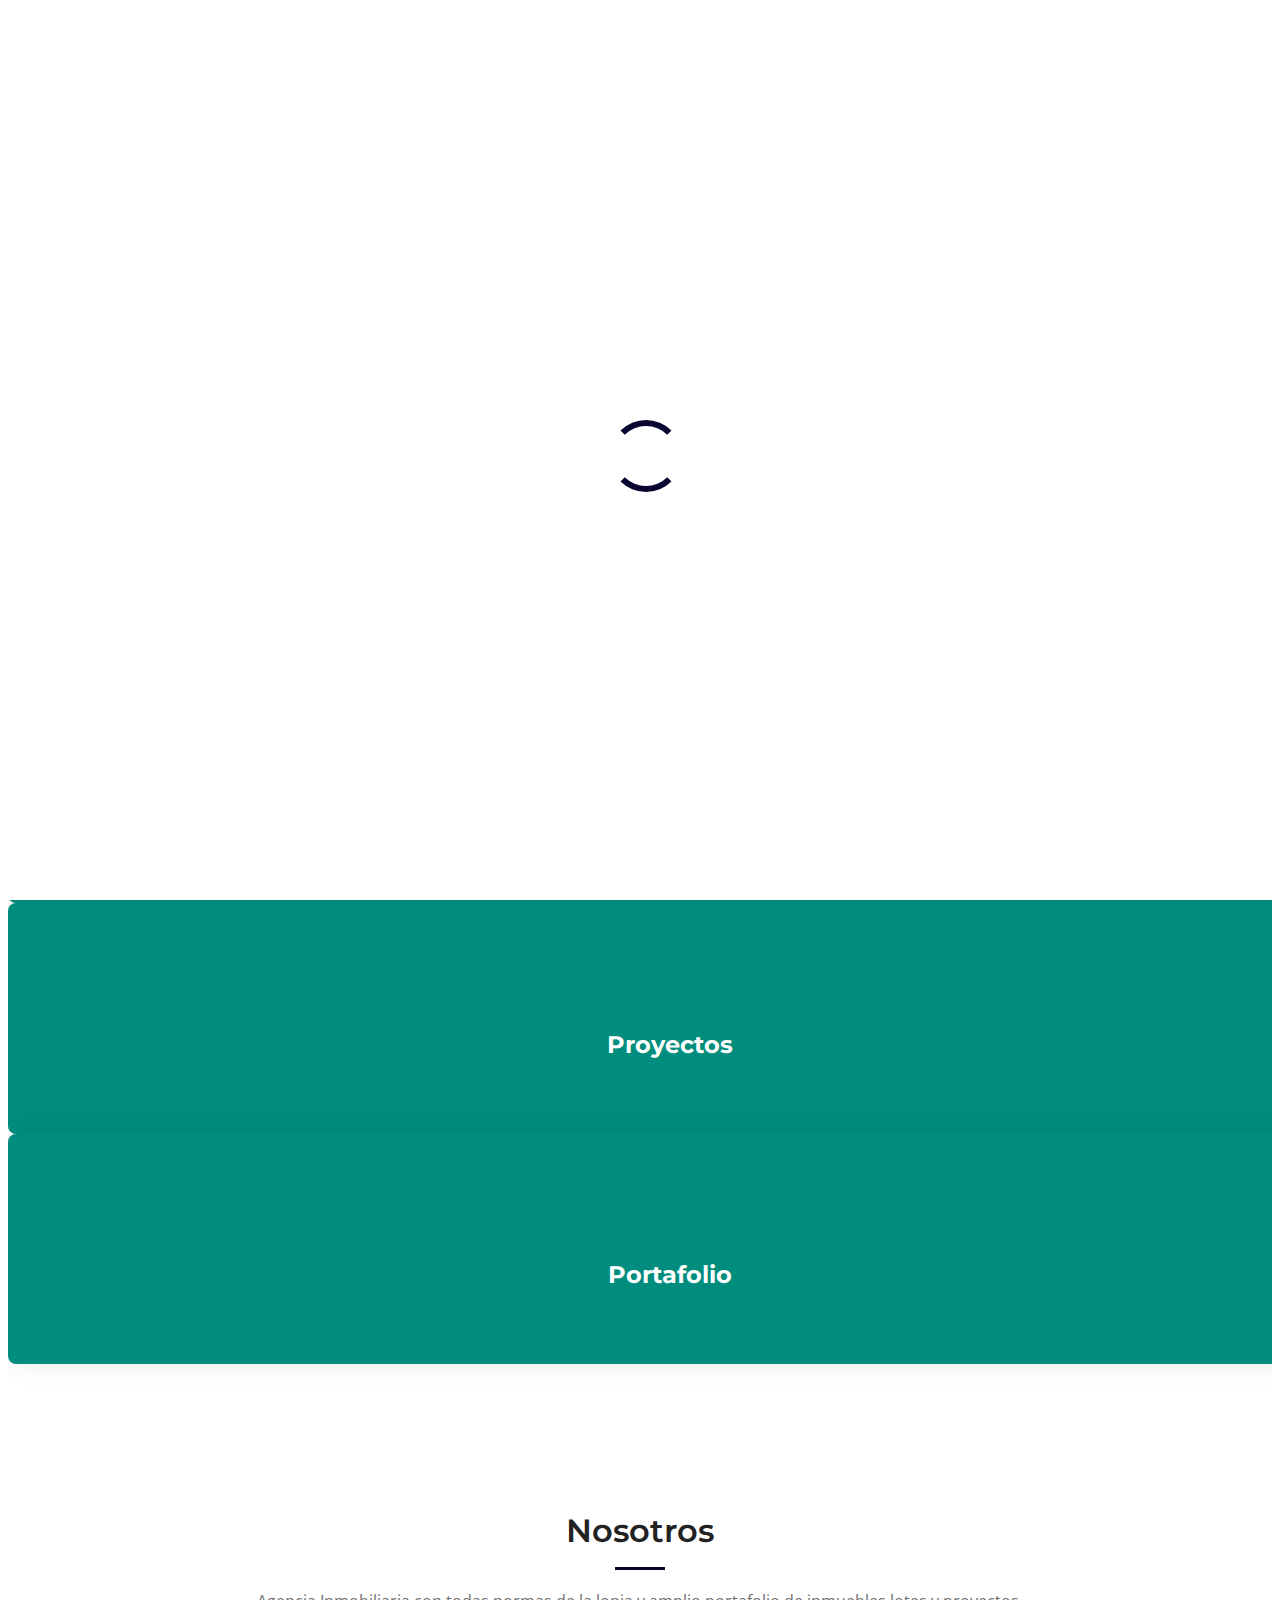
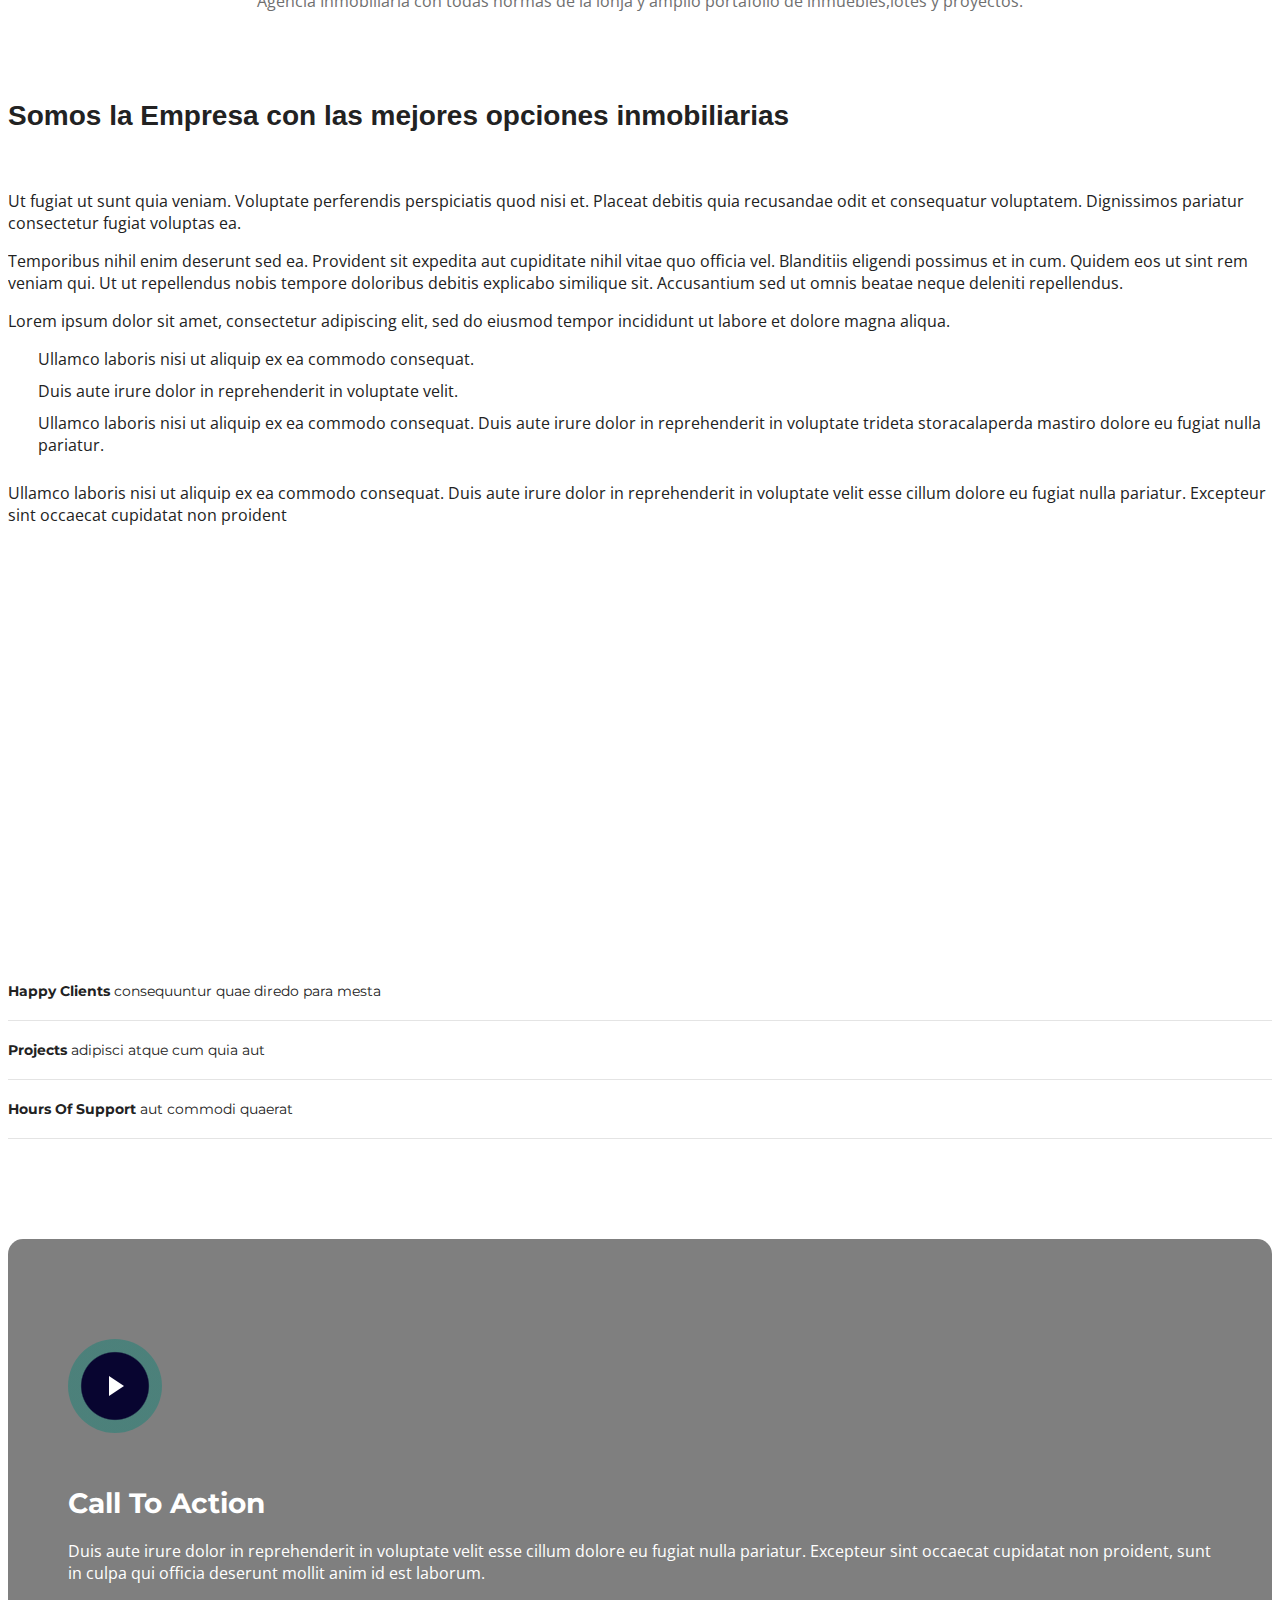
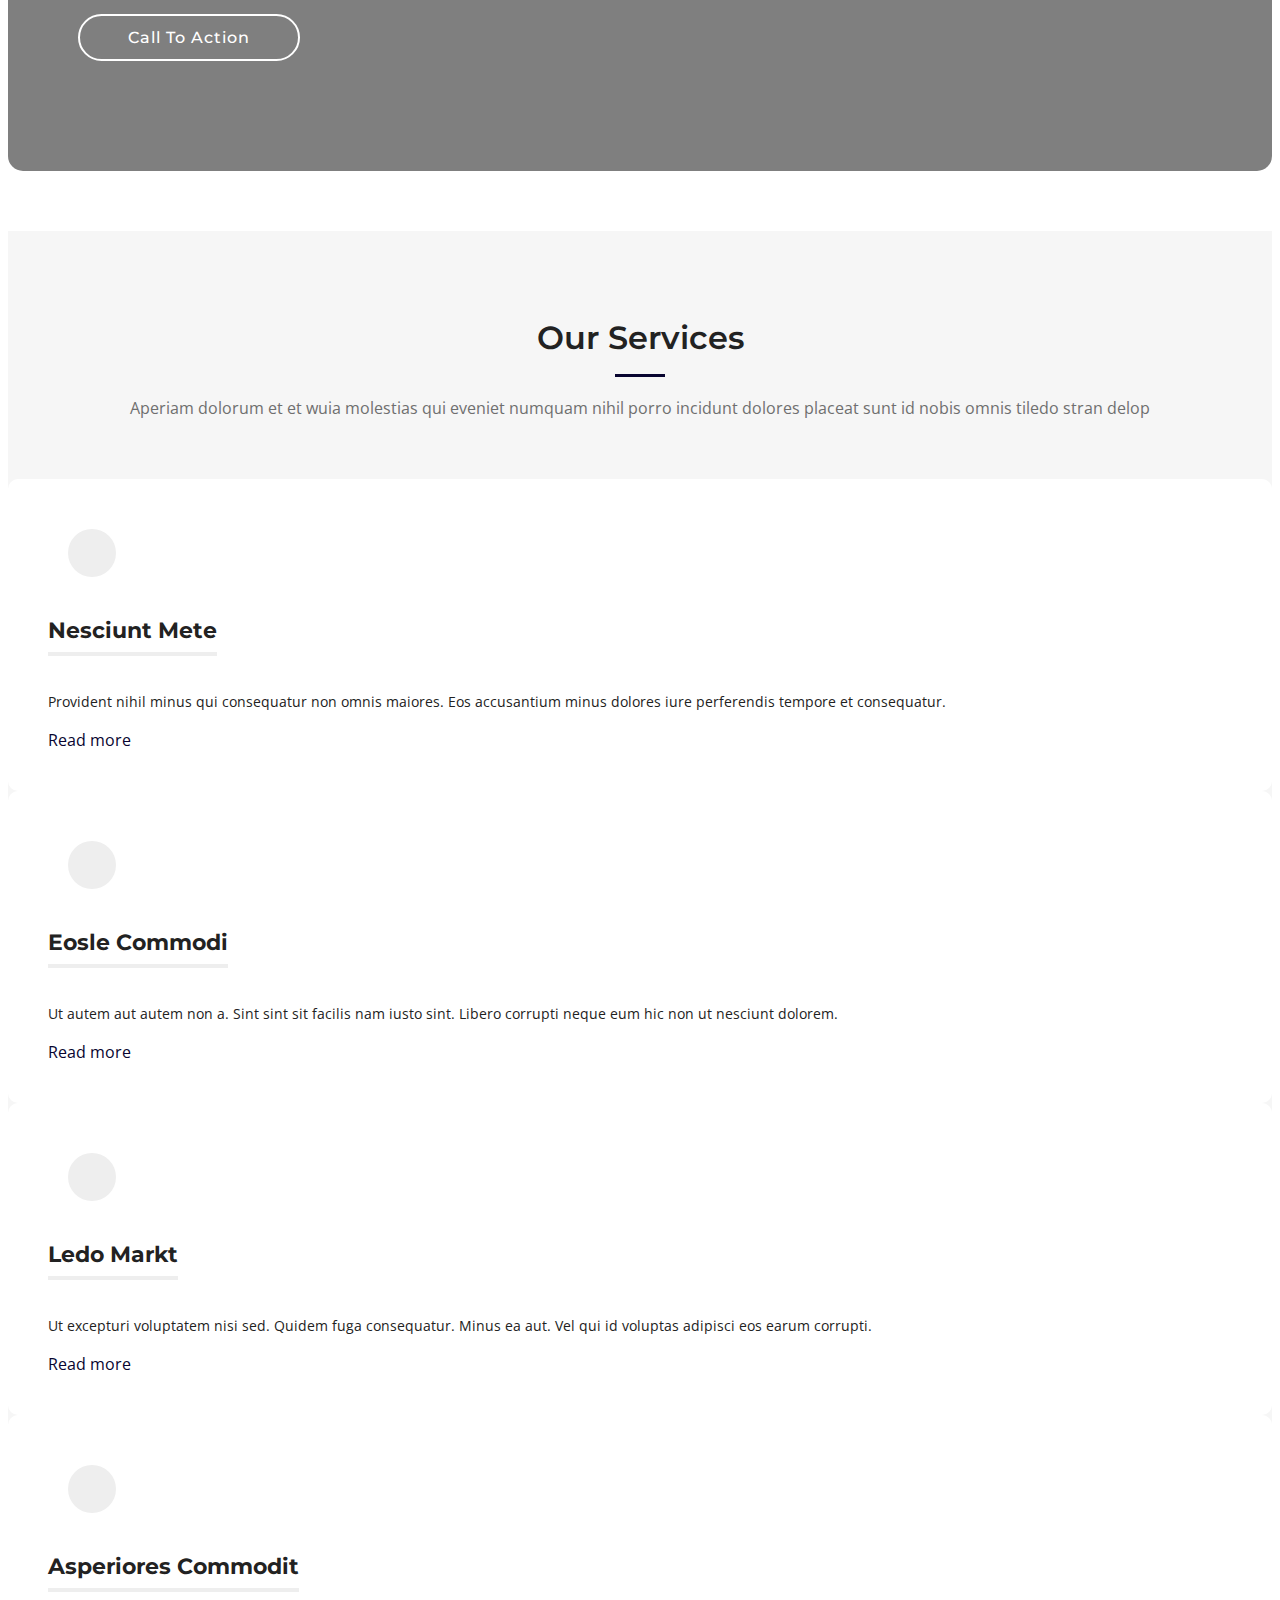
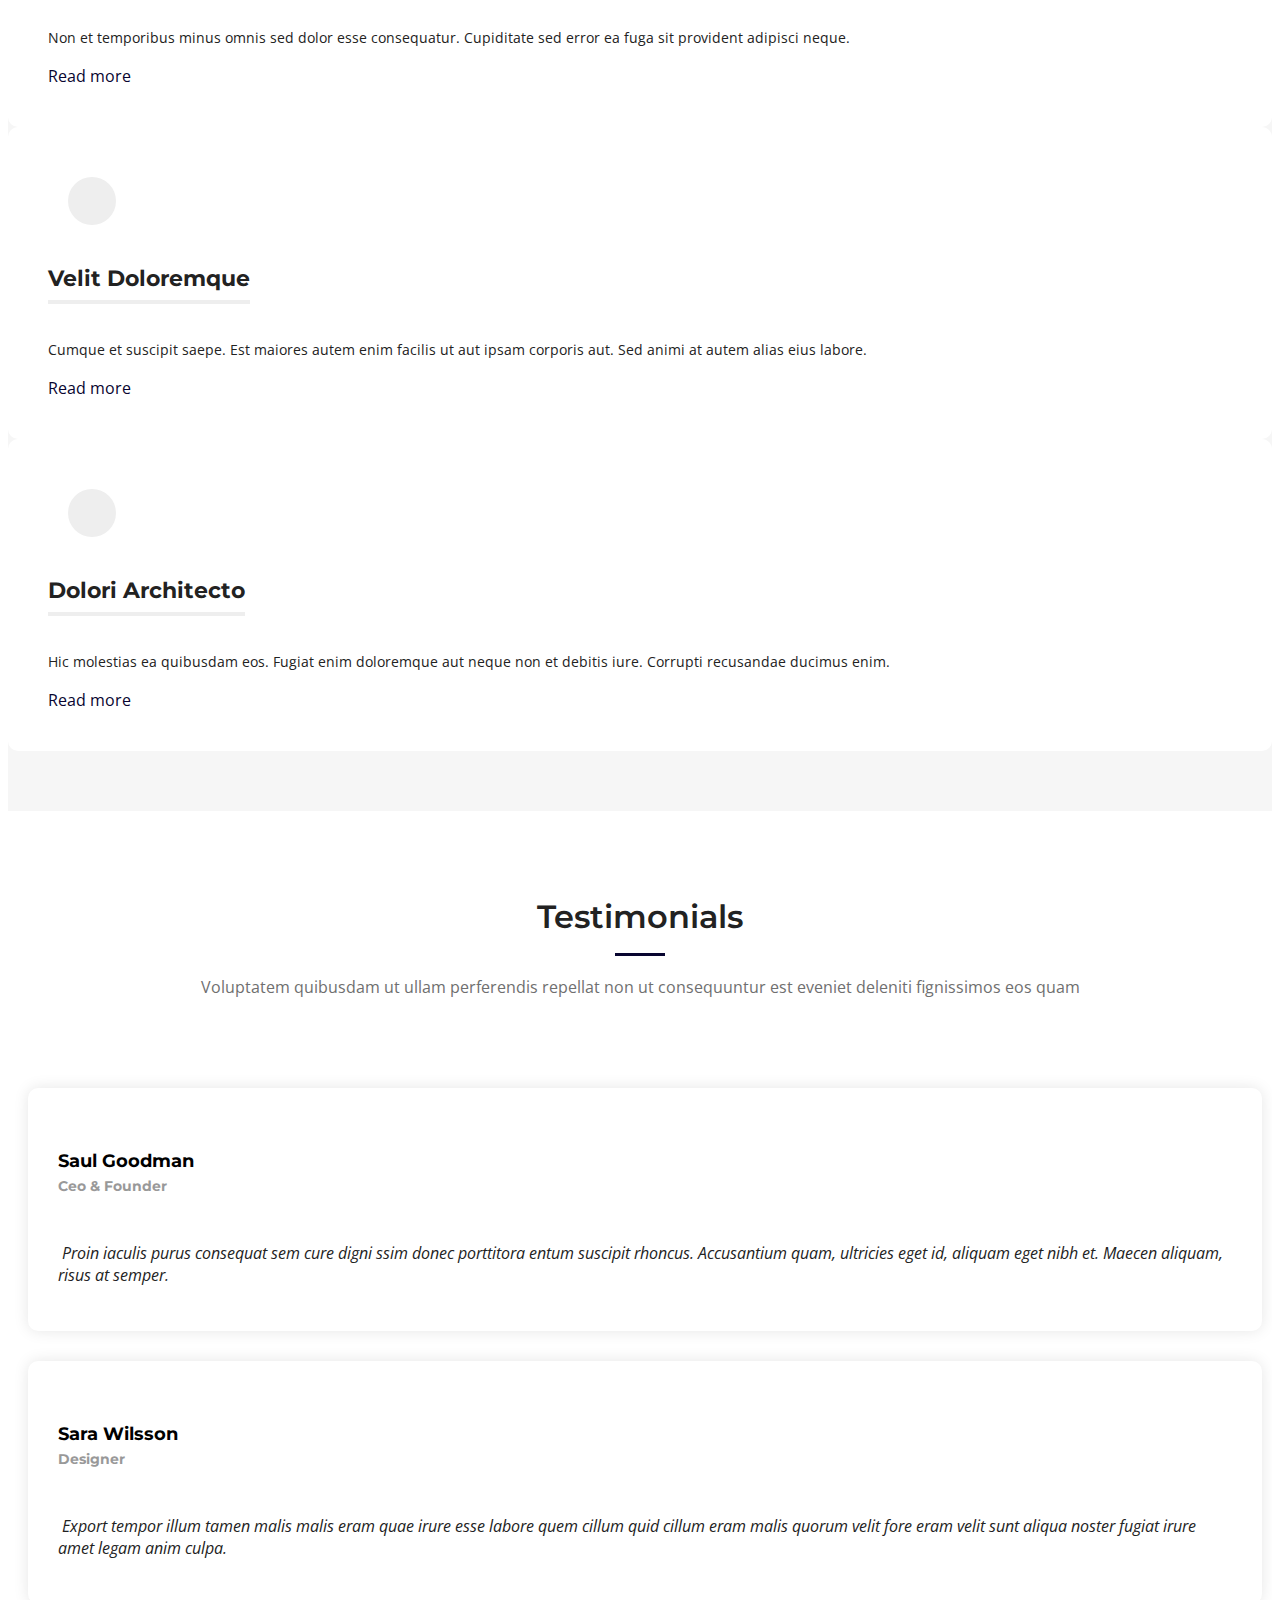
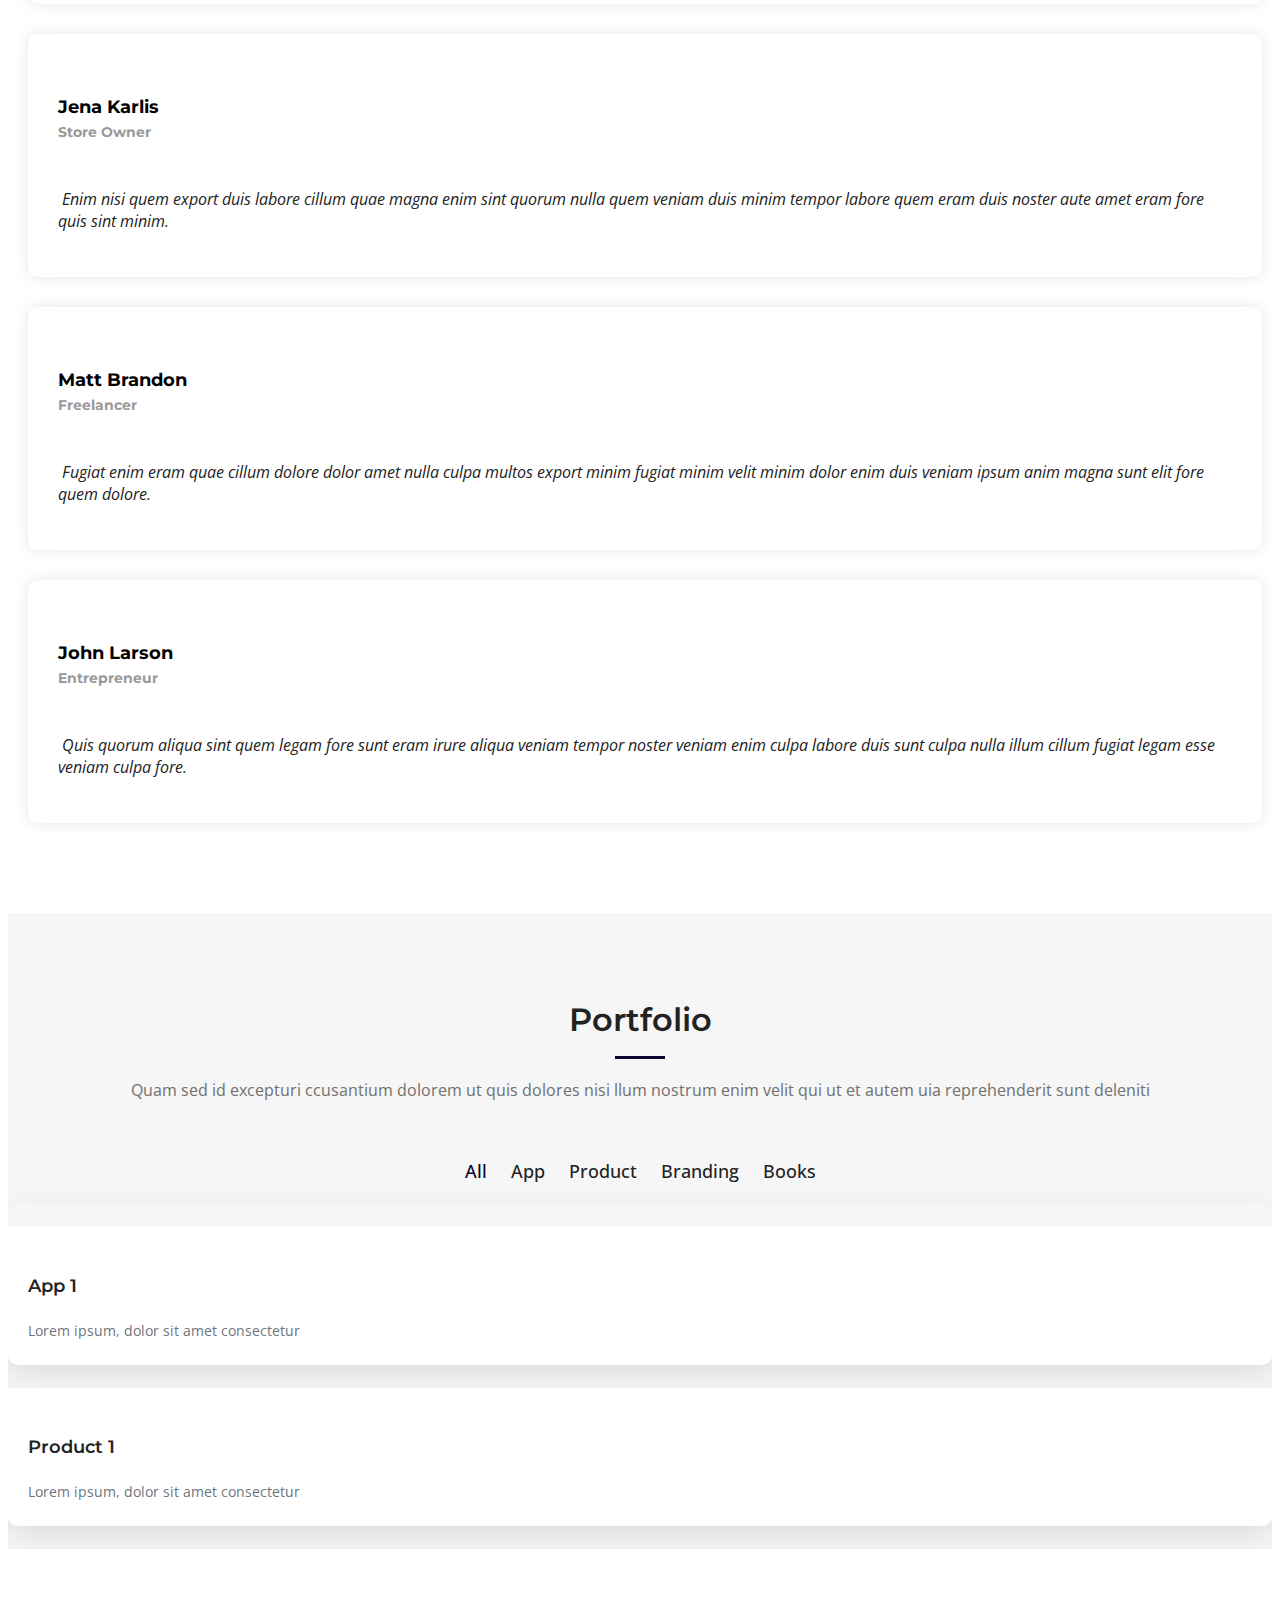
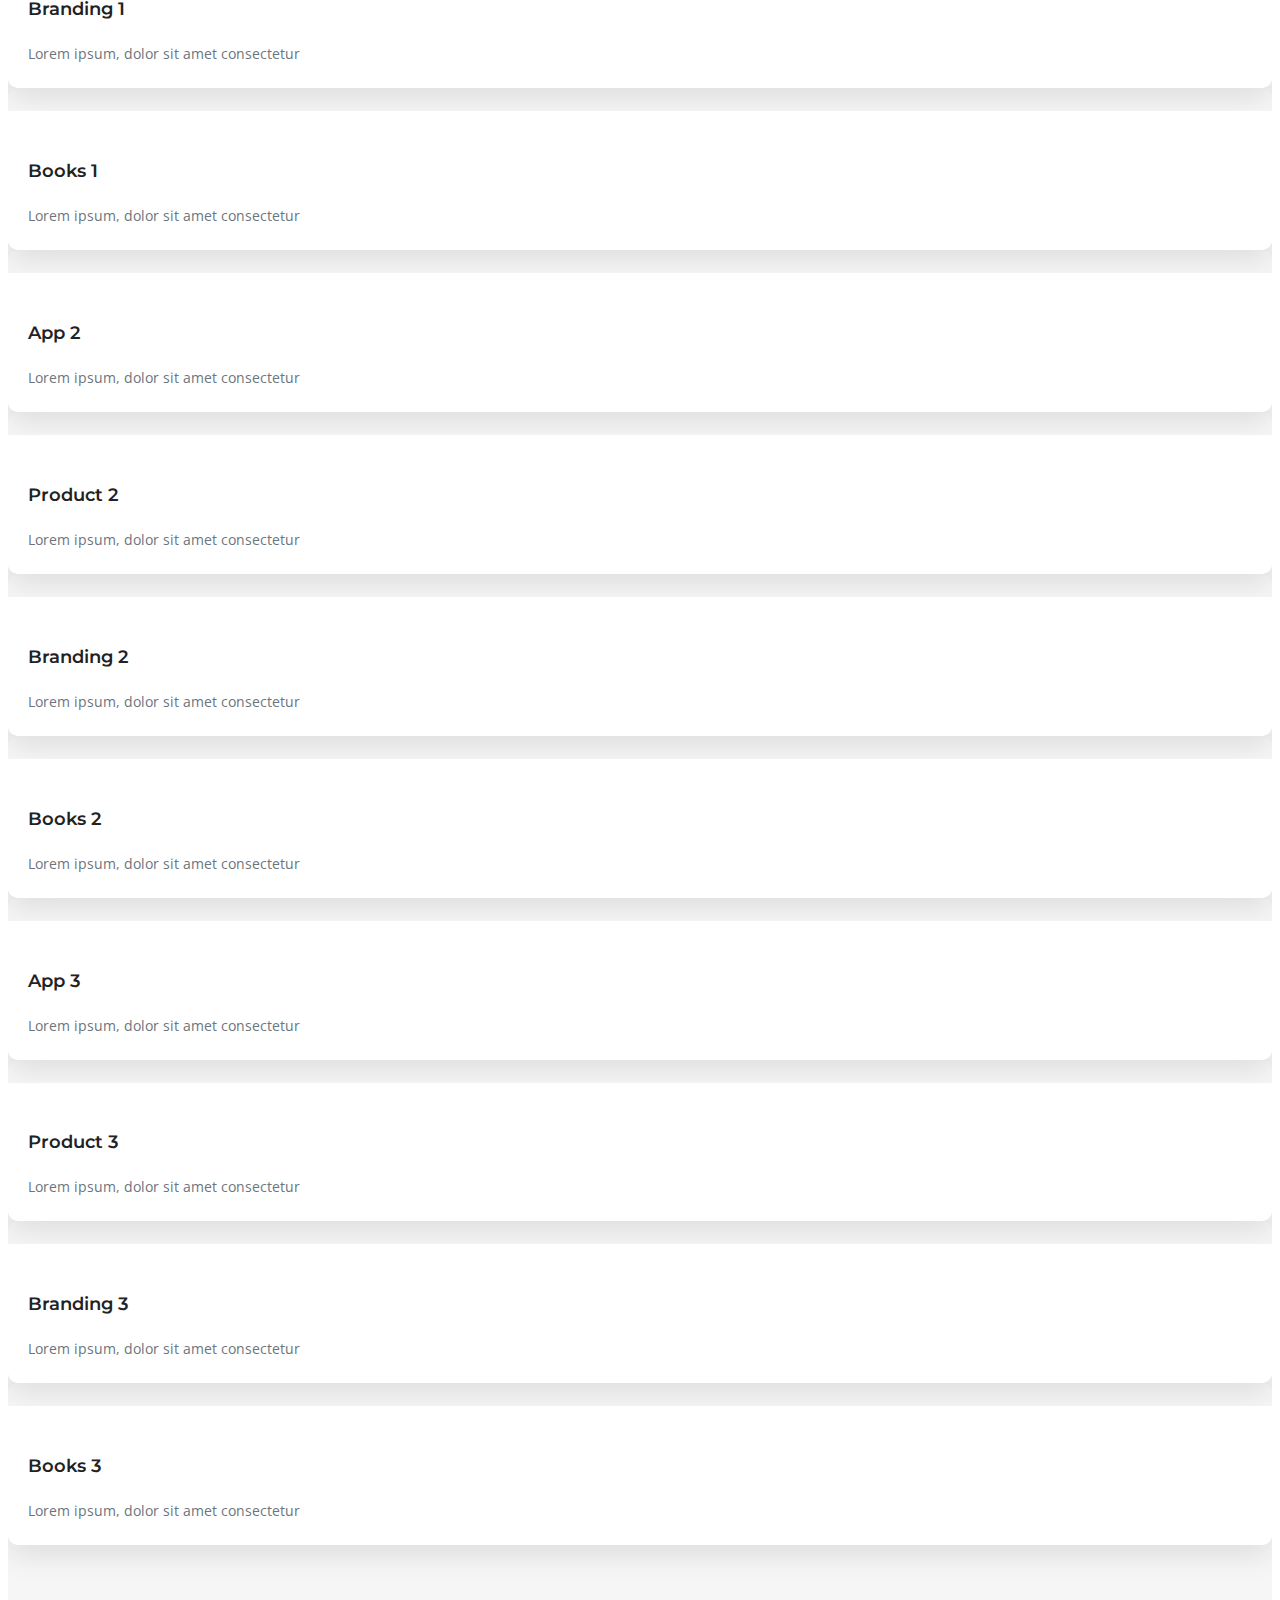
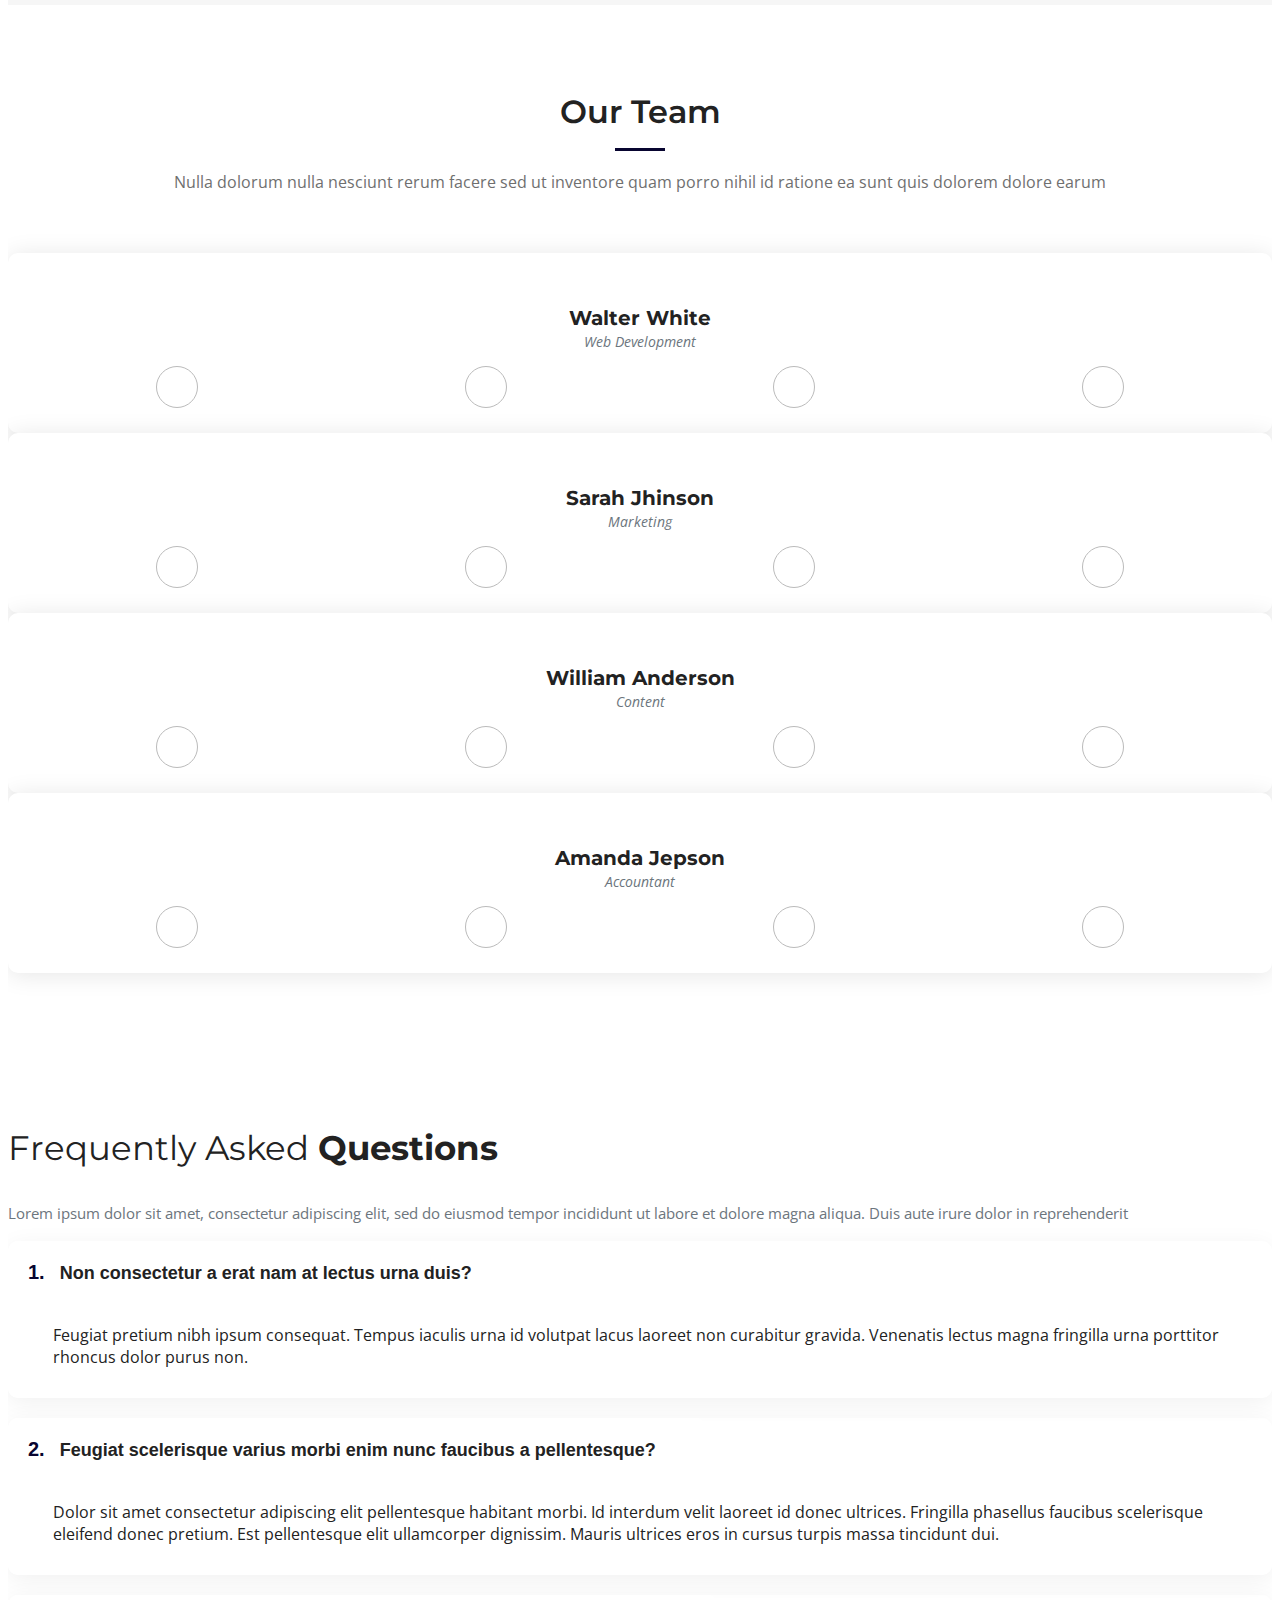
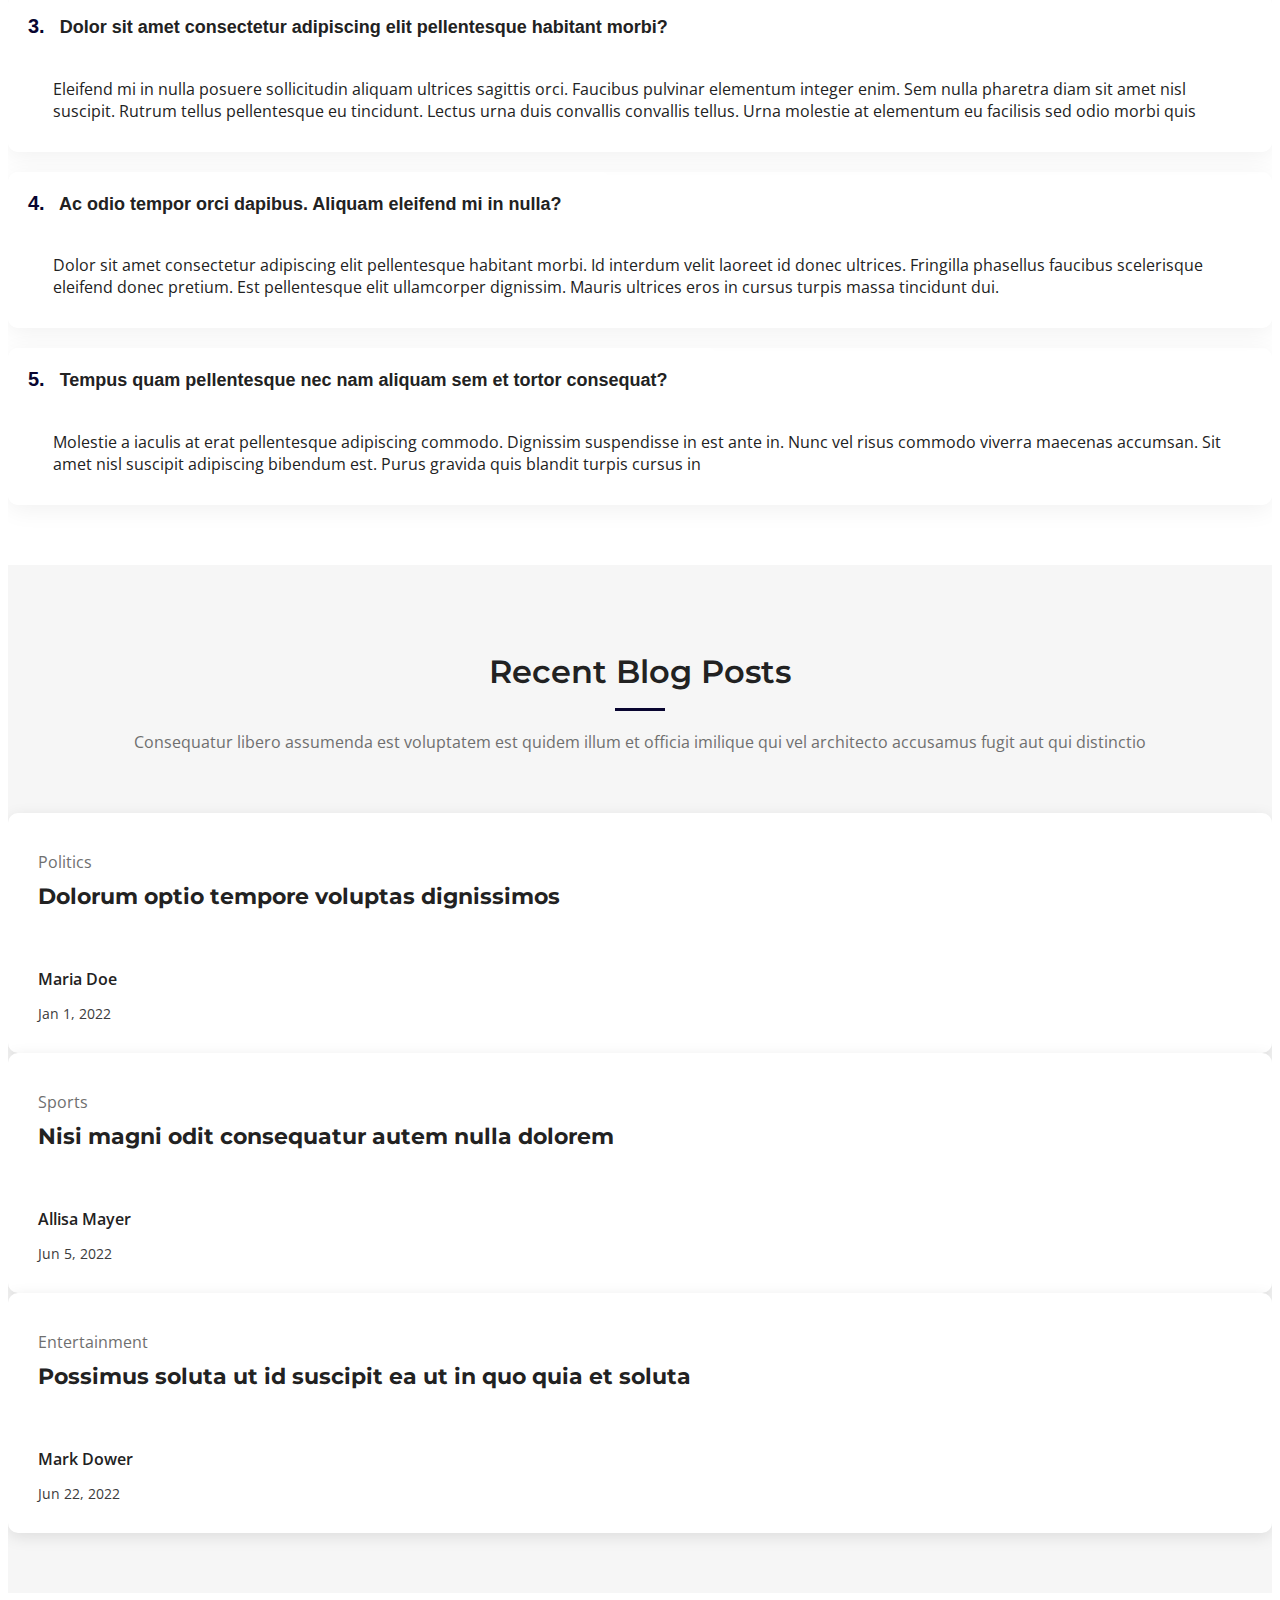
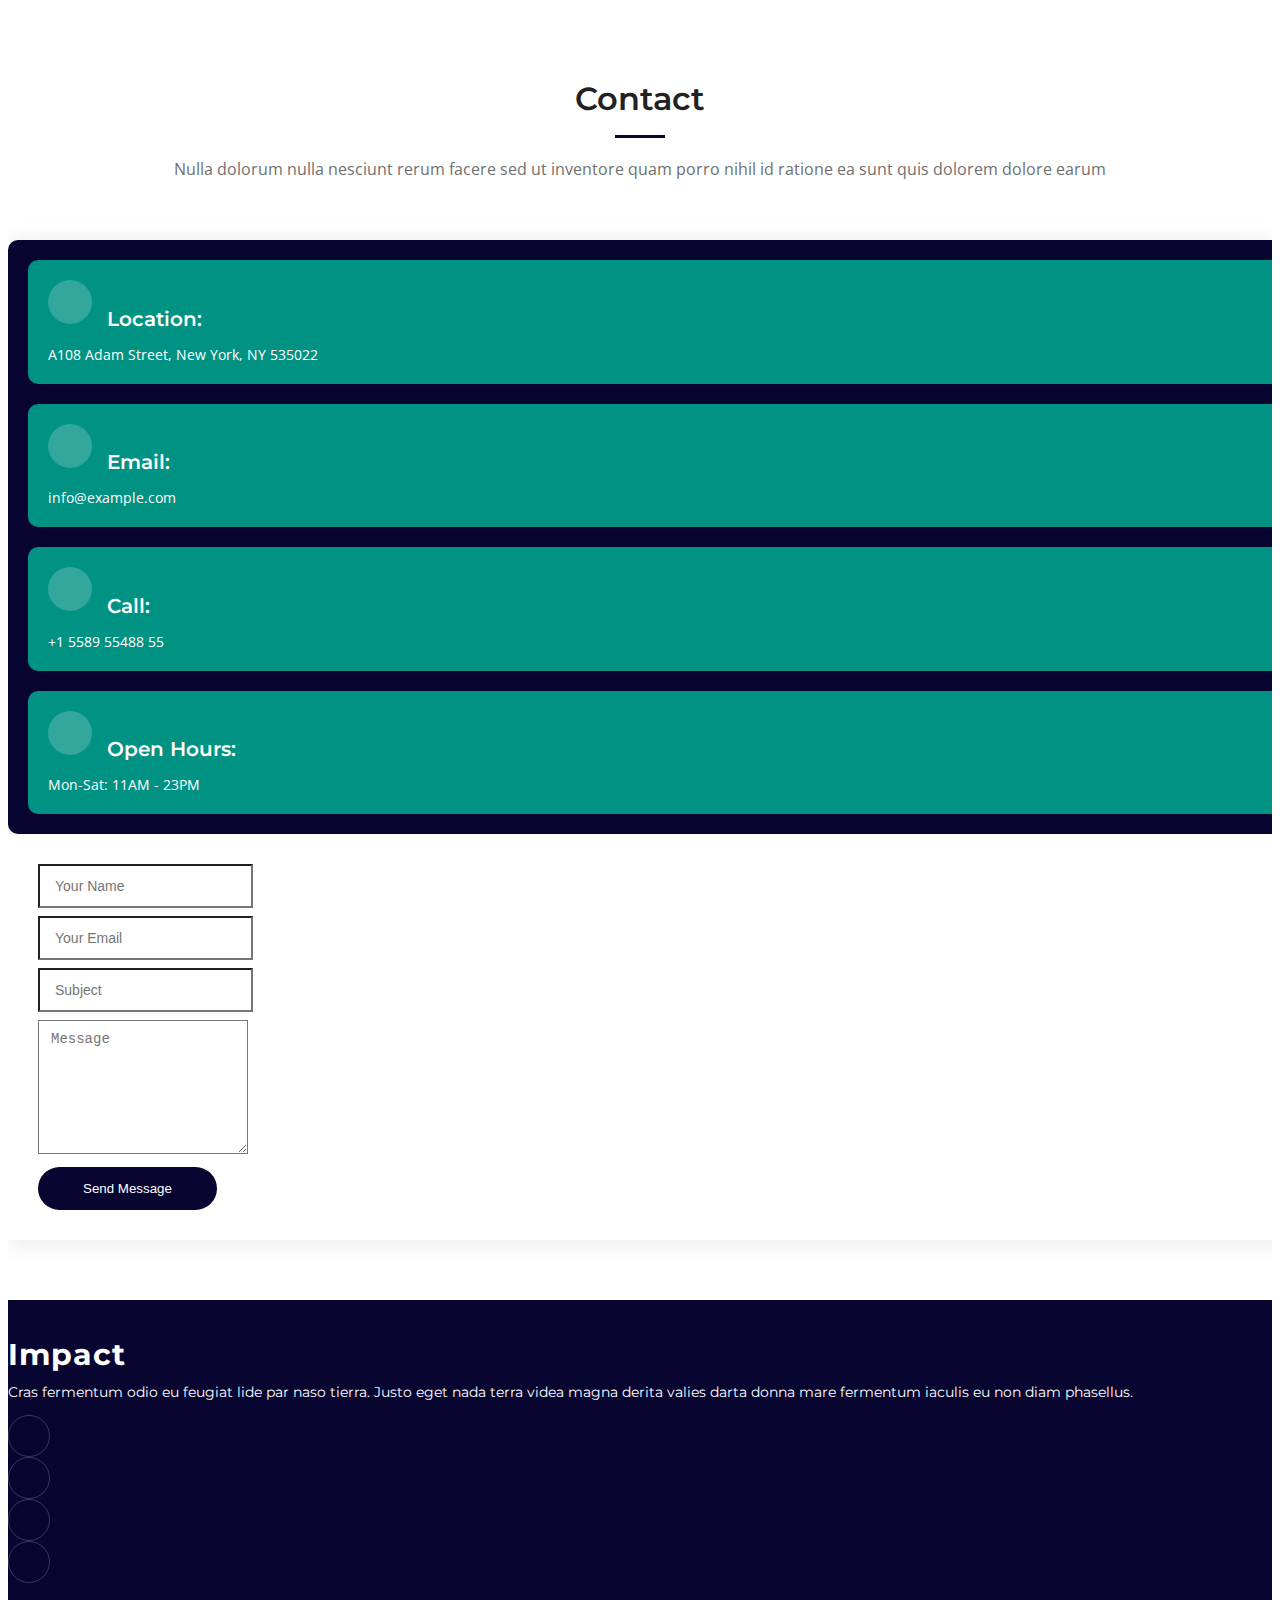
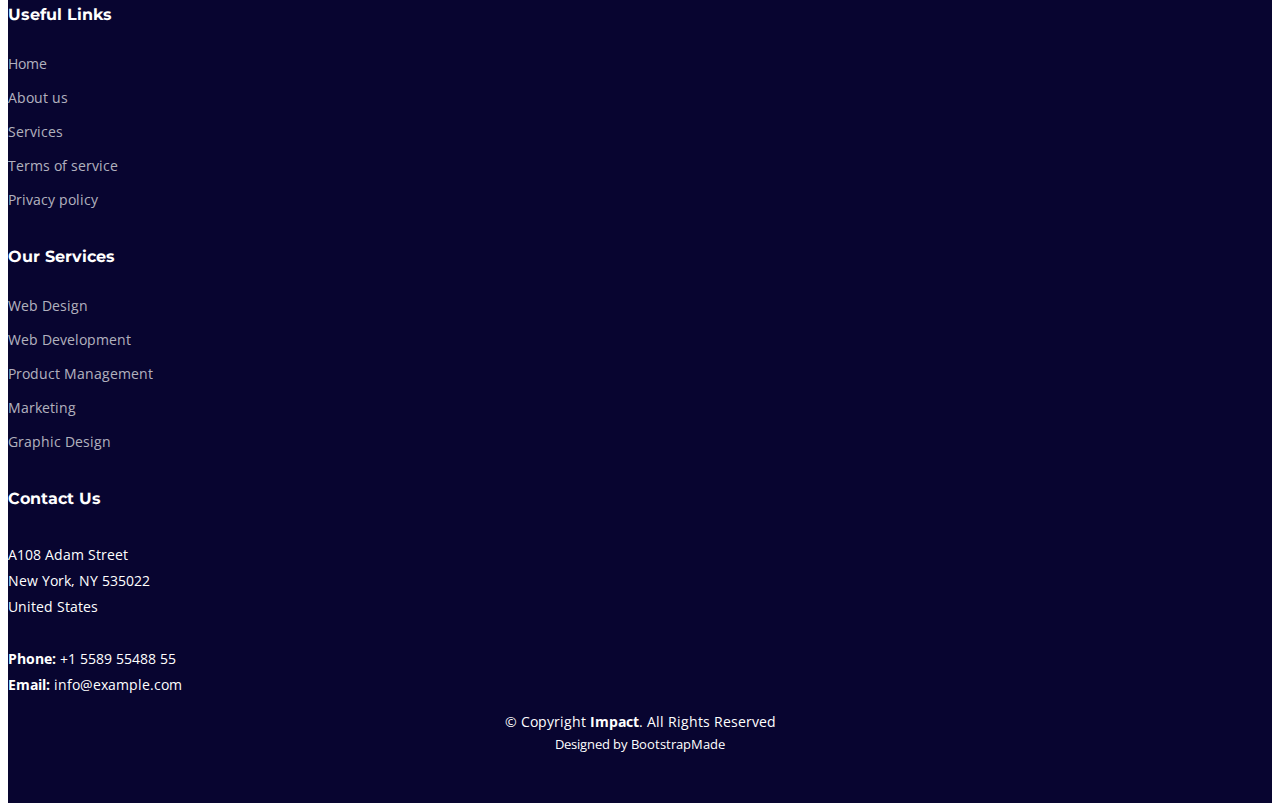
==== Impact/index.html @ 0c1ff2d1 "LastCommit" ====
<!DOCTYPE html>
<html lang="en">

<head>
  <meta charset="utf-8">
  <meta content="width=device-width, initial-scale=1.0" name="viewport">

  <title>LEMONT Propiedad Raiz</title>
  <meta content="" name="description">
  <meta content="" name="keywords">

  <!-- Favicons -->
  <link href="assets/img/favicon.png" rel="icon">
  <link href="assets/img/apple-touch-icon.png" rel="apple-touch-icon">

  <!-- Google Fonts -->
  <link rel="preconnect" href="https://fonts.googleapis.com">
  <link rel="preconnect" href="https://fonts.gstatic.com" crossorigin>
  <link href="https://fonts.googleapis.com/css2?family=Open+Sans:ital,wght@0,300;0,400;0,500;0,600;0,700;1,300;1,400;1,600;1,700&family=Montserrat:ital,wght@0,300;0,400;0,500;0,600;0,700;1,300;1,400;1,500;1,600;1,700&family=Raleway:ital,wght@0,300;0,400;0,500;0,600;0,700;1,300;1,400;1,500;1,600;1,700&display=swap" rel="stylesheet">

  <!-- Vendor CSS Files -->
  <link href="assets/vendor/bootstrap/css/bootstrap.min.css" rel="stylesheet">
  <link href="assets/vendor/bootstrap-icons/bootstrap-icons.css" rel="stylesheet">
  <link href="assets/vendor/aos/aos.css" rel="stylesheet">
  <link href="assets/vendor/glightbox/css/glightbox.min.css" rel="stylesheet">
  <link href="assets/vendor/swiper/swiper-bundle.min.css" rel="stylesheet">

  <!-- Template Main CSS File -->
  <link href="assets/css/main.css" rel="stylesheet">

  <!-- =======================================================
  * Template Name: Impact
  * Updated: Jul 27 2023 with Bootstrap v5.3.1
  * Template URL: https://bootstrapmade.com/impact-bootstrap-business-website-template/
  * Author: BootstrapMade.com
  * License: https://bootstrapmade.com/license/
  ======================================================== -->
</head>

<body>

  <!-- ======= Header ======= -->
  <section id="topbar" class="topbar d-flex align-items-center">
    <div class="container d-flex justify-content-center justify-content-md-between">
      <div class="contact-info d-flex align-items-center">
        <i class="bi bi-envelope d-flex align-items-center"><a href="mailto:contact@example.com">lemontpropiedadraiz@gmail.com</a></i>
        <i class="bi bi-phone d-flex align-items-center ms-4"><span>+64 312 2738001</span></i>
      </div>
      <div class="social-links d-none d-md-flex align-items-center">
        <a href="#" class="twitter"><i class="bi bi-twitter"></i></a>
        <a href="#" class="facebook"><i class="bi bi-facebook"></i></a>
        <a href="#" class="instagram"><i class="bi bi-instagram"></i></a>
        <a href="#" class="linkedin"><i class="bi bi-linkedin"></i></i></a>
      </div>
    </div>
  </section><!-- End Top Bar -->

  <header id="header" class="header d-flex align-items-center">

    <div class="container-fluid container-xl d-flex align-items-center justify-content-between">
      <a href="index.html" class="logo d-flex align-items-center">
        <!-- Uncomment the line below if you also wish to use an image logo -->
        <!-- <img src="assets/img/logo.png" alt=""> -->
        <h1>LEMONT<span>.</span></h1>
      </a>
      <nav id="navbar" class="navbar">
        <ul>
          <li><a href="#hero">Home</a></li>
          <li><a href="#about">Nosotros</a></li>
          <li><a href="#services">Ventas</a></li>
          <li><a href="#portfolio">Arrendamientos</a></li>
          <li><a href="#team">Equipo</a></li>
         <!-- <li><a href="blog.html">Blog</a></li>
          <li class="dropdown"><a href="#"><span>Drop Down</span> <i class="bi bi-chevron-down dropdown-indicator"></i></a>
            <ul>
              <li><a href="#">Drop Down 1</a></li>
              <li class="dropdown"><a href="#"><span>Deep Drop Down</span> <i class="bi bi-chevron-down dropdown-indicator"></i></a>
                <ul>
                  <li><a href="#">Deep Drop Down 1</a></li>
                  <li><a href="#">Deep Drop Down 2</a></li>
                  <li><a href="#">Deep Drop Down 3</a></li>
                  <li><a href="#">Deep Drop Down 4</a></li>
                  <li><a href="#">Deep Drop Down 5</a></li>
                </ul>
              </li>
              <li><a href="#">Drop Down 2</a></li>
              <li><a href="#">Drop Down 3</a></li>
              <li><a href="#">Drop Down 4</a></li>
            </ul>
          </li>
          --> 
          <li><a href="#contact">Contact</a></li>
        </ul>
      </nav><!-- .navbar -->

      <i class="mobile-nav-toggle mobile-nav-show bi bi-list"></i>
      <i class="mobile-nav-toggle mobile-nav-hide d-none bi bi-x"></i>

    </div>
  </header><!-- End Header -->
  <!-- End Header -->

  <!-- ======= Hero Section ======= -->
  <section id="hero" class="hero">
    <div class="container position-relative">
      <div class="row gy-5" data-aos="fade-in">
        <div class="col-lg-6 order-2 order-lg-1 d-flex flex-column justify-content-center text-center text-lg-start">
          <h2>Bienvenidos a <span>LEMONT</span></h2>
          <p>Sed autem laudantium dolores. Voluptatem itaque ea consequatur eveniet. Eum quas beatae cumque eum quaerat.</p>
          <div class="d-flex justify-content-center justify-content-lg-start">
            <a href="#about" class="btn-get-started">Empezar</a>
            <a href="https://www.youtube.com/watch?v=LXb3EKWsInQ" class="glightbox btn-watch-video d-flex align-items-center"><i class="bi bi-play-circle"></i><span> Video</span></a>
          </div>
        </div>
        <div class="col-lg-6 order-1 order-lg-2">
          <img src="assets/img/hero-img.svg" class="img-fluid" alt="" data-aos="zoom-out" data-aos-delay="100">
        </div>
      </div>
    </div>

    <div class="icon-boxes position-relative">
      <div class="container position-relative">
        <div class="row gy-4 mt-5">

          <div class="col-xl-3 col-md-6" data-aos="fade-up" data-aos-delay="100">
            <div class="icon-box">
              <div class="icon"><i class="bi bi-easel"></i></div>
              <h4 class="title"><a href="" class="stretched-link">Ventas</a></h4>
            </div>
          </div><!--End Icon Box -->

          <div class="col-xl-3 col-md-6" data-aos="fade-up" data-aos-delay="200">
            <div class="icon-box">
              <div class="icon"><i class="bi bi-gem"></i></div>
              <h4 class="title"><a href="" class="stretched-link">Arrendamientos</a></h4>
            </div>
          </div><!--End Icon Box -->

          <div class="col-xl-3 col-md-6" data-aos="fade-up" data-aos-delay="300">
            <div class="icon-box">
              <div class="icon"><i class="bi bi-geo-alt"></i></div>
              <h4 class="title"><a href="" class="stretched-link">Proyectos</a></h4>
            </div>
          </div><!--End Icon Box -->

          <div class="col-xl-3 col-md-6" data-aos="fade-up" data-aos-delay="500">
            <div class="icon-box">
              <div class="icon"><i class="bi bi-command"></i></div>
              <h4 class="title"><a href="" class="stretched-link">Portafolio</a></h4>
            </div>
          </div><!--End Icon Box -->

        </div>
      </div>
    </div>

    </div>
  </section>
  <!-- End Hero Section -->

  <main id="main">

    <!-- ======= About Us Section ======= -->
    <section id="about" class="about">
      <div class="container" data-aos="fade-up">

        <div class="section-header">
          <h2>Nosotros</h2>
          <p>Agencia Inmobiliaria con todas normas de la lonja y amplio portafolio de inmuebles,lotes y proyectos.</p>
        </div>

        <div class="row gy-4">
          <div class="col-lg-6">
            <h3>Somos la Empresa con las mejores opciones inmobiliarias </h3>
            <img src="assets/img/about.jpg" class="img-fluid rounded-4 mb-4" alt="">
            <p>Ut fugiat ut sunt quia veniam. Voluptate perferendis perspiciatis quod nisi et. Placeat debitis quia recusandae odit et consequatur voluptatem. Dignissimos pariatur consectetur fugiat voluptas ea.</p>
            <p>Temporibus nihil enim deserunt sed ea. Provident sit expedita aut cupiditate nihil vitae quo officia vel. Blanditiis eligendi possimus et in cum. Quidem eos ut sint rem veniam qui. Ut ut repellendus nobis tempore doloribus debitis explicabo similique sit. Accusantium sed ut omnis beatae neque deleniti repellendus.</p>
          </div>
          <div class="col-lg-6">
            <div class="content ps-0 ps-lg-5">
              <p class="fst-italic">
                Lorem ipsum dolor sit amet, consectetur adipiscing elit, sed do eiusmod tempor incididunt ut labore et dolore
                magna aliqua.
              </p>
              <ul>
                <li><i class="bi bi-check-circle-fill"></i> Ullamco laboris nisi ut aliquip ex ea commodo consequat.</li>
                <li><i class="bi bi-check-circle-fill"></i> Duis aute irure dolor in reprehenderit in voluptate velit.</li>
                <li><i class="bi bi-check-circle-fill"></i> Ullamco laboris nisi ut aliquip ex ea commodo consequat. Duis aute irure dolor in reprehenderit in voluptate trideta storacalaperda mastiro dolore eu fugiat nulla pariatur.</li>
              </ul>
              <p>
                Ullamco laboris nisi ut aliquip ex ea commodo consequat. Duis aute irure dolor in reprehenderit in voluptate
                velit esse cillum dolore eu fugiat nulla pariatur. Excepteur sint occaecat cupidatat non proident
              </p>

              <div class="position-relative mt-4">
                <img src="assets/img/about-2.jpg" class="img-fluid rounded-4" alt="">
                <a href="https://www.youtube.com/watch?v=LXb3EKWsInQ" class="glightbox play-btn"></a>
              </div>
            </div>
          </div>
        </div>

      </div>
    </section><!-- End About Us Section -->

    <!-- ======= Clients Section ======= -->
    <section id="clients" class="clients">
      <div class="container" data-aos="zoom-out">

        <div class="clients-slider swiper">
          <div class="swiper-wrapper align-items-center">
            <div class="swiper-slide"><img src="assets/img/clients/client-1.png" class="img-fluid" alt=""></div>
            <div class="swiper-slide"><img src="assets/img/clients/client-2.png" class="img-fluid" alt=""></div>
            <div class="swiper-slide"><img src="assets/img/clients/client-3.png" class="img-fluid" alt=""></div>
            <div class="swiper-slide"><img src="assets/img/clients/client-4.png" class="img-fluid" alt=""></div>
            <div class="swiper-slide"><img src="assets/img/clients/client-5.png" class="img-fluid" alt=""></div>
            <div class="swiper-slide"><img src="assets/img/clients/client-6.png" class="img-fluid" alt=""></div>
            <div class="swiper-slide"><img src="assets/img/clients/client-7.png" class="img-fluid" alt=""></div>
            <div class="swiper-slide"><img src="assets/img/clients/client-8.png" class="img-fluid" alt=""></div>
          </div>
        </div>

      </div>
    </section><!-- End Clients Section -->

    <!-- ======= Stats Counter Section ======= -->
    <section id="stats-counter" class="stats-counter">
      <div class="container" data-aos="fade-up">

        <div class="row gy-4 align-items-center">

          <div class="col-lg-6">
            <img src="assets/img/stats-img.svg" alt="" class="img-fluid">
          </div>

          <div class="col-lg-6">

            <div class="stats-item d-flex align-items-center">
              <span data-purecounter-start="0" data-purecounter-end="232" data-purecounter-duration="1" class="purecounter"></span>
              <p><strong>Happy Clients</strong> consequuntur quae diredo para mesta</p>
            </div><!-- End Stats Item -->

            <div class="stats-item d-flex align-items-center">
              <span data-purecounter-start="0" data-purecounter-end="521" data-purecounter-duration="1" class="purecounter"></span>
              <p><strong>Projects</strong> adipisci atque cum quia aut</p>
            </div><!-- End Stats Item -->

            <div class="stats-item d-flex align-items-center">
              <span data-purecounter-start="0" data-purecounter-end="453" data-purecounter-duration="1" class="purecounter"></span>
              <p><strong>Hours Of Support</strong> aut commodi quaerat</p>
            </div><!-- End Stats Item -->

          </div>

        </div>

      </div>
    </section><!-- End Stats Counter Section -->

    <!-- ======= Call To Action Section ======= -->
    <section id="call-to-action" class="call-to-action">
      <div class="container text-center" data-aos="zoom-out">
        <a href="https://www.youtube.com/watch?v=LXb3EKWsInQ" class="glightbox play-btn"></a>
        <h3>Call To Action</h3>
        <p> Duis aute irure dolor in reprehenderit in voluptate velit esse cillum dolore eu fugiat nulla pariatur. Excepteur sint occaecat cupidatat non proident, sunt in culpa qui officia deserunt mollit anim id est laborum.</p>
        <a class="cta-btn" href="#">Call To Action</a>
      </div>
    </section><!-- End Call To Action Section -->

    <!-- ======= Our Services Section ======= -->
    <section id="services" class="services sections-bg">
      <div class="container" data-aos="fade-up">

        <div class="section-header">
          <h2>Our Services</h2>
          <p>Aperiam dolorum et et wuia molestias qui eveniet numquam nihil porro incidunt dolores placeat sunt id nobis omnis tiledo stran delop</p>
        </div>

        <div class="row gy-4" data-aos="fade-up" data-aos-delay="100">

          <div class="col-lg-4 col-md-6">
            <div class="service-item  position-relative">
              <div class="icon">
                <i class="bi bi-activity"></i>
              </div>
              <h3>Nesciunt Mete</h3>
              <p>Provident nihil minus qui consequatur non omnis maiores. Eos accusantium minus dolores iure perferendis tempore et consequatur.</p>
              <a href="#" class="readmore stretched-link">Read more <i class="bi bi-arrow-right"></i></a>
            </div>
          </div><!-- End Service Item -->

          <div class="col-lg-4 col-md-6">
            <div class="service-item position-relative">
              <div class="icon">
                <i class="bi bi-broadcast"></i>
              </div>
              <h3>Eosle Commodi</h3>
              <p>Ut autem aut autem non a. Sint sint sit facilis nam iusto sint. Libero corrupti neque eum hic non ut nesciunt dolorem.</p>
              <a href="#" class="readmore stretched-link">Read more <i class="bi bi-arrow-right"></i></a>
            </div>
          </div><!-- End Service Item -->

          <div class="col-lg-4 col-md-6">
            <div class="service-item position-relative">
              <div class="icon">
                <i class="bi bi-easel"></i>
              </div>
              <h3>Ledo Markt</h3>
              <p>Ut excepturi voluptatem nisi sed. Quidem fuga consequatur. Minus ea aut. Vel qui id voluptas adipisci eos earum corrupti.</p>
              <a href="#" class="readmore stretched-link">Read more <i class="bi bi-arrow-right"></i></a>
            </div>
          </div><!-- End Service Item -->

          <div class="col-lg-4 col-md-6">
            <div class="service-item position-relative">
              <div class="icon">
                <i class="bi bi-bounding-box-circles"></i>
              </div>
              <h3>Asperiores Commodit</h3>
              <p>Non et temporibus minus omnis sed dolor esse consequatur. Cupiditate sed error ea fuga sit provident adipisci neque.</p>
              <a href="#" class="readmore stretched-link">Read more <i class="bi bi-arrow-right"></i></a>
            </div>
          </div><!-- End Service Item -->

          <div class="col-lg-4 col-md-6">
            <div class="service-item position-relative">
              <div class="icon">
                <i class="bi bi-calendar4-week"></i>
              </div>
              <h3>Velit Doloremque</h3>
              <p>Cumque et suscipit saepe. Est maiores autem enim facilis ut aut ipsam corporis aut. Sed animi at autem alias eius labore.</p>
              <a href="#" class="readmore stretched-link">Read more <i class="bi bi-arrow-right"></i></a>
            </div>
          </div><!-- End Service Item -->

          <div class="col-lg-4 col-md-6">
            <div class="service-item position-relative">
              <div class="icon">
                <i class="bi bi-chat-square-text"></i>
              </div>
              <h3>Dolori Architecto</h3>
              <p>Hic molestias ea quibusdam eos. Fugiat enim doloremque aut neque non et debitis iure. Corrupti recusandae ducimus enim.</p>
              <a href="#" class="readmore stretched-link">Read more <i class="bi bi-arrow-right"></i></a>
            </div>
          </div><!-- End Service Item -->

        </div>

      </div>
    </section><!-- End Our Services Section -->

    <!-- ======= Testimonials Section ======= -->
    <section id="testimonials" class="testimonials">
      <div class="container" data-aos="fade-up">

        <div class="section-header">
          <h2>Testimonials</h2>
          <p>Voluptatem quibusdam ut ullam perferendis repellat non ut consequuntur est eveniet deleniti fignissimos eos quam</p>
        </div>

        <div class="slides-3 swiper" data-aos="fade-up" data-aos-delay="100">
          <div class="swiper-wrapper">

            <div class="swiper-slide">
              <div class="testimonial-wrap">
                <div class="testimonial-item">
                  <div class="d-flex align-items-center">
                    <img src="assets/img/testimonials/testimonials-1.jpg" class="testimonial-img flex-shrink-0" alt="">
                    <div>
                      <h3>Saul Goodman</h3>
                      <h4>Ceo &amp; Founder</h4>
                      <div class="stars">
                        <i class="bi bi-star-fill"></i><i class="bi bi-star-fill"></i><i class="bi bi-star-fill"></i><i class="bi bi-star-fill"></i><i class="bi bi-star-fill"></i>
                      </div>
                    </div>
                  </div>
                  <p>
                    <i class="bi bi-quote quote-icon-left"></i>
                    Proin iaculis purus consequat sem cure digni ssim donec porttitora entum suscipit rhoncus. Accusantium quam, ultricies eget id, aliquam eget nibh et. Maecen aliquam, risus at semper.
                    <i class="bi bi-quote quote-icon-right"></i>
                  </p>
                </div>
              </div>
            </div><!-- End testimonial item -->

            <div class="swiper-slide">
              <div class="testimonial-wrap">
                <div class="testimonial-item">
                  <div class="d-flex align-items-center">
                    <img src="assets/img/testimonials/testimonials-2.jpg" class="testimonial-img flex-shrink-0" alt="">
                    <div>
                      <h3>Sara Wilsson</h3>
                      <h4>Designer</h4>
                      <div class="stars">
                        <i class="bi bi-star-fill"></i><i class="bi bi-star-fill"></i><i class="bi bi-star-fill"></i><i class="bi bi-star-fill"></i><i class="bi bi-star-fill"></i>
                      </div>
                    </div>
                  </div>
                  <p>
                    <i class="bi bi-quote quote-icon-left"></i>
                    Export tempor illum tamen malis malis eram quae irure esse labore quem cillum quid cillum eram malis quorum velit fore eram velit sunt aliqua noster fugiat irure amet legam anim culpa.
                    <i class="bi bi-quote quote-icon-right"></i>
                  </p>
                </div>
              </div>
            </div><!-- End testimonial item -->

            <div class="swiper-slide">
              <div class="testimonial-wrap">
                <div class="testimonial-item">
                  <div class="d-flex align-items-center">
                    <img src="assets/img/testimonials/testimonials-3.jpg" class="testimonial-img flex-shrink-0" alt="">
                    <div>
                      <h3>Jena Karlis</h3>
                      <h4>Store Owner</h4>
                      <div class="stars">
                        <i class="bi bi-star-fill"></i><i class="bi bi-star-fill"></i><i class="bi bi-star-fill"></i><i class="bi bi-star-fill"></i><i class="bi bi-star-fill"></i>
                      </div>
                    </div>
                  </div>
                  <p>
                    <i class="bi bi-quote quote-icon-left"></i>
                    Enim nisi quem export duis labore cillum quae magna enim sint quorum nulla quem veniam duis minim tempor labore quem eram duis noster aute amet eram fore quis sint minim.
                    <i class="bi bi-quote quote-icon-right"></i>
                  </p>
                </div>
              </div>
            </div><!-- End testimonial item -->

            <div class="swiper-slide">
              <div class="testimonial-wrap">
                <div class="testimonial-item">
                  <div class="d-flex align-items-center">
                    <img src="assets/img/testimonials/testimonials-4.jpg" class="testimonial-img flex-shrink-0" alt="">
                    <div>
                      <h3>Matt Brandon</h3>
                      <h4>Freelancer</h4>
                      <div class="stars">
                        <i class="bi bi-star-fill"></i><i class="bi bi-star-fill"></i><i class="bi bi-star-fill"></i><i class="bi bi-star-fill"></i><i class="bi bi-star-fill"></i>
                      </div>
                    </div>
                  </div>
                  <p>
                    <i class="bi bi-quote quote-icon-left"></i>
                    Fugiat enim eram quae cillum dolore dolor amet nulla culpa multos export minim fugiat minim velit minim dolor enim duis veniam ipsum anim magna sunt elit fore quem dolore.
                    <i class="bi bi-quote quote-icon-right"></i>
                  </p>
                </div>
              </div>
            </div><!-- End testimonial item -->

            <div class="swiper-slide">
              <div class="testimonial-wrap">
                <div class="testimonial-item">
                  <div class="d-flex align-items-center">
                    <img src="assets/img/testimonials/testimonials-5.jpg" class="testimonial-img flex-shrink-0" alt="">
                    <div>
                      <h3>John Larson</h3>
                      <h4>Entrepreneur</h4>
                      <div class="stars">
                        <i class="bi bi-star-fill"></i><i class="bi bi-star-fill"></i><i class="bi bi-star-fill"></i><i class="bi bi-star-fill"></i><i class="bi bi-star-fill"></i>
                      </div>
                    </div>
                  </div>
                  <p>
                    <i class="bi bi-quote quote-icon-left"></i>
                    Quis quorum aliqua sint quem legam fore sunt eram irure aliqua veniam tempor noster veniam enim culpa labore duis sunt culpa nulla illum cillum fugiat legam esse veniam culpa fore.
                    <i class="bi bi-quote quote-icon-right"></i>
                  </p>
                </div>
              </div>
            </div><!-- End testimonial item -->

          </div>
          <div class="swiper-pagination"></div>
        </div>

      </div>
    </section><!-- End Testimonials Section -->

    <!-- ======= Portfolio Section ======= -->
    <section id="portfolio" class="portfolio sections-bg">
      <div class="container" data-aos="fade-up">

        <div class="section-header">
          <h2>Portfolio</h2>
          <p>Quam sed id excepturi ccusantium dolorem ut quis dolores nisi llum nostrum enim velit qui ut et autem uia reprehenderit sunt deleniti</p>
        </div>

        <div class="portfolio-isotope" data-portfolio-filter="*" data-portfolio-layout="masonry" data-portfolio-sort="original-order" data-aos="fade-up" data-aos-delay="100">

          <div>
            <ul class="portfolio-flters">
              <li data-filter="*" class="filter-active">All</li>
              <li data-filter=".filter-app">App</li>
              <li data-filter=".filter-product">Product</li>
              <li data-filter=".filter-branding">Branding</li>
              <li data-filter=".filter-books">Books</li>
            </ul><!-- End Portfolio Filters -->
          </div>

          <div class="row gy-4 portfolio-container">

            <div class="col-xl-4 col-md-6 portfolio-item filter-app">
              <div class="portfolio-wrap">
                <a href="assets/img/portfolio/app-1.jpg" data-gallery="portfolio-gallery-app" class="glightbox"><img src="assets/img/portfolio/app-1.jpg" class="img-fluid" alt=""></a>
                <div class="portfolio-info">
                  <h4><a href="portfolio-details.html" title="More Details">App 1</a></h4>
                  <p>Lorem ipsum, dolor sit amet consectetur</p>
                </div>
              </div>
            </div><!-- End Portfolio Item -->

            <div class="col-xl-4 col-md-6 portfolio-item filter-product">
              <div class="portfolio-wrap">
                <a href="assets/img/portfolio/product-1.jpg" data-gallery="portfolio-gallery-app" class="glightbox"><img src="assets/img/portfolio/product-1.jpg" class="img-fluid" alt=""></a>
                <div class="portfolio-info">
                  <h4><a href="portfolio-details.html" title="More Details">Product 1</a></h4>
                  <p>Lorem ipsum, dolor sit amet consectetur</p>
                </div>
              </div>
            </div><!-- End Portfolio Item -->

            <div class="col-xl-4 col-md-6 portfolio-item filter-branding">
              <div class="portfolio-wrap">
                <a href="assets/img/portfolio/branding-1.jpg" data-gallery="portfolio-gallery-app" class="glightbox"><img src="assets/img/portfolio/branding-1.jpg" class="img-fluid" alt=""></a>
                <div class="portfolio-info">
                  <h4><a href="portfolio-details.html" title="More Details">Branding 1</a></h4>
                  <p>Lorem ipsum, dolor sit amet consectetur</p>
                </div>
              </div>
            </div><!-- End Portfolio Item -->

            <div class="col-xl-4 col-md-6 portfolio-item filter-books">
              <div class="portfolio-wrap">
                <a href="assets/img/portfolio/books-1.jpg" data-gallery="portfolio-gallery-app" class="glightbox"><img src="assets/img/portfolio/books-1.jpg" class="img-fluid" alt=""></a>
                <div class="portfolio-info">
                  <h4><a href="portfolio-details.html" title="More Details">Books 1</a></h4>
                  <p>Lorem ipsum, dolor sit amet consectetur</p>
                </div>
              </div>
            </div><!-- End Portfolio Item -->

            <div class="col-xl-4 col-md-6 portfolio-item filter-app">
              <div class="portfolio-wrap">
                <a href="assets/img/portfolio/app-2.jpg" data-gallery="portfolio-gallery-app" class="glightbox"><img src="assets/img/portfolio/app-2.jpg" class="img-fluid" alt=""></a>
                <div class="portfolio-info">
                  <h4><a href="portfolio-details.html" title="More Details">App 2</a></h4>
                  <p>Lorem ipsum, dolor sit amet consectetur</p>
                </div>
              </div>
            </div><!-- End Portfolio Item -->

            <div class="col-xl-4 col-md-6 portfolio-item filter-product">
              <div class="portfolio-wrap">
                <a href="assets/img/portfolio/product-2.jpg" data-gallery="portfolio-gallery-app" class="glightbox"><img src="assets/img/portfolio/product-2.jpg" class="img-fluid" alt=""></a>
                <div class="portfolio-info">
                  <h4><a href="portfolio-details.html" title="More Details">Product 2</a></h4>
                  <p>Lorem ipsum, dolor sit amet consectetur</p>
                </div>
              </div>
            </div><!-- End Portfolio Item -->

            <div class="col-xl-4 col-md-6 portfolio-item filter-branding">
              <div class="portfolio-wrap">
                <a href="assets/img/portfolio/branding-2.jpg" data-gallery="portfolio-gallery-app" class="glightbox"><img src="assets/img/portfolio/branding-2.jpg" class="img-fluid" alt=""></a>
                <div class="portfolio-info">
                  <h4><a href="portfolio-details.html" title="More Details">Branding 2</a></h4>
                  <p>Lorem ipsum, dolor sit amet consectetur</p>
                </div>
              </div>
            </div><!-- End Portfolio Item -->

            <div class="col-xl-4 col-md-6 portfolio-item filter-books">
              <div class="portfolio-wrap">
                <a href="assets/img/portfolio/books-2.jpg" data-gallery="portfolio-gallery-app" class="glightbox"><img src="assets/img/portfolio/books-2.jpg" class="img-fluid" alt=""></a>
                <div class="portfolio-info">
                  <h4><a href="portfolio-details.html" title="More Details">Books 2</a></h4>
                  <p>Lorem ipsum, dolor sit amet consectetur</p>
                </div>
              </div>
            </div><!-- End Portfolio Item -->

            <div class="col-xl-4 col-md-6 portfolio-item filter-app">
              <div class="portfolio-wrap">
                <a href="assets/img/portfolio/app-3.jpg" data-gallery="portfolio-gallery-app" class="glightbox"><img src="assets/img/portfolio/app-3.jpg" class="img-fluid" alt=""></a>
                <div class="portfolio-info">
                  <h4><a href="portfolio-details.html" title="More Details">App 3</a></h4>
                  <p>Lorem ipsum, dolor sit amet consectetur</p>
                </div>
              </div>
            </div><!-- End Portfolio Item -->

            <div class="col-xl-4 col-md-6 portfolio-item filter-product">
              <div class="portfolio-wrap">
                <a href="assets/img/portfolio/product-3.jpg" data-gallery="portfolio-gallery-app" class="glightbox"><img src="assets/img/portfolio/product-3.jpg" class="img-fluid" alt=""></a>
                <div class="portfolio-info">
                  <h4><a href="portfolio-details.html" title="More Details">Product 3</a></h4>
                  <p>Lorem ipsum, dolor sit amet consectetur</p>
                </div>
              </div>
            </div><!-- End Portfolio Item -->

            <div class="col-xl-4 col-md-6 portfolio-item filter-branding">
              <div class="portfolio-wrap">
                <a href="assets/img/portfolio/branding-3.jpg" data-gallery="portfolio-gallery-app" class="glightbox"><img src="assets/img/portfolio/branding-3.jpg" class="img-fluid" alt=""></a>
                <div class="portfolio-info">
                  <h4><a href="portfolio-details.html" title="More Details">Branding 3</a></h4>
                  <p>Lorem ipsum, dolor sit amet consectetur</p>
                </div>
              </div>
            </div><!-- End Portfolio Item -->

            <div class="col-xl-4 col-md-6 portfolio-item filter-books">
              <div class="portfolio-wrap">
                <a href="assets/img/portfolio/books-3.jpg" data-gallery="portfolio-gallery-app" class="glightbox"><img src="assets/img/portfolio/books-3.jpg" class="img-fluid" alt=""></a>
                <div class="portfolio-info">
                  <h4><a href="portfolio-details.html" title="More Details">Books 3</a></h4>
                  <p>Lorem ipsum, dolor sit amet consectetur</p>
                </div>
              </div>
            </div><!-- End Portfolio Item -->

          </div><!-- End Portfolio Container -->

        </div>

      </div>
    </section><!-- End Portfolio Section -->

    <!-- ======= Our Team Section ======= -->
    <section id="team" class="team">
      <div class="container" data-aos="fade-up">

        <div class="section-header">
          <h2>Our Team</h2>
          <p>Nulla dolorum nulla nesciunt rerum facere sed ut inventore quam porro nihil id ratione ea sunt quis dolorem dolore earum</p>
        </div>

        <div class="row gy-4">

          <div class="col-xl-3 col-md-6 d-flex" data-aos="fade-up" data-aos-delay="100">
            <div class="member">
              <img src="assets/img/team/team-1.jpg" class="img-fluid" alt="">
              <h4>Walter White</h4>
              <span>Web Development</span>
              <div class="social">
                <a href=""><i class="bi bi-twitter"></i></a>
                <a href=""><i class="bi bi-facebook"></i></a>
                <a href=""><i class="bi bi-instagram"></i></a>
                <a href=""><i class="bi bi-linkedin"></i></a>
              </div>
            </div>
          </div><!-- End Team Member -->

          <div class="col-xl-3 col-md-6 d-flex" data-aos="fade-up" data-aos-delay="200">
            <div class="member">
              <img src="assets/img/team/team-2.jpg" class="img-fluid" alt="">
              <h4>Sarah Jhinson</h4>
              <span>Marketing</span>
              <div class="social">
                <a href=""><i class="bi bi-twitter"></i></a>
                <a href=""><i class="bi bi-facebook"></i></a>
                <a href=""><i class="bi bi-instagram"></i></a>
                <a href=""><i class="bi bi-linkedin"></i></a>
              </div>
            </div>
          </div><!-- End Team Member -->

          <div class="col-xl-3 col-md-6 d-flex" data-aos="fade-up" data-aos-delay="300">
            <div class="member">
              <img src="assets/img/team/team-3.jpg" class="img-fluid" alt="">
              <h4>William Anderson</h4>
              <span>Content</span>
              <div class="social">
                <a href=""><i class="bi bi-twitter"></i></a>
                <a href=""><i class="bi bi-facebook"></i></a>
                <a href=""><i class="bi bi-instagram"></i></a>
                <a href=""><i class="bi bi-linkedin"></i></a>
              </div>
            </div>
          </div><!-- End Team Member -->

          <div class="col-xl-3 col-md-6 d-flex" data-aos="fade-up" data-aos-delay="400">
            <div class="member">
              <img src="assets/img/team/team-4.jpg" class="img-fluid" alt="">
              <h4>Amanda Jepson</h4>
              <span>Accountant</span>
              <div class="social">
                <a href=""><i class="bi bi-twitter"></i></a>
                <a href=""><i class="bi bi-facebook"></i></a>
                <a href=""><i class="bi bi-instagram"></i></a>
                <a href=""><i class="bi bi-linkedin"></i></a>
              </div>
            </div>
          </div><!-- End Team Member -->

        </div>

      </div>
    </section><!-- End Our Team Section -->

    
    <!-- ======= Pricing Section ======= 
    <section id="pricing" class="pricing sections-bg">
      <div class="container" data-aos="fade-up">

        <div class="section-header">
          <h2>Pricing</h2>
          <p>Aperiam dolorum et et wuia molestias qui eveniet numquam nihil porro incidunt dolores placeat sunt id nobis omnis tiledo stran delop</p>
        </div>

        <div class="row g-4 py-lg-5" data-aos="zoom-out" data-aos-delay="100">

          <div class="col-lg-4">
            <div class="pricing-item">
              <h3>Free Plan</h3>
              <div class="icon">
                <i class="bi bi-box"></i>
              </div>
              <h4><sup>$</sup>0<span> / month</span></h4>
              <ul>
                <li><i class="bi bi-check"></i> Quam adipiscing vitae proin</li>
                <li><i class="bi bi-check"></i> Nec feugiat nisl pretium</li>
                <li><i class="bi bi-check"></i> Nulla at volutpat diam uteera</li>
                <li class="na"><i class="bi bi-x"></i> <span>Pharetra massa massa ultricies</span></li>
                <li class="na"><i class="bi bi-x"></i> <span>Massa ultricies mi quis hendrerit</span></li>
              </ul>
              <div class="text-center"><a href="#" class="buy-btn">Buy Now</a></div>
            </div>
          </div> End Pricing Item 

          <div class="col-lg-4">
            <div class="pricing-item featured">
              <h3>Business Plan</h3>
              <div class="icon">
                <i class="bi bi-airplane"></i>
              </div>

              <h4><sup>$</sup>29<span> / month</span></h4>
              <ul>
                <li><i class="bi bi-check"></i> Quam adipiscing vitae proin</li>
                <li><i class="bi bi-check"></i> Nec feugiat nisl pretium</li>
                <li><i class="bi bi-check"></i> Nulla at volutpat diam uteera</li>
                <li><i class="bi bi-check"></i> Pharetra massa massa ultricies</li>
                <li><i class="bi bi-check"></i> Massa ultricies mi quis hendrerit</li>
              </ul>
              <div class="text-center"><a href="#" class="buy-btn">Buy Now</a></div>
            </div>
          </div>||| End Pricing Item ||

          <div class="col-lg-4">
            <div class="pricing-item">
              <h3>Developer Plan</h3>
              <div class="icon">
                <i class="bi bi-send"></i>
              </div>
              <h4><sup>$</sup>49<span> / month</span></h4>
              <ul>
                <li><i class="bi bi-check"></i> Quam adipiscing vitae proin</li>
                <li><i class="bi bi-check"></i> Nec feugiat nisl pretium</li>
                <li><i class="bi bi-check"></i> Nulla at volutpat diam uteera</li>
                <li><i class="bi bi-check"></i> Pharetra massa massa ultricies</li>
                <li><i class="bi bi-check"></i> Massa ultricies mi quis hendrerit</li>
              </ul>
              <div class="text-center"><a href="#" class="buy-btn">Buy Now</a></div>
            </div>
          </div>      ||| End Pricing Item -->

        </div>

      </div>
    </section><!-- End Pricing Section -->

    <!-- ======= Frequently Asked Questions Section ======= -->
    <section id="faq" class="faq">
      <div class="container" data-aos="fade-up">

        <div class="row gy-4">

          <div class="col-lg-4">
            <div class="content px-xl-5">
              <h3>Frequently Asked <strong>Questions</strong></h3>
              <p>
                Lorem ipsum dolor sit amet, consectetur adipiscing elit, sed do eiusmod tempor incididunt ut labore et dolore magna aliqua. Duis aute irure dolor in reprehenderit
              </p>
            </div>
          </div>

          <div class="col-lg-8">

            <div class="accordion accordion-flush" id="faqlist" data-aos="fade-up" data-aos-delay="100">

              <div class="accordion-item">
                <h3 class="accordion-header">
                  <button class="accordion-button collapsed" type="button" data-bs-toggle="collapse" data-bs-target="#faq-content-1">
                    <span class="num">1.</span>
                    Non consectetur a erat nam at lectus urna duis?
                  </button>
                </h3>
                <div id="faq-content-1" class="accordion-collapse collapse" data-bs-parent="#faqlist">
                  <div class="accordion-body">
                    Feugiat pretium nibh ipsum consequat. Tempus iaculis urna id volutpat lacus laoreet non curabitur gravida. Venenatis lectus magna fringilla urna porttitor rhoncus dolor purus non.
                  </div>
                </div>
              </div><!-- # Faq item-->

              <div class="accordion-item">
                <h3 class="accordion-header">
                  <button class="accordion-button collapsed" type="button" data-bs-toggle="collapse" data-bs-target="#faq-content-2">
                    <span class="num">2.</span>
                    Feugiat scelerisque varius morbi enim nunc faucibus a pellentesque?
                  </button>
                </h3>
                <div id="faq-content-2" class="accordion-collapse collapse" data-bs-parent="#faqlist">
                  <div class="accordion-body">
                    Dolor sit amet consectetur adipiscing elit pellentesque habitant morbi. Id interdum velit laoreet id donec ultrices. Fringilla phasellus faucibus scelerisque eleifend donec pretium. Est pellentesque elit ullamcorper dignissim. Mauris ultrices eros in cursus turpis massa tincidunt dui.
                  </div>
                </div>
              </div><!-- # Faq item-->

              <div class="accordion-item">
                <h3 class="accordion-header">
                  <button class="accordion-button collapsed" type="button" data-bs-toggle="collapse" data-bs-target="#faq-content-3">
                    <span class="num">3.</span>
                    Dolor sit amet consectetur adipiscing elit pellentesque habitant morbi?
                  </button>
                </h3>
                <div id="faq-content-3" class="accordion-collapse collapse" data-bs-parent="#faqlist">
                  <div class="accordion-body">
                    Eleifend mi in nulla posuere sollicitudin aliquam ultrices sagittis orci. Faucibus pulvinar elementum integer enim. Sem nulla pharetra diam sit amet nisl suscipit. Rutrum tellus pellentesque eu tincidunt. Lectus urna duis convallis convallis tellus. Urna molestie at elementum eu facilisis sed odio morbi quis
                  </div>
                </div>
              </div><!-- # Faq item-->

              <div class="accordion-item">
                <h3 class="accordion-header">
                  <button class="accordion-button collapsed" type="button" data-bs-toggle="collapse" data-bs-target="#faq-content-4">
                    <span class="num">4.</span>
                    Ac odio tempor orci dapibus. Aliquam eleifend mi in nulla?
                  </button>
                </h3>
                <div id="faq-content-4" class="accordion-collapse collapse" data-bs-parent="#faqlist">
                  <div class="accordion-body">
                    Dolor sit amet consectetur adipiscing elit pellentesque habitant morbi. Id interdum velit laoreet id donec ultrices. Fringilla phasellus faucibus scelerisque eleifend donec pretium. Est pellentesque elit ullamcorper dignissim. Mauris ultrices eros in cursus turpis massa tincidunt dui.
                  </div>
                </div>
              </div><!-- # Faq item-->

              <div class="accordion-item">
                <h3 class="accordion-header">
                  <button class="accordion-button collapsed" type="button" data-bs-toggle="collapse" data-bs-target="#faq-content-5">
                    <span class="num">5.</span>
                    Tempus quam pellentesque nec nam aliquam sem et tortor consequat?
                  </button>
                </h3>
                <div id="faq-content-5" class="accordion-collapse collapse" data-bs-parent="#faqlist">
                  <div class="accordion-body">
                    Molestie a iaculis at erat pellentesque adipiscing commodo. Dignissim suspendisse in est ante in. Nunc vel risus commodo viverra maecenas accumsan. Sit amet nisl suscipit adipiscing bibendum est. Purus gravida quis blandit turpis cursus in
                  </div>
                </div>
              </div><!-- # Faq item-->

            </div>

          </div>
        </div>

      </div>
    </section><!-- End Frequently Asked Questions Section -->

    <!-- ======= Recent Blog Posts Section ======= -->
    <section id="recent-posts" class="recent-posts sections-bg">
      <div class="container" data-aos="fade-up">

        <div class="section-header">
          <h2>Recent Blog Posts</h2>
          <p>Consequatur libero assumenda est voluptatem est quidem illum et officia imilique qui vel architecto accusamus fugit aut qui distinctio</p>
        </div>

        <div class="row gy-4">

          <div class="col-xl-4 col-md-6">
            <article>

              <div class="post-img">
                <img src="assets/img/blog/blog-1.jpg" alt="" class="img-fluid">
              </div>

              <p class="post-category">Politics</p>

              <h2 class="title">
                <a href="blog-details.html">Dolorum optio tempore voluptas dignissimos</a>
              </h2>

              <div class="d-flex align-items-center">
                <img src="assets/img/blog/blog-author.jpg" alt="" class="img-fluid post-author-img flex-shrink-0">
                <div class="post-meta">
                  <p class="post-author">Maria Doe</p>
                  <p class="post-date">
                    <time datetime="2022-01-01">Jan 1, 2022</time>
                  </p>
                </div>
              </div>

            </article>
          </div><!-- End post list item -->

          <div class="col-xl-4 col-md-6">
            <article>

              <div class="post-img">
                <img src="assets/img/blog/blog-2.jpg" alt="" class="img-fluid">
              </div>

              <p class="post-category">Sports</p>

              <h2 class="title">
                <a href="blog-details.html">Nisi magni odit consequatur autem nulla dolorem</a>
              </h2>

              <div class="d-flex align-items-center">
                <img src="assets/img/blog/blog-author-2.jpg" alt="" class="img-fluid post-author-img flex-shrink-0">
                <div class="post-meta">
                  <p class="post-author">Allisa Mayer</p>
                  <p class="post-date">
                    <time datetime="2022-01-01">Jun 5, 2022</time>
                  </p>
                </div>
              </div>

            </article>
          </div><!-- End post list item -->

          <div class="col-xl-4 col-md-6">
            <article>

              <div class="post-img">
                <img src="assets/img/blog/blog-3.jpg" alt="" class="img-fluid">
              </div>

              <p class="post-category">Entertainment</p>

              <h2 class="title">
                <a href="blog-details.html">Possimus soluta ut id suscipit ea ut in quo quia et soluta</a>
              </h2>

              <div class="d-flex align-items-center">
                <img src="assets/img/blog/blog-author-3.jpg" alt="" class="img-fluid post-author-img flex-shrink-0">
                <div class="post-meta">
                  <p class="post-author">Mark Dower</p>
                  <p class="post-date">
                    <time datetime="2022-01-01">Jun 22, 2022</time>
                  </p>
                </div>
              </div>

            </article>
          </div><!-- End post list item -->

        </div><!-- End recent posts list -->

      </div>
    </section><!-- End Recent Blog Posts Section -->

    <!-- ======= Contact Section ======= -->
    <section id="contact" class="contact">
      <div class="container" data-aos="fade-up">

        <div class="section-header">
          <h2>Contact</h2>
          <p>Nulla dolorum nulla nesciunt rerum facere sed ut inventore quam porro nihil id ratione ea sunt quis dolorem dolore earum</p>
        </div>

        <div class="row gx-lg-0 gy-4">

          <div class="col-lg-4">

            <div class="info-container d-flex flex-column align-items-center justify-content-center">
              <div class="info-item d-flex">
                <i class="bi bi-geo-alt flex-shrink-0"></i>
                <div>
                  <h4>Location:</h4>
                  <p>A108 Adam Street, New York, NY 535022</p>
                </div>
              </div><!-- End Info Item -->

              <div class="info-item d-flex">
                <i class="bi bi-envelope flex-shrink-0"></i>
                <div>
                  <h4>Email:</h4>
                  <p>info@example.com</p>
                </div>
              </div><!-- End Info Item -->

              <div class="info-item d-flex">
                <i class="bi bi-phone flex-shrink-0"></i>
                <div>
                  <h4>Call:</h4>
                  <p>+1 5589 55488 55</p>
                </div>
              </div><!-- End Info Item -->

              <div class="info-item d-flex">
                <i class="bi bi-clock flex-shrink-0"></i>
                <div>
                  <h4>Open Hours:</h4>
                  <p>Mon-Sat: 11AM - 23PM</p>
                </div>
              </div><!-- End Info Item -->
            </div>

          </div>

          <div class="col-lg-8">
            <form action="forms/contact.php" method="post" role="form" class="php-email-form">
              <div class="row">
                <div class="col-md-6 form-group">
                  <input type="text" name="name" class="form-control" id="name" placeholder="Your Name" required>
                </div>
                <div class="col-md-6 form-group mt-3 mt-md-0">
                  <input type="email" class="form-control" name="email" id="email" placeholder="Your Email" required>
                </div>
              </div>
              <div class="form-group mt-3">
                <input type="text" class="form-control" name="subject" id="subject" placeholder="Subject" required>
              </div>
              <div class="form-group mt-3">
                <textarea class="form-control" name="message" rows="7" placeholder="Message" required></textarea>
              </div>
              <div class="my-3">
                <div class="loading">Loading</div>
                <div class="error-message"></div>
                <div class="sent-message">Your message has been sent. Thank you!</div>
              </div>
              <div class="text-center"><button type="submit">Send Message</button></div>
            </form>
          </div><!-- End Contact Form -->

        </div>

      </div>
    </section><!-- End Contact Section -->

  </main><!-- End #main -->

  <!-- ======= Footer ======= -->
  <footer id="footer" class="footer">

    <div class="container">
      <div class="row gy-4">
        <div class="col-lg-5 col-md-12 footer-info">
          <a href="index.html" class="logo d-flex align-items-center">
            <span>Impact</span>
          </a>
          <p>Cras fermentum odio eu feugiat lide par naso tierra. Justo eget nada terra videa magna derita valies darta donna mare fermentum iaculis eu non diam phasellus.</p>
          <div class="social-links d-flex mt-4">
            <a href="#" class="twitter"><i class="bi bi-twitter"></i></a>
            <a href="#" class="facebook"><i class="bi bi-facebook"></i></a>
            <a href="#" class="instagram"><i class="bi bi-instagram"></i></a>
            <a href="#" class="linkedin"><i class="bi bi-linkedin"></i></a>
          </div>
        </div>

        <div class="col-lg-2 col-6 footer-links">
          <h4>Useful Links</h4>
          <ul>
            <li><a href="#">Home</a></li>
            <li><a href="#">About us</a></li>
            <li><a href="#">Services</a></li>
            <li><a href="#">Terms of service</a></li>
            <li><a href="#">Privacy policy</a></li>
          </ul>
        </div>

        <div class="col-lg-2 col-6 footer-links">
          <h4>Our Services</h4>
          <ul>
            <li><a href="#">Web Design</a></li>
            <li><a href="#">Web Development</a></li>
            <li><a href="#">Product Management</a></li>
            <li><a href="#">Marketing</a></li>
            <li><a href="#">Graphic Design</a></li>
          </ul>
        </div>

        <div class="col-lg-3 col-md-12 footer-contact text-center text-md-start">
          <h4>Contact Us</h4>
          <p>
            A108 Adam Street <br>
            New York, NY 535022<br>
            United States <br><br>
            <strong>Phone:</strong> +1 5589 55488 55<br>
            <strong>Email:</strong> info@example.com<br>
          </p>

        </div>

      </div>
    </div>

    <div class="container mt-4">
      <div class="copyright">
        &copy; Copyright <strong><span>Impact</span></strong>. All Rights Reserved
      </div>
      <div class="credits">
        <!-- All the links in the footer should remain intact. -->
        <!-- You can delete the links only if you purchased the pro version. -->
        <!-- Licensing information: https://bootstrapmade.com/license/ -->
        <!-- Purchase the pro version with working PHP/AJAX contact form: https://bootstrapmade.com/impact-bootstrap-business-website-template/ -->
        Designed by <a href="https://bootstrapmade.com/">BootstrapMade</a>
      </div>
    </div>

  </footer><!-- End Footer -->
  <!-- End Footer -->

  <a href="#" class="scroll-top d-flex align-items-center justify-content-center"><i class="bi bi-arrow-up-short"></i></a>

  <div id="preloader"></div>

  <!-- Vendor JS Files -->
  <script src="assets/vendor/bootstrap/js/bootstrap.bundle.min.js"></script>
  <script src="assets/vendor/aos/aos.js"></script>
  <script src="assets/vendor/glightbox/js/glightbox.min.js"></script>
  <script src="assets/vendor/purecounter/purecounter_vanilla.js"></script>
  <script src="assets/vendor/swiper/swiper-bundle.min.js"></script>
  <script src="assets/vendor/isotope-layout/isotope.pkgd.min.js"></script>
  <script src="assets/vendor/php-email-form/validate.js"></script>

  <!-- Template Main JS File -->
  <script src="assets/js/main.js"></script>

</body>

</html>
---- Impact/assets/css/main.css ----
/**
* Template Name: Impact
* Updated: Jul 27 2023 with Bootstrap v5.3.1
* Template URL: https://bootstrapmade.com/impact-bootstrap-business-website-template/
* Author: BootstrapMade.com
* License: https://bootstrapmade.com/license/
*/

/*--------------------------------------------------------------
# Set main reusable colors and fonts using CSS variables
# Learn more about CSS variables at https://developer.mozilla.org/en-US/docs/Web/CSS/Using_CSS_custom_properties
--------------------------------------------------------------*/
/* Fonts */
:root {
  --font-default: "Open Sans", system-ui, -apple-system, "Segoe UI", Roboto, "Helvetica Neue", Arial, "Noto Sans", "Liberation Sans", sans-serif, "Apple Color Emoji", "Segoe UI Emoji", "Segoe UI Symbol", "Noto Color Emoji";
  --font-primary: "Montserrat", sans-serif;
  --font-secondary: "Poppins", sans-serif;
}

/* Colors */
:root {
  --color-default: #222222;
  --color-primary: #080530;
  --color-secondary: #E09722;
}

/* Smooth scroll behavior */
:root {
  scroll-behavior: smooth;
}

/*--------------------------------------------------------------
# General
--------------------------------------------------------------*/
body {
  font-family: var(--font-default);
  color: var(--color-default);
}

a {
  color: var(--color-primary);
  text-decoration: none;
}

a:hover {
  color: #080530;
  text-decoration: none;
}

h1,
h2,
h3,
h4,
h5,
h6 {
  font-family: var(--font-primary);
}

/*--------------------------------------------------------------
# Sections & Section Header
--------------------------------------------------------------*/
section {
  padding: 60px 0;
  overflow: hidden;
}

.sections-bg {
  background-color: #f6f6f6;
}

.section-header {
  text-align: center;
  padding-bottom: 60px;
}

.section-header h2 {
  font-size: 32px;
  font-weight: 600;
  margin-bottom: 20px;
  padding-bottom: 20px;
  position: relative;
}

.section-header h2:after {
  content: "";
  position: absolute;
  display: block;
  width: 50px;
  height: 3px;
  background: var(--color-primary);
  left: 0;
  right: 0;
  bottom: 0;
  margin: auto;
}

.section-header p {
  margin-bottom: 0;
  color: #6f6f6f;
}

/*--------------------------------------------------------------
# Breadcrumbs
--------------------------------------------------------------*/
.breadcrumbs .page-header {
  padding: 60px 0 60px 0;
  min-height: 20vh;
  position: relative;
  background-color: var(--color-primary);
}

.breadcrumbs .page-header h2 {
  font-size: 56px;
  font-weight: 500;
  color: #fff;
  font-family: var(--font-secondary);
}

.breadcrumbs .page-header p {
  color: rgba(255, 255, 255, 0.8);
}

.breadcrumbs nav {
  background-color: #f6f6f6;
  padding: 20px 0;
}

.breadcrumbs nav ol {
  display: flex;
  flex-wrap: wrap;
  list-style: none;
  margin: 0;
  padding: 0;
  font-size: 16px;
  font-weight: 600;
  color: var(--color-default);
}

.breadcrumbs nav ol a {
  color: var(--color-primary);
  transition: 0.3s;
}

.breadcrumbs nav ol a:hover {
  text-decoration: underline;
}

.breadcrumbs nav ol li+li {
  padding-left: 10px;
}

.breadcrumbs nav ol li+li::before {
  display: inline-block;
  padding-right: 10px;
  color: var(--color-secondary);
  content: "/";
}

/*--------------------------------------------------------------
# Scroll top button
--------------------------------------------------------------*/
.scroll-top {
  position: fixed;
  visibility: hidden;
  opacity: 0;
  right: 15px;
  bottom: -15px;
  z-index: 99999;
  background: var(--color-secondary);
  width: 44px;
  height: 44px;
  border-radius: 50px;
  transition: all 0.4s;
}

.scroll-top i {
  font-size: 24px;
  color: #fff;
  line-height: 0;
}

.scroll-top:hover {
  background: rgba(248, 90, 64, 0.8);
  color: #fff;
}

.scroll-top.active {
  visibility: visible;
  opacity: 1;
  bottom: 15px;
}

/*--------------------------------------------------------------
# Preloader
--------------------------------------------------------------*/
#preloader {
  position: fixed;
  inset: 0;
  z-index: 999999;
  overflow: hidden;
  background: #fff;
  transition: all 0.6s ease-out;
}

#preloader:before {
  content: "";
  position: fixed;
  top: calc(50% - 30px);
  left: calc(50% - 30px);
  border: 6px solid #fff;
  border-color: var(--color-primary) transparent var(--color-primary) transparent;
  border-radius: 50%;
  width: 60px;
  height: 60px;
  animation: animate-preloader 1.5s linear infinite;
}

@keyframes animate-preloader {
  0% {
    transform: rotate(0deg);
  }

  100% {
    transform: rotate(360deg);
  }
}

/*--------------------------------------------------------------
# Disable aos animation delay on mobile devices
--------------------------------------------------------------*/
@media screen and (max-width: 768px) {
  [data-aos-delay] {
    transition-delay: 0 !important;
  }
}

/*--------------------------------------------------------------
# Header
--------------------------------------------------------------*/
.topbar {
  background: #080530;
  height: 40px;
  font-size: 14px;
  transition: all 0.5s;
  color: #fff;
  padding: 0;
}

.topbar .contact-info i {
  font-style: normal;
  color: #fff;
  line-height: 0;
}

.topbar .contact-info i a,
.topbar .contact-info i span {
  padding-left: 5px;
  color: #fff;
}

@media (max-width: 575px) {

  .topbar .contact-info i a,
  .topbar .contact-info i span {
    font-size: 13px;
  }
}

.topbar .contact-info i a {
  line-height: 0;
  transition: 0.3s;
}

.topbar .contact-info i a:hover {
  color: #fff;
  text-decoration: underline;
}

.topbar .social-links a {
  color: rgba(255, 255, 255, 0.7);
  line-height: 0;
  transition: 0.3s;
  margin-left: 20px;
}

.topbar .social-links a:hover {
  color: #fff;
}

.header {
  transition: all 0.5s;
  z-index: 997;
  height: 90px;
  background-color: var(--color-primary);
}

.header.sticked {
  position: fixed;
  top: 0;
  right: 0;
  left: 0;
  height: 70px;
  box-shadow: 0px 2px 20px rgba(0, 0, 0, 0.1);
}

.header .logo img {
  max-height: 40px;
  margin-right: 6px;
}

.header .logo h1 {
  font-size: 30px;
  margin: 0;
  font-weight: 600;
  letter-spacing: 0.8px;
  color: #fff;
  font-family: var(--font-primary);
}

.header .logo h1 span {
  color: #f96f59;
}

.sticked-header-offset {
  margin-top: 70px;
}

section {
  scroll-margin-top: 70px;
}

/*--------------------------------------------------------------
# Desktop Navigation
--------------------------------------------------------------*/
@media (min-width: 1280px) {
  .navbar {
    padding: 0;
  }

  .navbar ul {
    margin: 0;
    padding: 0;
    display: flex;
    list-style: none;
    align-items: center;
  }

  .navbar li {
    position: relative;
  }

  .navbar>ul>li {
    white-space: nowrap;
    padding: 10px 0 10px 28px;
  }

  .navbar a,
  .navbar a:focus {
    display: flex;
    align-items: center;
    justify-content: space-between;
    padding: 0 3px;
    font-family: var(--font-secondary);
    font-size: 16px;
    font-weight: 600;
    color: rgba(255, 255, 255, 0.6);
    white-space: nowrap;
    transition: 0.3s;
    position: relative;
  }

  .navbar a i,
  .navbar a:focus i {
    font-size: 12px;
    line-height: 0;
    margin-left: 5px;
  }

  .navbar>ul>li>a:before {
    content: "";
    position: absolute;
    width: 100%;
    height: 2px;
    bottom: -6px;
    left: 0;
    background-color: var(--color-secondary);
    visibility: hidden;
    width: 0px;
    transition: all 0.3s ease-in-out 0s;
  }

  .navbar a:hover:before,
  .navbar li:hover>a:before,
  .navbar .active:before {
    visibility: visible;
    width: 100%;
  }

  .navbar a:hover,
  .navbar .active,
  .navbar .active:focus,
  .navbar li:hover>a {
    color: #fff;
  }

  .navbar .dropdown ul {
    display: block;
    position: absolute;
    left: 28px;
    top: calc(100% + 30px);
    margin: 0;
    padding: 10px 0;
    z-index: 99;
    opacity: 0;
    visibility: hidden;
    background: #fff;
    box-shadow: 0px 0px 30px rgba(127, 137, 161, 0.25);
    transition: 0.3s;
    border-radius: 4px;
  }

  .navbar .dropdown ul li {
    min-width: 200px;
  }

  .navbar .dropdown ul a {
    padding: 10px 20px;
    font-size: 15px;
    text-transform: none;
    font-weight: 600;
    color: #006a5d;
  }

  .navbar .dropdown ul a i {
    font-size: 12px;
  }

  .navbar .dropdown ul a:hover,
  .navbar .dropdown ul .active:hover,
  .navbar .dropdown ul li:hover>a {
    color: var(--color-secondary);
  }

  .navbar .dropdown:hover>ul {
    opacity: 1;
    top: 100%;
    visibility: visible;
  }

  .navbar .dropdown .dropdown ul {
    top: 0;
    left: calc(100% - 30px);
    visibility: hidden;
  }

  .navbar .dropdown .dropdown:hover>ul {
    opacity: 1;
    top: 0;
    left: 100%;
    visibility: visible;
  }
}

@media (min-width: 1280px) and (max-width: 1366px) {
  .navbar .dropdown .dropdown ul {
    left: -90%;
  }

  .navbar .dropdown .dropdown:hover>ul {
    left: -100%;
  }
}

@media (min-width: 1280px) {

  .mobile-nav-show,
  .mobile-nav-hide {
    display: none;
  }
}

/*--------------------------------------------------------------
# Mobile Navigation
--------------------------------------------------------------*/
@media (max-width: 1279px) {
  .navbar {
    position: fixed;
    top: 0;
    right: -100%;
    width: 100%;
    max-width: 400px;
    bottom: 0;
    transition: 0.3s;
    z-index: 9997;
  }

  .navbar ul {
    position: absolute;
    inset: 0;
    padding: 50px 0 10px 0;
    margin: 0;
    background: rgba(0, 131, 116, 0.9);
    overflow-y: auto;
    transition: 0.3s;
    z-index: 9998;
  }

  .navbar a,
  .navbar a:focus {
    display: flex;
    align-items: center;
    justify-content: space-between;
    padding: 10px 20px;
    font-family: var(--font-primary);
    font-size: 15px;
    font-weight: 600;
    color: rgba(255, 255, 255, 0.7);
    white-space: nowrap;
    transition: 0.3s;
  }

  .navbar a i,
  .navbar a:focus i {
    font-size: 12px;
    line-height: 0;
    margin-left: 5px;
  }

  .navbar a:hover,
  .navbar .active,
  .navbar .active:focus,
  .navbar li:hover>a {
    color: #fff;
  }

  .navbar .getstarted,
  .navbar .getstarted:focus {
    background: var(--color-primary);
    padding: 8px 20px;
    border-radius: 4px;
    margin: 15px;
    color: #fff;
  }

  .navbar .getstarted:hover,
  .navbar .getstarted:focus:hover {
    color: #fff;
    background: rgba(0, 131, 116, 0.8);
  }

  .navbar .dropdown ul,
  .navbar .dropdown .dropdown ul {
    position: static;
    display: none;
    padding: 10px 0;
    margin: 10px 20px;
    transition: all 0.5s ease-in-out;
    background-color: #007466;
    border: 1px solid #006459;
  }

  .navbar .dropdown>.dropdown-active,
  .navbar .dropdown .dropdown>.dropdown-active {
    display: block;
  }

  .mobile-nav-show {
    color: rgba(255, 255, 255, 0.6);
    font-size: 28px;
    cursor: pointer;
    line-height: 0;
    transition: 0.5s;
    z-index: 9999;
    margin-right: 10px;
  }

  .mobile-nav-hide {
    color: #fff;
    font-size: 32px;
    cursor: pointer;
    line-height: 0;
    transition: 0.5s;
    position: fixed;
    right: 20px;
    top: 20px;
    z-index: 9999;
  }

  .mobile-nav-active {
    overflow: hidden;
  }

  .mobile-nav-active .navbar {
    right: 0;
  }

  .mobile-nav-active .navbar:before {
    content: "";
    position: fixed;
    inset: 0;
    background: rgba(0, 106, 93, 0.8);
    z-index: 9996;
  }
}

/*--------------------------------------------------------------
# About Us Section
--------------------------------------------------------------*/
.about h3 {
  font-weight: 700;
  font-size: 28px;
  margin-bottom: 20px;
  font-family: var(--font-secondary);
}

.about .call-us {
  left: 10%;
  right: 10%;
  bottom: 0;
  background-color: #fff;
  box-shadow: 0px 2px 25px rgba(0, 0, 0, 0.08);
  padding: 20px;
  text-align: center;
}

.about .call-us h4 {
  font-size: 24px;
  font-weight: 700;
  margin-bottom: 5px;
}

.about .call-us p {
  font-size: 28px;
  font-weight: 700;
  color: var(--color-primary);
}

.about .content ul {
  list-style: none;
  padding: 0;
}

.about .content ul li {
  padding: 0 0 10px 30px;
  position: relative;
}

.about .content ul i {
  position: absolute;
  font-size: 20px;
  left: 0;
  top: -3px;
  color: var(--color-primary);
}

.about .content p:last-child {
  margin-bottom: 0;
}

.about .play-btn {
  width: 94px;
  height: 94px;
  background: radial-gradient(var(--color-primary) 50%, rgba(0, 131, 116, 0.4) 52%);
  border-radius: 50%;
  display: block;
  position: absolute;
  left: calc(50% - 47px);
  top: calc(50% - 47px);
  overflow: hidden;
}

.about .play-btn:before {
  content: "";
  position: absolute;
  width: 120px;
  height: 120px;
  animation-delay: 0s;
  animation: pulsate-btn 2s;
  animation-direction: forwards;
  animation-iteration-count: infinite;
  animation-timing-function: steps;
  opacity: 1;
  border-radius: 50%;
  border: 5px solid rgba(0, 131, 116, 0.7);
  top: -15%;
  left: -15%;
  background: rgba(198, 16, 0, 0);
}

.about .play-btn:after {
  content: "";
  position: absolute;
  left: 50%;
  top: 50%;
  transform: translateX(-40%) translateY(-50%);
  width: 0;
  height: 0;
  border-top: 10px solid transparent;
  border-bottom: 10px solid transparent;
  border-left: 15px solid #fff;
  z-index: 100;
  transition: all 400ms cubic-bezier(0.55, 0.055, 0.675, 0.19);
}

.about .play-btn:hover:before {
  content: "";
  position: absolute;
  left: 50%;
  top: 50%;
  transform: translateX(-40%) translateY(-50%);
  width: 0;
  height: 0;
  border: none;
  border-top: 10px solid transparent;
  border-bottom: 10px solid transparent;
  border-left: 15px solid #fff;
  z-index: 200;
  animation: none;
  border-radius: 0;
}

.about .play-btn:hover:after {
  border-left: 15px solid var(--color-primary);
  transform: scale(20);
}

@keyframes pulsate-btn {
  0% {
    transform: scale(0.6, 0.6);
    opacity: 1;
  }

  100% {
    transform: scale(1, 1);
    opacity: 0;
  }
}

/*--------------------------------------------------------------
# Clients Section
--------------------------------------------------------------*/
.clients {
  padding: 40px 0;
}

.clients .swiper {
  padding: 10px 0;
}

.clients .swiper-slide img {
  transition: 0.3s;
}

.clients .swiper-slide img:hover {
  transform: scale(1.1);
}

.clients .swiper-pagination {
  margin-top: 20px;
  position: relative;
}

.clients .swiper-pagination .swiper-pagination-bullet {
  width: 12px;
  height: 12px;
  background-color: #fff;
  opacity: 1;
  background-color: #ddd;
}

.clients .swiper-pagination .swiper-pagination-bullet-active {
  background-color: var(--color-primary);
}

/*--------------------------------------------------------------
# Stats Counter Section
--------------------------------------------------------------*/
.stats-counter {
  padding: 40px 0;
}

.stats-counter .stats-item {
  padding: 20px 0;
  border-bottom: 1px solid #e4e4e4;
}

.stats-counter .stats-item .purecounter {
  min-width: 90px;
  padding-right: 15px;
}

.stats-counter .stats-item i {
  font-size: 44px;
  line-height: 0;
  margin-right: 15px;
}

.stats-counter .stats-item span {
  font-size: 40px;
  display: block;
  font-weight: 700;
  color: var(--color-primary);
  line-height: 40px;
}

.stats-counter .stats-item p {
  margin: 0;
  font-family: var(--font-primary);
  font-size: 14px;
}

/*--------------------------------------------------------------
# Call To Action Section
--------------------------------------------------------------*/
.call-to-action .container {
  background: linear-gradient(rgba(0, 0, 0, 0.5), rgba(0, 0, 0, 0.5)), url("../img/cta-bg.jpg") center center;
  background-size: cover;
  padding: 100px 60px;
  border-radius: 15px;
  overflow: hidden;
}

.call-to-action h3 {
  color: #fff;
  font-size: 28px;
  font-weight: 700;
  margin-bottom: 20px;
}

.call-to-action p {
  color: #fff;
  margin-bottom: 20px;
}

.call-to-action .play-btn {
  width: 94px;
  height: 94px;
  margin-bottom: 20px;
  background: radial-gradient(var(--color-primary) 50%, rgba(0, 131, 116, 0.4) 52%);
  border-radius: 50%;
  display: inline-block;
  position: relative;
  overflow: hidden;
}

.call-to-action .play-btn:before {
  content: "";
  position: absolute;
  width: 120px;
  height: 120px;
  animation-delay: 0s;
  animation: pulsate-btn 2s;
  animation-direction: forwards;
  animation-iteration-count: infinite;
  animation-timing-function: steps;
  opacity: 1;
  border-radius: 50%;
  border: 5px solid rgba(0, 131, 116, 0.7);
  top: -15%;
  left: -15%;
  background: rgba(198, 16, 0, 0);
}

.call-to-action .play-btn:after {
  content: "";
  position: absolute;
  left: 50%;
  top: 50%;
  transform: translateX(-40%) translateY(-50%);
  width: 0;
  height: 0;
  border-top: 10px solid transparent;
  border-bottom: 10px solid transparent;
  border-left: 15px solid #fff;
  z-index: 100;
  transition: all 400ms cubic-bezier(0.55, 0.055, 0.675, 0.19);
}

.call-to-action .play-btn:hover:before {
  content: "";
  position: absolute;
  left: 50%;
  top: 50%;
  transform: translateX(-40%) translateY(-50%);
  width: 0;
  height: 0;
  border: none;
  border-top: 10px solid transparent;
  border-bottom: 10px solid transparent;
  border-left: 15px solid #fff;
  z-index: 200;
  animation: none;
  border-radius: 0;
}

.call-to-action .play-btn:hover:after {
  border-left: 15px solid var(--color-primary);
  transform: scale(20);
}

.call-to-action .cta-btn {
  font-family: var(--font-primary);
  font-weight: 500;
  font-size: 16px;
  letter-spacing: 1px;
  display: inline-block;
  padding: 12px 48px;
  border-radius: 50px;
  transition: 0.5s;
  margin: 10px;
  border: 2px solid #fff;
  color: #fff;
}

.call-to-action .cta-btn:hover {
  background: var(--color-primary);
  border: 2px solid var(--color-primary);
}

@keyframes pulsate-btn {
  0% {
    transform: scale(0.6, 0.6);
    opacity: 1;
  }

  100% {
    transform: scale(1, 1);
    opacity: 0;
  }
}

/*--------------------------------------------------------------
# Our Services Section
--------------------------------------------------------------*/
.services {
  padding: 60px 0;
}

.services .service-item {
  padding: 40px;
  background: #fff;
  height: 100%;
  border-radius: 10px;
}

.services .service-item .icon {
  width: 48px;
  height: 48px;
  position: relative;
  margin-bottom: 50px;
}

.services .service-item .icon i {
  color: var(--color-default);
  font-size: 56px;
  transition: ease-in-out 0.3s;
  z-index: 2;
  position: relative;
}

.services .service-item .icon:before {
  position: absolute;
  content: "";
  height: 100%;
  width: 100%;
  background: #eeeeee;
  border-radius: 50px;
  z-index: 1;
  top: 10px;
  right: -20px;
  transition: 0.3s;
}

.services .service-item h3 {
  color: var(--color-default);
  font-weight: 700;
  margin: 0 0 20px 0;
  padding-bottom: 8px;
  font-size: 22px;
  position: relative;
  display: inline-block;
  border-bottom: 4px solid #eeeeee;
  transition: 0.3s;
}

.services .service-item p {
  line-height: 24px;
  font-size: 14px;
  margin-bottom: 0;
}

.services .service-item .readmore {
  margin-top: 15px;
  display: inline-block;
  color: var(--color-primary);
}

.services .service-item:hover .icon:before {
  background: #00b6a1;
}

.services .service-item:hover h3 {
  border-color: var(--color-primary);
}

/*--------------------------------------------------------------
# Testimonials Section
--------------------------------------------------------------*/
.testimonials .testimonial-wrap {
  padding-left: 10px;
}

.testimonials .testimonial-item {
  box-sizing: content-box;
  padding: 30px;
  margin: 30px 10px;
  box-shadow: 0px 0 15px rgba(0, 0, 0, 0.1);
  position: relative;
  background: #fff;
  border-radius: 10px;
}

.testimonials .testimonial-item .testimonial-img {
  width: 90px;
  border-radius: 50px;
  margin-right: 15px;
}

.testimonials .testimonial-item h3 {
  font-size: 18px;
  font-weight: bold;
  margin: 10px 0 5px 0;
  color: #000;
}

.testimonials .testimonial-item h4 {
  font-size: 14px;
  color: #999;
  margin: 0;
}

.testimonials .testimonial-item .stars {
  margin: 10px 0;
}

.testimonials .testimonial-item .stars i {
  color: #ffc107;
  margin: 0 1px;
}

.testimonials .testimonial-item .quote-icon-left,
.testimonials .testimonial-item .quote-icon-right {
  color: #009d8b;
  font-size: 26px;
  line-height: 0;
}

.testimonials .testimonial-item .quote-icon-left {
  display: inline-block;
  left: -5px;
  position: relative;
}

.testimonials .testimonial-item .quote-icon-right {
  display: inline-block;
  right: -5px;
  position: relative;
  top: 10px;
  transform: scale(-1, -1);
}

.testimonials .testimonial-item p {
  font-style: italic;
  margin: 15px auto 15px auto;
}

.testimonials .swiper-pagination {
  margin-top: 20px;
  position: relative;
}

.testimonials .swiper-pagination .swiper-pagination-bullet {
  width: 12px;
  height: 12px;
  background-color: rgba(0, 0, 0, 0.2);
  opacity: 1;
}

.testimonials .swiper-pagination .swiper-pagination-bullet-active {
  background-color: var(--color-primary);
}

@media (max-width: 767px) {
  .testimonials .testimonial-wrap {
    padding-left: 0;
  }

  .testimonials .testimonial-item {
    padding: 30px;
    margin: 15px;
  }

  .testimonials .testimonial-item .testimonial-img {
    position: static;
    left: auto;
  }
}

/*--------------------------------------------------------------
# Portfolio Section
--------------------------------------------------------------*/
.portfolio .portfolio-flters {
  padding: 0 0 20px 0;
  margin: 0 auto;
  list-style: none;
  text-align: center;
}

.portfolio .portfolio-flters li {
  cursor: pointer;
  display: inline-block;
  padding: 0;
  font-size: 18px;
  font-weight: 500;
  margin: 0 10px;
  line-height: 1;
  transition: all 0.3s ease-in-out;
}

.portfolio .portfolio-flters li:hover,
.portfolio .portfolio-flters li.filter-active {
  color: var(--color-primary);
}

.portfolio .portfolio-flters li:first-child {
  margin-left: 0;
}

.portfolio .portfolio-flters li:last-child {
  margin-right: 0;
}

@media (max-width: 575px) {
  .portfolio .portfolio-flters li {
    font-size: 14px;
    margin: 0 5px;
  }
}

.portfolio .portfolio-wrap {
  box-shadow: 0px 10px 30px rgba(0, 0, 0, 0.1);
  border-radius: 10px;
  height: 100%;
  overflow: hidden;
}

.portfolio .portfolio-wrap img {
  transition: 0.3s;
  position: relative;
  z-index: 1;
}

.portfolio .portfolio-wrap .portfolio-info {
  padding: 25px 20px;
  background-color: #fff;
  position: relative;
  border-top: 1px solid #f3f3f3;
  z-index: 2;
}

.portfolio .portfolio-wrap .portfolio-info h4 {
  font-size: 18px;
  font-weight: 600;
  padding-right: 50px;
}

.portfolio .portfolio-wrap .portfolio-info h4 a {
  color: var(--color-default);
  transition: 0.3s;
}

.portfolio .portfolio-wrap .portfolio-info h4 a:hover {
  color: var(--color-primary);
}

.portfolio .portfolio-wrap .portfolio-info p {
  color: #6c757d;
  font-size: 14px;
  margin-bottom: 0;
  padding-right: 50px;
}

.portfolio .portfolio-wrap:hover img {
  transform: scale(1.1);
}

/*--------------------------------------------------------------
# Portfolio Details Section
--------------------------------------------------------------*/
.portfolio-details .portfolio-details-slider img {
  width: 100%;
}

.portfolio-details .portfolio-details-slider .swiper-pagination .swiper-pagination-bullet {
  width: 12px;
  height: 12px;
  background-color: rgba(255, 255, 255, 0.7);
  opacity: 1;
}

.portfolio-details .portfolio-details-slider .swiper-pagination .swiper-pagination-bullet-active {
  background-color: var(--color-primary);
}

.portfolio-details .swiper-button-prev,
.portfolio-details .swiper-button-next {
  width: 48px;
  height: 48px;
}

.portfolio-details .swiper-button-prev:after,
.portfolio-details .swiper-button-next:after {
  color: rgba(255, 255, 255, 0.8);
  background-color: rgba(0, 0, 0, 0.2);
  font-size: 24px;
  border-radius: 50%;
  width: 48px;
  height: 48px;
  display: flex;
  align-items: center;
  justify-content: center;
  transition: 0.3s;
}

.portfolio-details .swiper-button-prev:hover:after,
.portfolio-details .swiper-button-next:hover:after {
  background-color: rgba(0, 0, 0, 0.6);
}

@media (max-width: 575px) {

  .portfolio-details .swiper-button-prev,
  .portfolio-details .swiper-button-next {
    display: none;
  }
}

.portfolio-details .portfolio-info h3 {
  font-size: 22px;
  font-weight: 700;
  margin-bottom: 20px;
  padding-bottom: 20px;
  position: relative;
}

.portfolio-details .portfolio-info h3:after {
  content: "";
  position: absolute;
  display: block;
  width: 50px;
  height: 3px;
  background: var(--color-primary);
  left: 0;
  bottom: 0;
}

.portfolio-details .portfolio-info ul {
  list-style: none;
  padding: 0;
  font-size: 15px;
}

.portfolio-details .portfolio-info ul li {
  display: flex;
  flex-direction: column;
  padding-bottom: 15px;
  font-size: 16px;
}

.portfolio-details .portfolio-info ul strong {
  text-transform: uppercase;
  font-weight: 400;
  color: #9c9c9c;
  font-size: 12px;
}

.portfolio-details .portfolio-info .btn-visit {
  padding: 8px 40px;
  background: var(--color-primary);
  color: #fff;
  border-radius: 50px;
  transition: 0.3s;
}

.portfolio-details .portfolio-info .btn-visit:hover {
  background: #009d8b;
}

.portfolio-details .portfolio-description h2 {
  font-size: 26px;
  font-weight: 700;
  margin-bottom: 20px;
}

.portfolio-details .portfolio-description p {
  padding: 0;
}

.portfolio-details .portfolio-description .testimonial-item {
  padding: 30px 30px 0 30px;
  position: relative;
  background: white;
  height: 100%;
  margin-bottom: 50px;
}

.portfolio-details .portfolio-description .testimonial-item .testimonial-img {
  width: 90px;
  border-radius: 50px;
  border: 6px solid #fff;
  float: left;
  margin: 0 10px 0 0;
}

.portfolio-details .portfolio-description .testimonial-item h3 {
  font-size: 18px;
  font-weight: bold;
  margin: 15px 0 5px 0;
  padding-top: 20px;
}

.portfolio-details .portfolio-description .testimonial-item h4 {
  font-size: 14px;
  color: #6c757d;
  margin: 0;
}

.portfolio-details .portfolio-description .testimonial-item .quote-icon-left,
.portfolio-details .portfolio-description .testimonial-item .quote-icon-right {
  color: #009d8b;
  font-size: 26px;
  line-height: 0;
}

.portfolio-details .portfolio-description .testimonial-item .quote-icon-left {
  display: inline-block;
  left: -5px;
  position: relative;
}

.portfolio-details .portfolio-description .testimonial-item .quote-icon-right {
  display: inline-block;
  right: -5px;
  position: relative;
  top: 10px;
  transform: scale(-1, -1);
}

.portfolio-details .portfolio-description .testimonial-item p {
  font-style: italic;
  margin: 0 0 15px 0 0 0;
  padding: 0;
}

/*--------------------------------------------------------------
# Our Team Section
--------------------------------------------------------------*/
.team .member {
  text-align: center;
  background: #fff;
  border-radius: 10px;
  padding: 15px;
  overflow: hidden;
  box-shadow: 0px 2px 25px rgba(0, 0, 0, 0.1);
}

.team .member img {
  border-radius: 10px;
  overflow: hidden;
}

.team .member .member-content {
  padding: 0 20px 30px 20px;
}

.team .member h4 {
  font-weight: 700;
  margin-top: 16px;
  margin-bottom: 2px;
  font-size: 20px;
}

.team .member span {
  font-style: italic;
  display: block;
  font-size: 14px;
  color: #6c757d;
}

.team .member p {
  padding-top: 10px;
  font-size: 14px;
  font-style: italic;
  color: #6c757d;
}

.team .member .social {
  margin-top: 15px;
  margin-bottom: 10px;
  display: flex;
  align-items: center;
  justify-content: space-around;
}

.team .member .social a {
  color: #a2a2a2;
  transition: 0.3s;
  border-radius: 50%;
  width: 40px;
  height: 40px;
  display: flex;
  align-items: center;
  justify-content: center;
  border: 1px solid #bbbbbb;
}

.team .member .social a:hover {
  color: var(--color-primary);
  border-color: var(--color-primary);
}

.team .member .social i {
  font-size: 18px;
  margin: 0 2px;
}

/*--------------------------------------------------------------
# Pricing Section
--------------------------------------------------------------*/
.pricing .pricing-item {
  padding: 60px 40px;
  box-shadow: 0 3px 20px -2px rgba(108, 117, 125, 0.15);
  background: #fff;
  height: 100%;
  position: relative;
  border-radius: 15px;
}

.pricing h3 {
  font-weight: 600;
  margin-bottom: 15px;
  font-size: 20px;
  color: #555555;
  text-align: center;
}

.pricing .icon {
  margin: 30px auto 30px auto;
  width: 70px;
  height: 70px;
  background: var(--color-primary);
  border-radius: 50%;
  display: flex;
  align-items: center;
  justify-content: center;
  transition: 0.3s;
  transform-style: preserve-3d;
}

.pricing .icon i {
  color: #fff;
  font-size: 28px;
  transition: ease-in-out 0.3s;
  line-height: 0;
}

.pricing .icon::before {
  position: absolute;
  content: "";
  height: 86px;
  width: 86px;
  border-radius: 50%;
  background: #87c1bb;
  transition: all 0.3s ease-out 0s;
  transform: translateZ(-1px);
}

.pricing .icon::after {
  position: absolute;
  content: "";
  height: 102px;
  width: 102px;
  border-radius: 50%;
  background: #d2eeeb;
  transition: all 0.3s ease-out 0s;
  transform: translateZ(-2px);
}

.pricing h4 {
  font-size: 48px;
  color: var(--color-secondary);
  font-weight: 700;
  font-family: var(--font-secondary);
  margin-bottom: 0;
  text-align: center;
}

.pricing h4 sup {
  font-size: 28px;
}

.pricing h4 span {
  color: rgba(108, 117, 125, 0.8);
  font-size: 18px;
  font-weight: 400;
}

.pricing ul {
  padding: 20px 0;
  list-style: none;
  color: #6c757d;
  text-align: left;
  line-height: 20px;
}

.pricing ul li {
  padding: 10px 0;
  display: flex;
  align-items: center;
}

.pricing ul i {
  color: #059652;
  font-size: 24px;
  padding-right: 3px;
}

.pricing ul .na {
  color: rgba(108, 117, 125, 0.5);
}

.pricing ul .na i {
  color: rgba(108, 117, 125, 0.5);
}

.pricing ul .na span {
  text-decoration: line-through;
}

.pricing .buy-btn {
  display: inline-block;
  padding: 10px 40px;
  border-radius: 50px;
  color: var(--color-primary);
  border: 1px solid rgba(0, 131, 116, 0.2);
  transition: none;
  font-size: 16px;
  font-weight: 600;
  font-family: var(--font-primary);
  transition: 0.3s;
}

.pricing .buy-btn:hover {
  background: var(--color-primary);
  color: #fff;
}

.pricing .featured {
  z-index: 10;
  border: 3px solid var(--color-primary);
}

@media (min-width: 992px) {
  .pricing .featured {
    transform: scale(1.15);
  }
}

/*--------------------------------------------------------------
# Frequently Asked Questions Section
--------------------------------------------------------------*/
.faq .content h3 {
  font-weight: 400;
  font-size: 34px;
}

.faq .content h4 {
  font-size: 20px;
  font-weight: 700;
  margin-top: 5px;
}

.faq .content p {
  font-size: 15px;
  color: #6c757d;
}

.faq .accordion-item {
  border: 0;
  margin-bottom: 20px;
  box-shadow: 0px 5px 25px 0px rgba(0, 0, 0, 0.06);
  border-radius: 10px;
}

.faq .accordion-item:last-child {
  margin-bottom: 0;
}

.faq .accordion-collapse {
  border: 0;
}

.faq .accordion-button {
  padding: 20px 50px 20px 20px;
  font-weight: 600;
  border: 0;
  font-size: 18px;
  line-height: 24px;
  color: var(--color-default);
  text-align: left;
  background: #fff;
  box-shadow: none;
  border-radius: 10px;
}

.faq .accordion-button .num {
  padding-right: 10px;
  font-size: 20px;
  line-height: 0;
  color: var(--color-primary);
}

.faq .accordion-button:not(.collapsed) {
  color: var(--color-primary);
  border-bottom: 0;
  box-shadow: none;
}

.faq .accordion-button:after {
  position: absolute;
  right: 20px;
  top: 20px;
}

.faq .accordion-body {
  padding: 0 40px 30px 45px;
  border: 0;
  border-radius: 10px;
  background: #fff;
  box-shadow: none;
}

/*--------------------------------------------------------------
# Recent Blog Posts Section
--------------------------------------------------------------*/
.recent-posts article {
  box-shadow: 0 4px 16px rgba(0, 0, 0, 0.1);
  background-color: #fff;
  padding: 30px;
  height: 100%;
  border-radius: 10px;
  overflow: hidden;
}

.recent-posts .post-img {
  max-height: 240px;
  margin: -30px -30px 15px -30px;
  overflow: hidden;
}

.recent-posts .post-category {
  font-size: 16px;
  color: #6f6f6f;
  margin-bottom: 10px;
}

.recent-posts .title {
  font-size: 22px;
  font-weight: 700;
  padding: 0;
  margin: 0 0 20px 0;
}

.recent-posts .title a {
  color: var(--color-default);
  transition: 0.3s;
}

.recent-posts .title a:hover {
  color: var(--color-primary);
}

.recent-posts .post-author-img {
  width: 50px;
  border-radius: 50%;
  margin-right: 15px;
}

.recent-posts .post-author {
  font-weight: 600;
  margin-bottom: 5px;
}

.recent-posts .post-date {
  font-size: 14px;
  color: #3c3c3c;
  margin-bottom: 0;
}

/*--------------------------------------------------------------
# Contact Section
--------------------------------------------------------------*/
.contact .info-container {
  background-color: var(--color-primary);
  height: 100%;
  padding: 20px;
  border-radius: 10px 0 0 10px;
  box-shadow: 0px 2px 25px rgba(0, 0, 0, 0.1);
}

.contact .info-item {
  width: 100%;
  background-color: #009282;
  margin-bottom: 20px;
  padding: 20px;
  border-radius: 10px;
  color: #fff;
}

.contact .info-item:last-child {
  margin-bottom: 0;
}

.contact .info-item i {
  font-size: 20px;
  color: #fff;
  float: left;
  width: 44px;
  height: 44px;
  background-color: rgba(255, 255, 255, 0.2);
  display: flex;
  justify-content: center;
  align-items: center;
  border-radius: 50px;
  transition: all 0.3s ease-in-out;
  margin-right: 15px;
}

.contact .info-item h4 {
  padding: 0;
  font-size: 20px;
  font-weight: 600;
  margin-bottom: 5px;
}

.contact .info-item p {
  padding: 0;
  margin-bottom: 0;
  font-size: 14px;
}

.contact .info-item:hover i {
  background: #fff;
  color: var(--color-primary);
}

.contact .php-email-form {
  width: 100%;
  height: 100%;
  background: #fff;
  box-shadow: 0px 2px 25px rgba(0, 0, 0, 0.1);
  padding: 30px;
  border-radius: 0 10px 10px 0;
}

.contact .php-email-form .form-group {
  padding-bottom: 8px;
}

.contact .php-email-form .error-message {
  display: none;
  color: #fff;
  background: #df1529;
  text-align: left;
  padding: 15px;
  font-weight: 600;
}

.contact .php-email-form .error-message br+br {
  margin-top: 25px;
}

.contact .php-email-form .sent-message {
  display: none;
  color: #fff;
  background: #059652;
  text-align: center;
  padding: 15px;
  font-weight: 600;
}

.contact .php-email-form .loading {
  display: none;
  background: #fff;
  text-align: center;
  padding: 15px;
}

.contact .php-email-form .loading:before {
  content: "";
  display: inline-block;
  border-radius: 50%;
  width: 24px;
  height: 24px;
  margin: 0 10px -6px 0;
  border: 3px solid #059652;
  border-top-color: #fff;
  animation: animate-loading 1s linear infinite;
}

.contact .php-email-form input,
.contact .php-email-form textarea {
  border-radius: 0;
  box-shadow: none;
  font-size: 14px;
}

.contact .php-email-form input[type=text],
.contact .php-email-form input[type=email],
.contact .php-email-form textarea {
  padding: 12px 15px;
}

.contact .php-email-form input[type=text]:focus,
.contact .php-email-form input[type=email]:focus,
.contact .php-email-form textarea:focus {
  border-color: var(--color-primary);
}

.contact .php-email-form textarea {
  padding: 10px 12px;
}

.contact .php-email-form button[type=submit] {
  background: var(--color-primary);
  border: 0;
  padding: 14px 45px;
  color: #fff;
  transition: 0.4s;
  border-radius: 50px;
}

.contact .php-email-form button[type=submit]:hover {
  background: rgba(0, 131, 116, 0.8);
}

@keyframes animate-loading {
  0% {
    transform: rotate(0deg);
  }

  100% {
    transform: rotate(360deg);
  }
}

/*--------------------------------------------------------------
# Hero Section
--------------------------------------------------------------*/
.hero {
  width: 100%;
  position: relative;
  background: var(--color-primary);
  padding: 60px 0 0 0;
}

@media (min-width: 1365px) {
  .hero {
    background-attachment: fixed;
  }
}

.hero h2 {
  font-size: 48px;
  font-weight: 700;
  margin-bottom: 20px;
  color: #fff;
}

.hero p {
  color: rgba(255, 255, 255, 0.6);
  font-weight: 400;
  margin-bottom: 30px;
}

.hero .btn-get-started {
  font-family: var(--font-primary);
  font-weight: 500;
  font-size: 15px;
  letter-spacing: 1px;
  display: inline-block;
  padding: 14px 40px;
  border-radius: 50px;
  transition: 0.3s;
  color: #fff;
  background: rgba(255, 255, 255, 0.1);
  box-shadow: 0 0 15px rgba(0, 0, 0, 0.08);
  border: 2px solid rgba(255, 255, 255, 0.1);
}

.hero .btn-get-started:hover {
  border-color: rgba(255, 255, 255, 0.5);
}

.hero .btn-watch-video {
  font-size: 16px;
  transition: 0.5s;
  margin-left: 25px;
  color: #fff;
  font-weight: 600;
}

.hero .btn-watch-video i {
  color: rgba(255, 255, 255, 0.5);
  font-size: 32px;
  transition: 0.3s;
  line-height: 0;
  margin-right: 8px;
}

.hero .btn-watch-video:hover i {
  color: #fff;
}

@media (max-width: 640px) {
  .hero h2 {
    font-size: 36px;
  }

  .hero .btn-get-started,
  .hero .btn-watch-video {
    font-size: 14px;
  }
}

.hero .icon-boxes {
  padding-bottom: 60px;
}

@media (min-width: 1200px) {
  .hero .icon-boxes:before {
    content: "";
    position: absolute;
    bottom: 0;
    left: 0;
    right: 0;
    height: calc(50% + 20px);
    background-color: #fff;
  }
}

.hero .icon-box {
  padding: 60px 30px;
  position: relative;
  overflow: hidden;
  background: #008d7d;
  box-shadow: 0 0 29px 0 rgba(0, 0, 0, 0.08);
  transition: all 0.3s ease-in-out;
  border-radius: 8px;
  z-index: 1;
  height: 100%;
  width: 100%;
  text-align: center;
}

.hero .icon-box .title {
  font-weight: 700;
  margin-bottom: 15px;
  font-size: 24px;
}

.hero .icon-box .title a {
  color: #fff;
  transition: 0.3s;
}

.hero .icon-box .icon {
  margin-bottom: 20px;
  padding-top: 10px;
  display: inline-block;
  transition: all 0.3s ease-in-out;
  font-size: 48px;
  line-height: 1;
  color: rgba(255, 255, 255, 0.6);
}

.hero .icon-box:hover {
  background: #009786;
}

.hero .icon-box:hover .title a,
.hero .icon-box:hover .icon {
  color: #fff;
}

/*--------------------------------------------------------------
# Blog
--------------------------------------------------------------*/
.blog .blog-pagination {
  margin-top: 30px;
  color: #555555;
}

.blog .blog-pagination ul {
  display: flex;
  padding: 0;
  margin: 0;
  list-style: none;
}

.blog .blog-pagination li {
  margin: 0 5px;
  transition: 0.3s;
  border-radius: 10px;
}

.blog .blog-pagination li a {
  color: var(--color-default);
  padding: 7px 16px;
  display: flex;
  align-items: center;
  justify-content: center;
}

.blog .blog-pagination li.active,
.blog .blog-pagination li:hover {
  background: var(--color-primary);
  color: #fff;
}

.blog .blog-pagination li.active a,
.blog .blog-pagination li:hover a {
  color: var(--color-white);
}

/*--------------------------------------------------------------
# Blog Posts List
--------------------------------------------------------------*/
.blog .posts-list article {
  box-shadow: 0 4px 16px rgba(0, 0, 0, 0.1);
  padding: 30px;
  height: 100%;
  border-radius: 10px;
  overflow: hidden;
}

.blog .posts-list .post-img {
  max-height: 240px;
  margin: -30px -30px 15px -30px;
  overflow: hidden;
}

.blog .posts-list .post-category {
  font-size: 16px;
  color: #555555;
  margin-bottom: 10px;
}

.blog .posts-list .title {
  font-size: 22px;
  font-weight: 700;
  padding: 0;
  margin: 0 0 20px 0;
}

.blog .posts-list .title a {
  color: var(--color-default);
  transition: 0.3s;
}

.blog .posts-list .title a:hover {
  color: var(--color-primary);
}

.blog .posts-list .post-author-img {
  width: 50px;
  border-radius: 50%;
  margin-right: 15px;
}

.blog .posts-list .post-author-list {
  font-weight: 600;
  margin-bottom: 5px;
}

.blog .posts-list .post-date {
  font-size: 14px;
  color: #3c3c3c;
  margin-bottom: 0;
}

/*--------------------------------------------------------------
# Blog Details
--------------------------------------------------------------*/
.blog .blog-details {
  box-shadow: 0 4px 16px rgba(0, 0, 0, 0.1);
  padding: 30px;
  border-radius: 10px;
}

.blog .blog-details .post-img {
  margin: -30px -30px 20px -30px;
  overflow: hidden;
  border-radius: 10px 10px 0 0;
}

.blog .blog-details .title {
  font-size: 28px;
  font-weight: 700;
  padding: 0;
  margin: 20px 0 0 0;
  color: var(--color-default);
}

.blog .blog-details .content {
  margin-top: 20px;
}

.blog .blog-details .content h3 {
  font-size: 22px;
  margin-top: 30px;
  font-weight: bold;
}

.blog .blog-details .content blockquote {
  overflow: hidden;
  background-color: rgba(34, 34, 34, 0.06);
  padding: 60px;
  position: relative;
  text-align: center;
  margin: 20px 0;
}

.blog .blog-details .content blockquote p {
  color: var(--color-default);
  line-height: 1.6;
  margin-bottom: 0;
  font-style: italic;
  font-weight: 500;
  font-size: 22px;
}

.blog .blog-details .content blockquote:after {
  content: "";
  position: absolute;
  left: 0;
  top: 0;
  bottom: 0;
  width: 3px;
  background-color: var(--color-secondary);
  margin-top: 20px;
  margin-bottom: 20px;
}

.blog .blog-details .meta-top {
  margin-top: 20px;
  color: #6c757d;
}

.blog .blog-details .meta-top ul {
  display: flex;
  flex-wrap: wrap;
  list-style: none;
  align-items: center;
  padding: 0;
  margin: 0;
}

.blog .blog-details .meta-top ul li+li {
  padding-left: 20px;
}

.blog .blog-details .meta-top i {
  font-size: 16px;
  margin-right: 8px;
  line-height: 0;
  color: var(--color-primary);
}

.blog .blog-details .meta-top a {
  color: #6c757d;
  font-size: 14px;
  display: inline-block;
  line-height: 1;
}

.blog .blog-details .meta-bottom {
  padding-top: 10px;
  border-top: 1px solid rgba(34, 34, 34, 0.15);
}

.blog .blog-details .meta-bottom i {
  color: #555555;
  display: inline;
}

.blog .blog-details .meta-bottom a {
  color: rgba(34, 34, 34, 0.8);
  transition: 0.3s;
}

.blog .blog-details .meta-bottom a:hover {
  color: var(--color-primary);
}

.blog .blog-details .meta-bottom .cats {
  list-style: none;
  display: inline;
  padding: 0 20px 0 0;
  font-size: 14px;
}

.blog .blog-details .meta-bottom .cats li {
  display: inline-block;
}

.blog .blog-details .meta-bottom .tags {
  list-style: none;
  display: inline;
  padding: 0;
  font-size: 14px;
}

.blog .blog-details .meta-bottom .tags li {
  display: inline-block;
}

.blog .blog-details .meta-bottom .tags li+li::before {
  padding-right: 6px;
  color: var(--color-default);
  content: ",";
}

.blog .blog-details .meta-bottom .share {
  font-size: 16px;
}

.blog .blog-details .meta-bottom .share i {
  padding-left: 5px;
}

.blog .post-author {
  padding: 20px;
  margin-top: 30px;
  box-shadow: 0 4px 16px rgba(0, 0, 0, 0.1);
  border-radius: 10px;
}

.blog .post-author img {
  max-width: 120px;
  margin-right: 20px;
}

.blog .post-author h4 {
  font-weight: 600;
  font-size: 22px;
  margin-bottom: 0px;
  padding: 0;
  color: var(--color-default);
}

.blog .post-author .social-links {
  margin: 0 10px 10px 0;
}

.blog .post-author .social-links a {
  color: rgba(34, 34, 34, 0.5);
  margin-right: 5px;
}

.blog .post-author p {
  font-style: italic;
  color: rgba(108, 117, 125, 0.8);
  margin-bottom: 0;
}

/*--------------------------------------------------------------
# Blog Sidebar
--------------------------------------------------------------*/
.blog .sidebar {
  padding: 30px;
  box-shadow: 0 4px 16px rgba(0, 0, 0, 0.1);
  border-radius: 10px;
}

.blog .sidebar .sidebar-title {
  font-size: 20px;
  font-weight: 700;
  padding: 0;
  margin: 0;
  color: var(--color-default);
}

.blog .sidebar .sidebar-item+.sidebar-item {
  margin-top: 40px;
}

.blog .sidebar .search-form form {
  background: #fff;
  border: 1px solid rgba(34, 34, 34, 0.3);
  padding: 5px 10px;
  position: relative;
  border-radius: 50px;
}

.blog .sidebar .search-form form input[type=text] {
  border: 0;
  padding: 4px;
  border-radius: 50px;
  width: calc(100% - 60px);
}

.blog .sidebar .search-form form input[type=text]:focus {
  outline: none;
}

.blog .sidebar .search-form form button {
  position: absolute;
  top: 0;
  right: 0;
  bottom: 0;
  border: 0;
  background: none;
  font-size: 16px;
  padding: 0 25px;
  margin: -1px;
  background: var(--color-primary);
  color: #fff;
  transition: 0.3s;
  border-radius: 50px;
  line-height: 0;
}

.blog .sidebar .search-form form button i {
  line-height: 0;
}

.blog .sidebar .search-form form button:hover {
  background: rgba(0, 131, 116, 0.8);
}

.blog .sidebar .categories ul {
  list-style: none;
  padding: 0;
}

.blog .sidebar .categories ul li+li {
  padding-top: 10px;
}

.blog .sidebar .categories ul a {
  color: var(--color-default);
  transition: 0.3s;
}

.blog .sidebar .categories ul a:hover {
  color: var(--color-primary);
}

.blog .sidebar .categories ul a span {
  padding-left: 5px;
  color: rgba(34, 34, 34, 0.4);
  font-size: 14px;
}

.blog .sidebar .recent-posts .post-item+.post-item {
  margin-top: 15px;
}

.blog .sidebar .recent-posts img {
  width: 80px;
  float: left;
}

.blog .sidebar .recent-posts h4 {
  font-size: 15px;
  margin-left: 95px;
  font-weight: bold;
}

.blog .sidebar .recent-posts h4 a {
  color: var(--color-default);
  transition: 0.3s;
}

.blog .sidebar .recent-posts h4 a:hover {
  color: var(--color-primary);
}

.blog .sidebar .recent-posts time {
  display: block;
  margin-left: 95px;
  font-style: italic;
  font-size: 14px;
  color: rgba(34, 34, 34, 0.4);
}

.blog .sidebar .tags {
  margin-bottom: -10px;
}

.blog .sidebar .tags ul {
  list-style: none;
  padding: 0;
}

.blog .sidebar .tags ul li {
  display: inline-block;
}

.blog .sidebar .tags ul a {
  color: #555555;
  font-size: 14px;
  padding: 6px 20px;
  margin: 0 6px 8px 0;
  border: 1px solid #d5d5d5;
  display: inline-block;
  transition: 0.3s;
  border-radius: 50px;
}

.blog .sidebar .tags ul a:hover {
  color: #fff;
  border: 1px solid var(--color-primary);
  background: var(--color-primary);
}

.blog .sidebar .tags ul a span {
  padding-left: 5px;
  color: rgba(85, 85, 85, 0.8);
  font-size: 14px;
}

/*--------------------------------------------------------------
# Blog Comments
--------------------------------------------------------------*/
.blog .comments {
  margin-top: 30px;
}

.blog .comments .comments-count {
  font-weight: bold;
}

.blog .comments .comment {
  margin-top: 30px;
  position: relative;
}

.blog .comments .comment .comment-img {
  margin-right: 14px;
}

.blog .comments .comment .comment-img img {
  width: 60px;
}

.blog .comments .comment h5 {
  font-size: 16px;
  margin-bottom: 2px;
}

.blog .comments .comment h5 a {
  font-weight: bold;
  color: var(--color-default);
  transition: 0.3s;
}

.blog .comments .comment h5 a:hover {
  color: var(--color-primary);
}

.blog .comments .comment h5 .reply {
  padding-left: 10px;
  color: var(--color-primary);
}

.blog .comments .comment h5 .reply i {
  font-size: 20px;
}

.blog .comments .comment time {
  display: block;
  font-size: 14px;
  color: rgba(34, 34, 34, 0.8);
  margin-bottom: 5px;
}

.blog .comments .comment.comment-reply {
  padding-left: 40px;
}

.blog .comments .reply-form {
  margin-top: 30px;
  padding: 30px;
  box-shadow: 0 0 16px rgba(0, 0, 0, 0.1);
  border-radius: 10px;
}

.blog .comments .reply-form h4 {
  font-weight: bold;
  font-size: 22px;
}

.blog .comments .reply-form p {
  font-size: 14px;
}

.blog .comments .reply-form input {
  border-radius: 4px;
  padding: 10px 10px;
  font-size: 14px;
}

.blog .comments .reply-form input:focus {
  box-shadow: none;
  border-color: rgba(0, 131, 116, 0.8);
}

.blog .comments .reply-form textarea {
  border-radius: 4px;
  padding: 10px 10px;
  font-size: 14px;
}

.blog .comments .reply-form textarea:focus {
  box-shadow: none;
  border-color: rgba(0, 131, 116, 0.8);
}

.blog .comments .reply-form .form-group {
  margin-bottom: 25px;
}

.blog .comments .reply-form .btn-primary {
  border-radius: 50px;
  padding: 14px 40px;
  border: 0;
  background-color: var(--color-secondary);
}

.blog .comments .reply-form .btn-primary:hover {
  background-color: rgba(248, 90, 64, 0.8);
}

/*--------------------------------------------------------------
# Footer
--------------------------------------------------------------*/
.footer {
  font-size: 14px;
  background-color: var(--color-primary);
  padding: 50px 0;
  color: white;
}

.footer .footer-info .logo {
  line-height: 0;
  margin-bottom: 25px;
}

.footer .footer-info .logo img {
  max-height: 40px;
  margin-right: 6px;
}

.footer .footer-info .logo span {
  font-size: 30px;
  font-weight: 700;
  letter-spacing: 1px;
  color: #fff;
  font-family: var(--font-primary);
}

.footer .footer-info p {
  font-size: 14px;
  font-family: var(--font-primary);
}

.footer .social-links a {
  display: flex;
  align-items: center;
  justify-content: center;
  width: 40px;
  height: 40px;
  border-radius: 50%;
  border: 1px solid rgba(255, 255, 255, 0.2);
  font-size: 16px;
  color: rgba(255, 255, 255, 0.7);
  margin-right: 10px;
  transition: 0.3s;
}

.footer .social-links a:hover {
  color: #fff;
  border-color: #fff;
}

.footer h4 {
  font-size: 16px;
  font-weight: bold;
  position: relative;
  padding-bottom: 12px;
}

.footer .footer-links {
  margin-bottom: 30px;
}

.footer .footer-links ul {
  list-style: none;
  padding: 0;
  margin: 0;
}

.footer .footer-links ul i {
  padding-right: 2px;
  color: rgba(0, 131, 116, 0.8);
  font-size: 12px;
  line-height: 0;
}

.footer .footer-links ul li {
  padding: 10px 0;
  display: flex;
  align-items: center;
}

.footer .footer-links ul li:first-child {
  padding-top: 0;
}

.footer .footer-links ul a {
  color: rgba(255, 255, 255, 0.7);
  transition: 0.3s;
  display: inline-block;
  line-height: 1;
}

.footer .footer-links ul a:hover {
  color: #fff;
}

.footer .footer-contact p {
  line-height: 26px;
}

.footer .copyright {
  text-align: center;
}

.footer .credits {
  padding-top: 4px;
  text-align: center;
  font-size: 13px;
}

.footer .credits a {
  color: #fff;
}
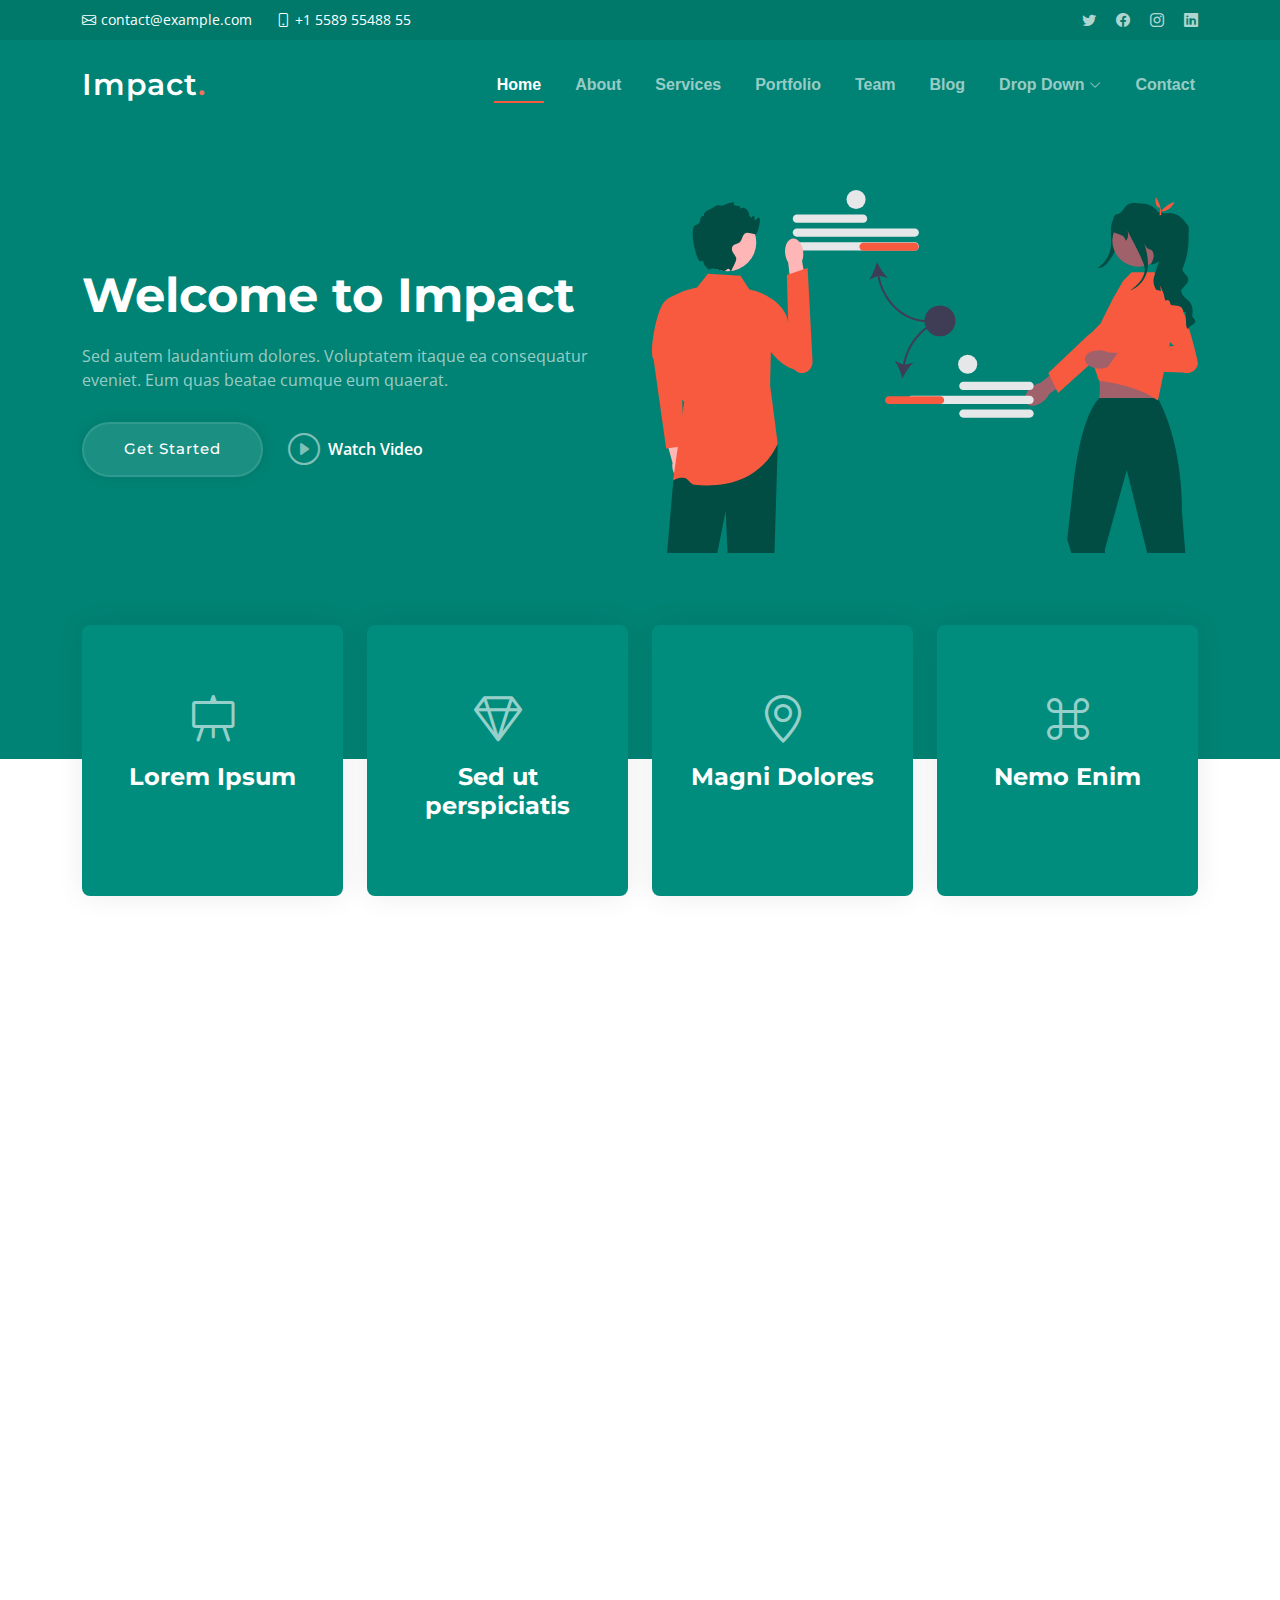
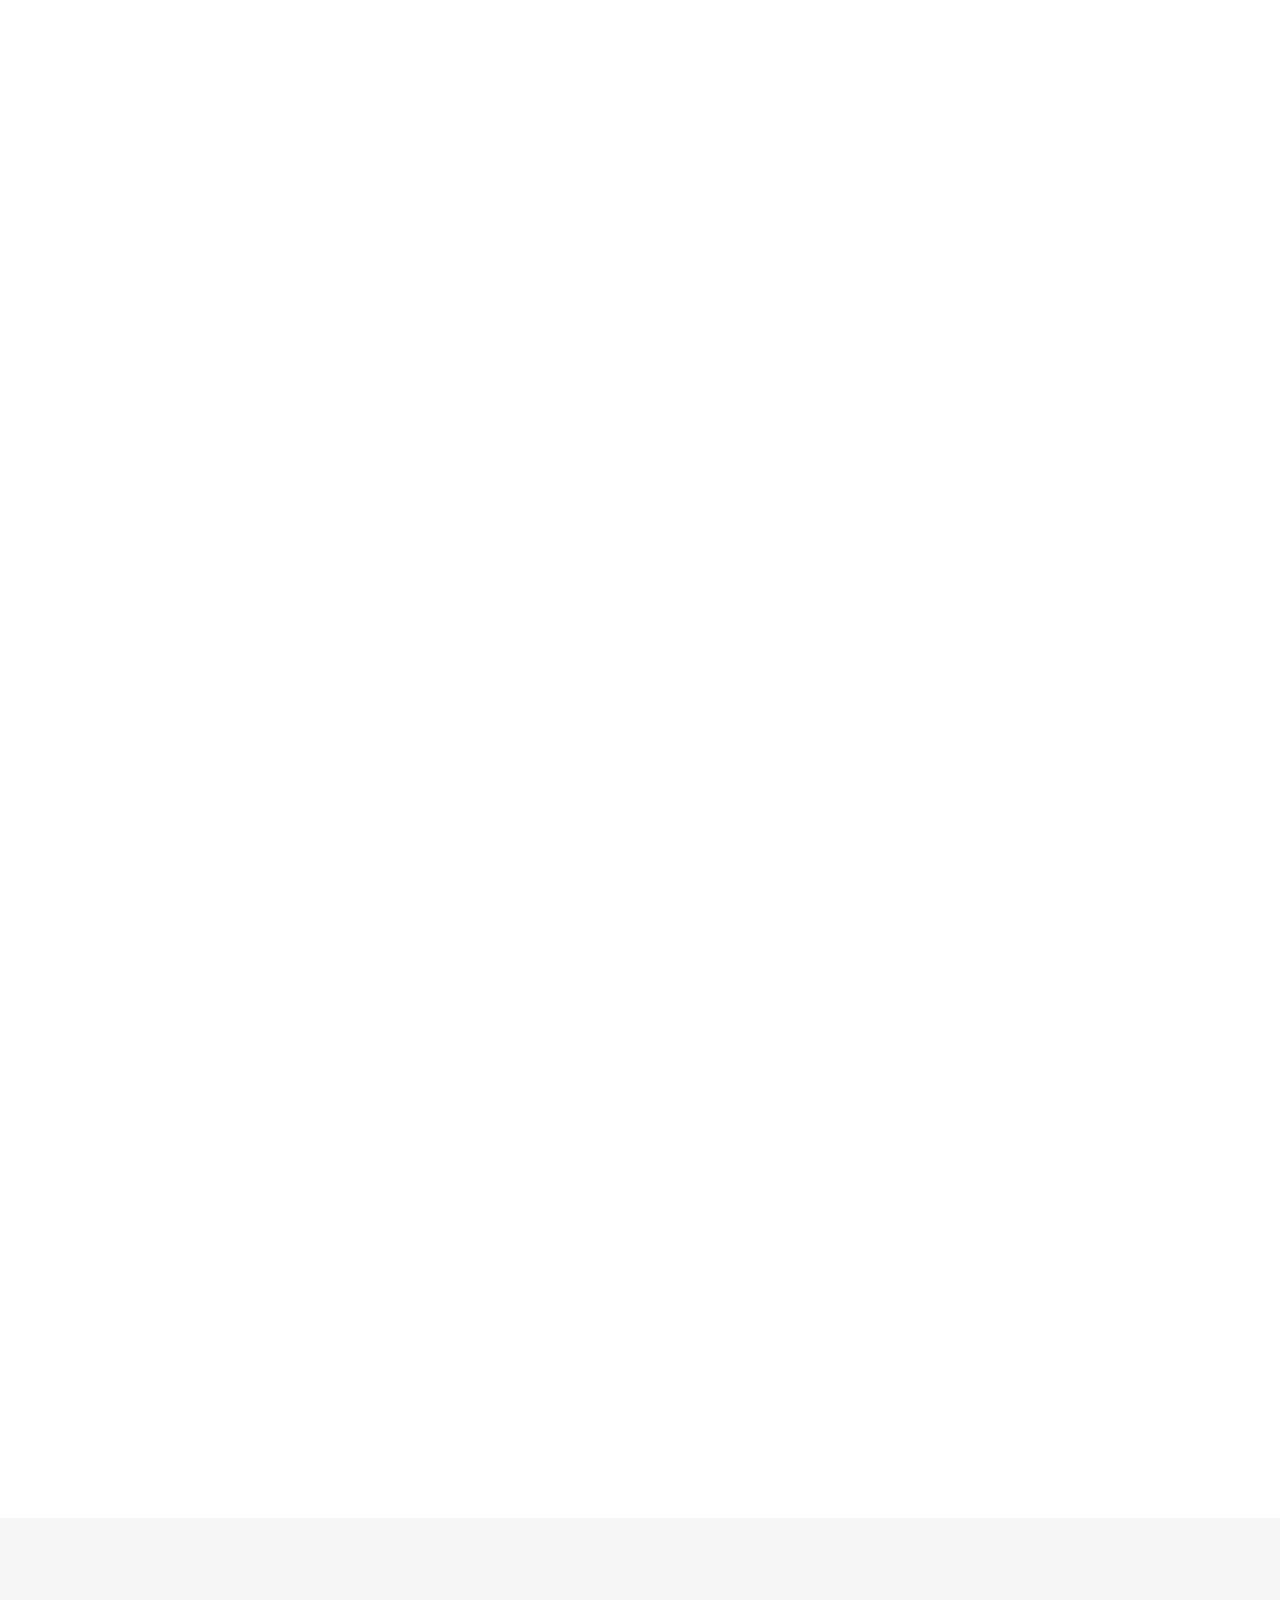
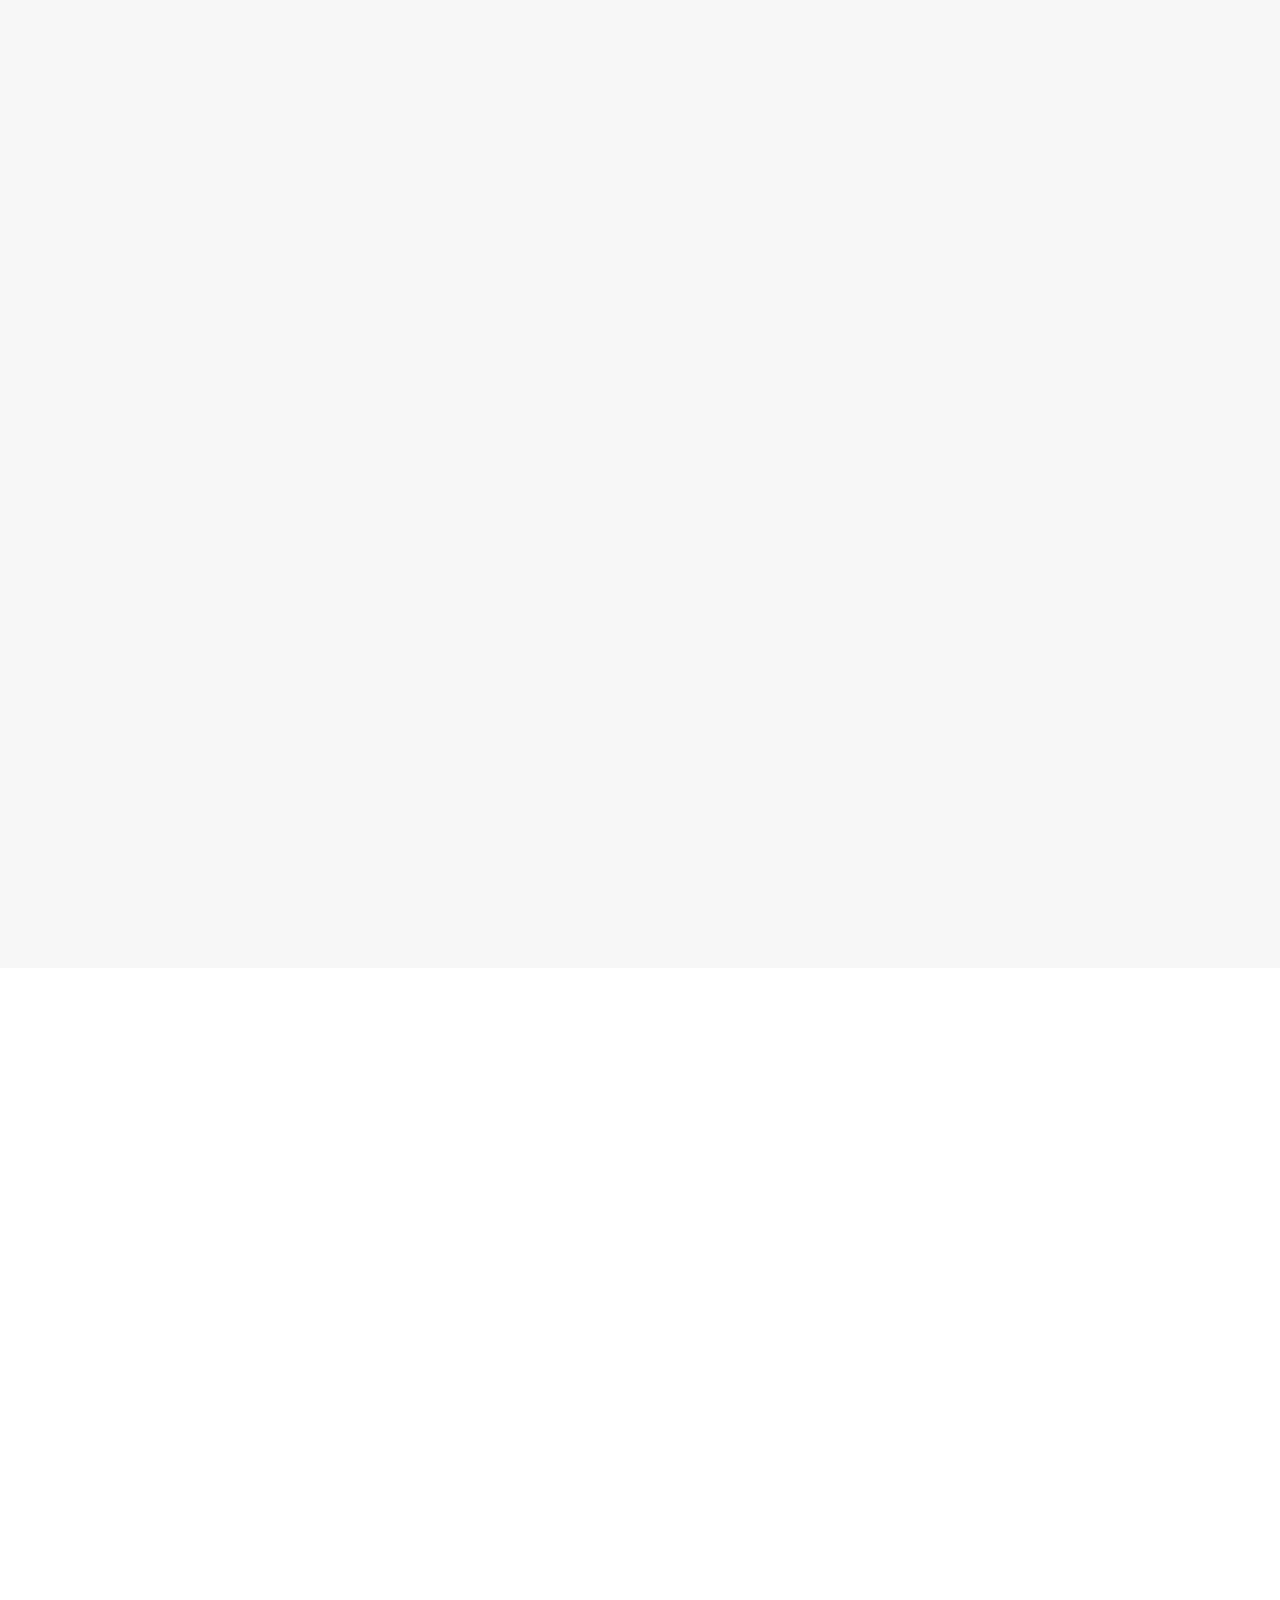
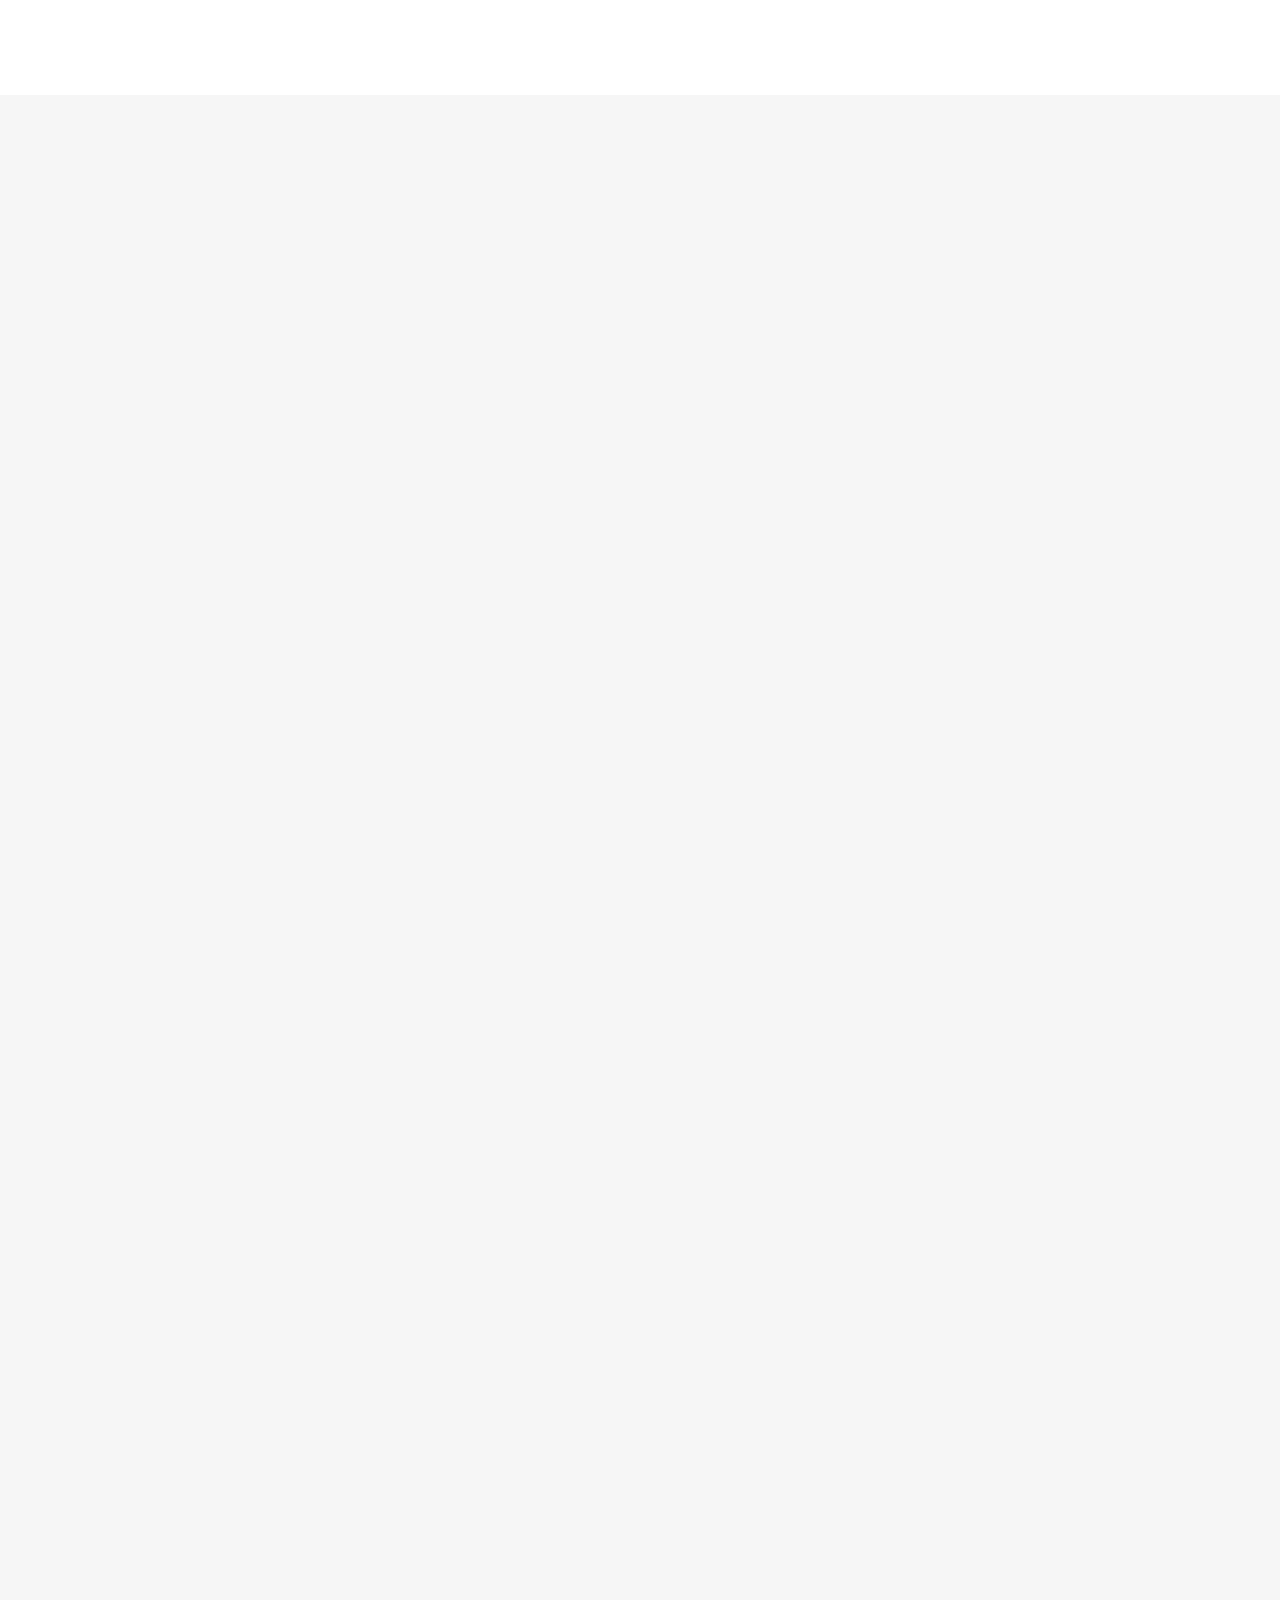
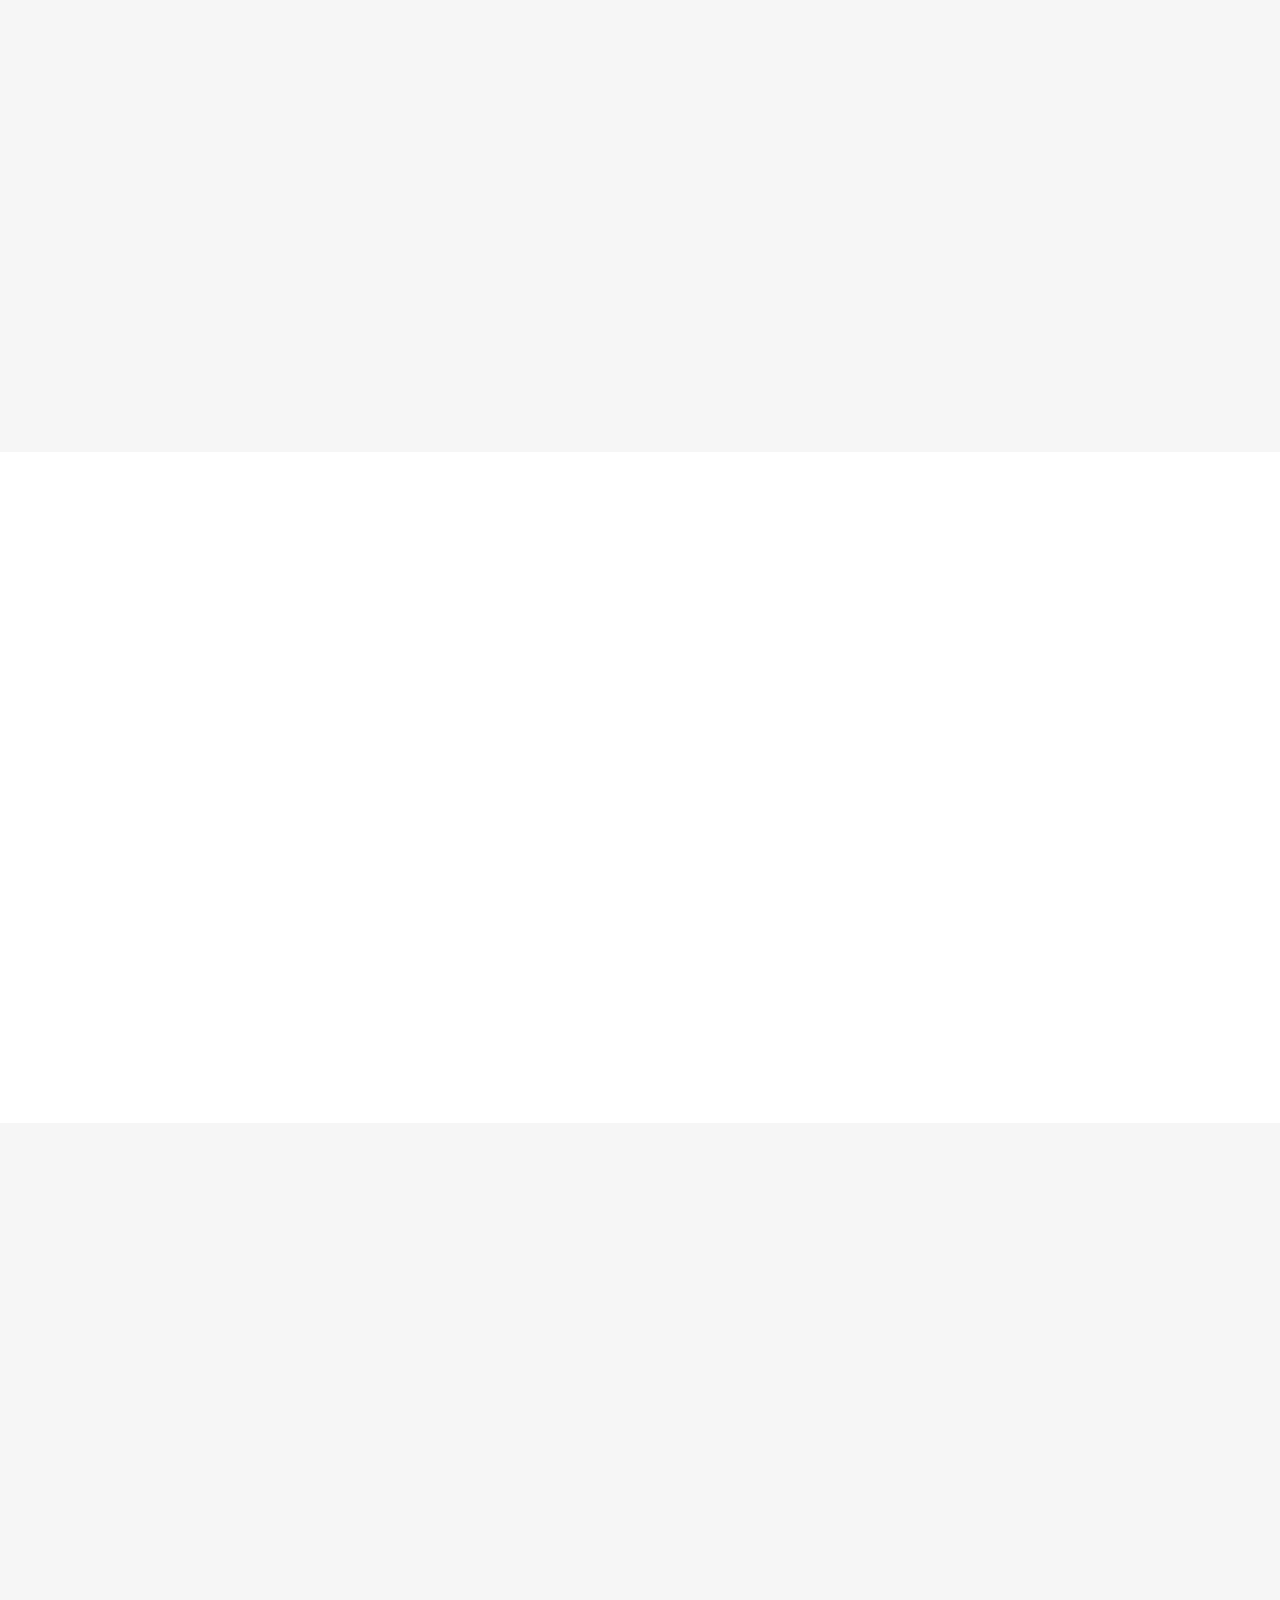
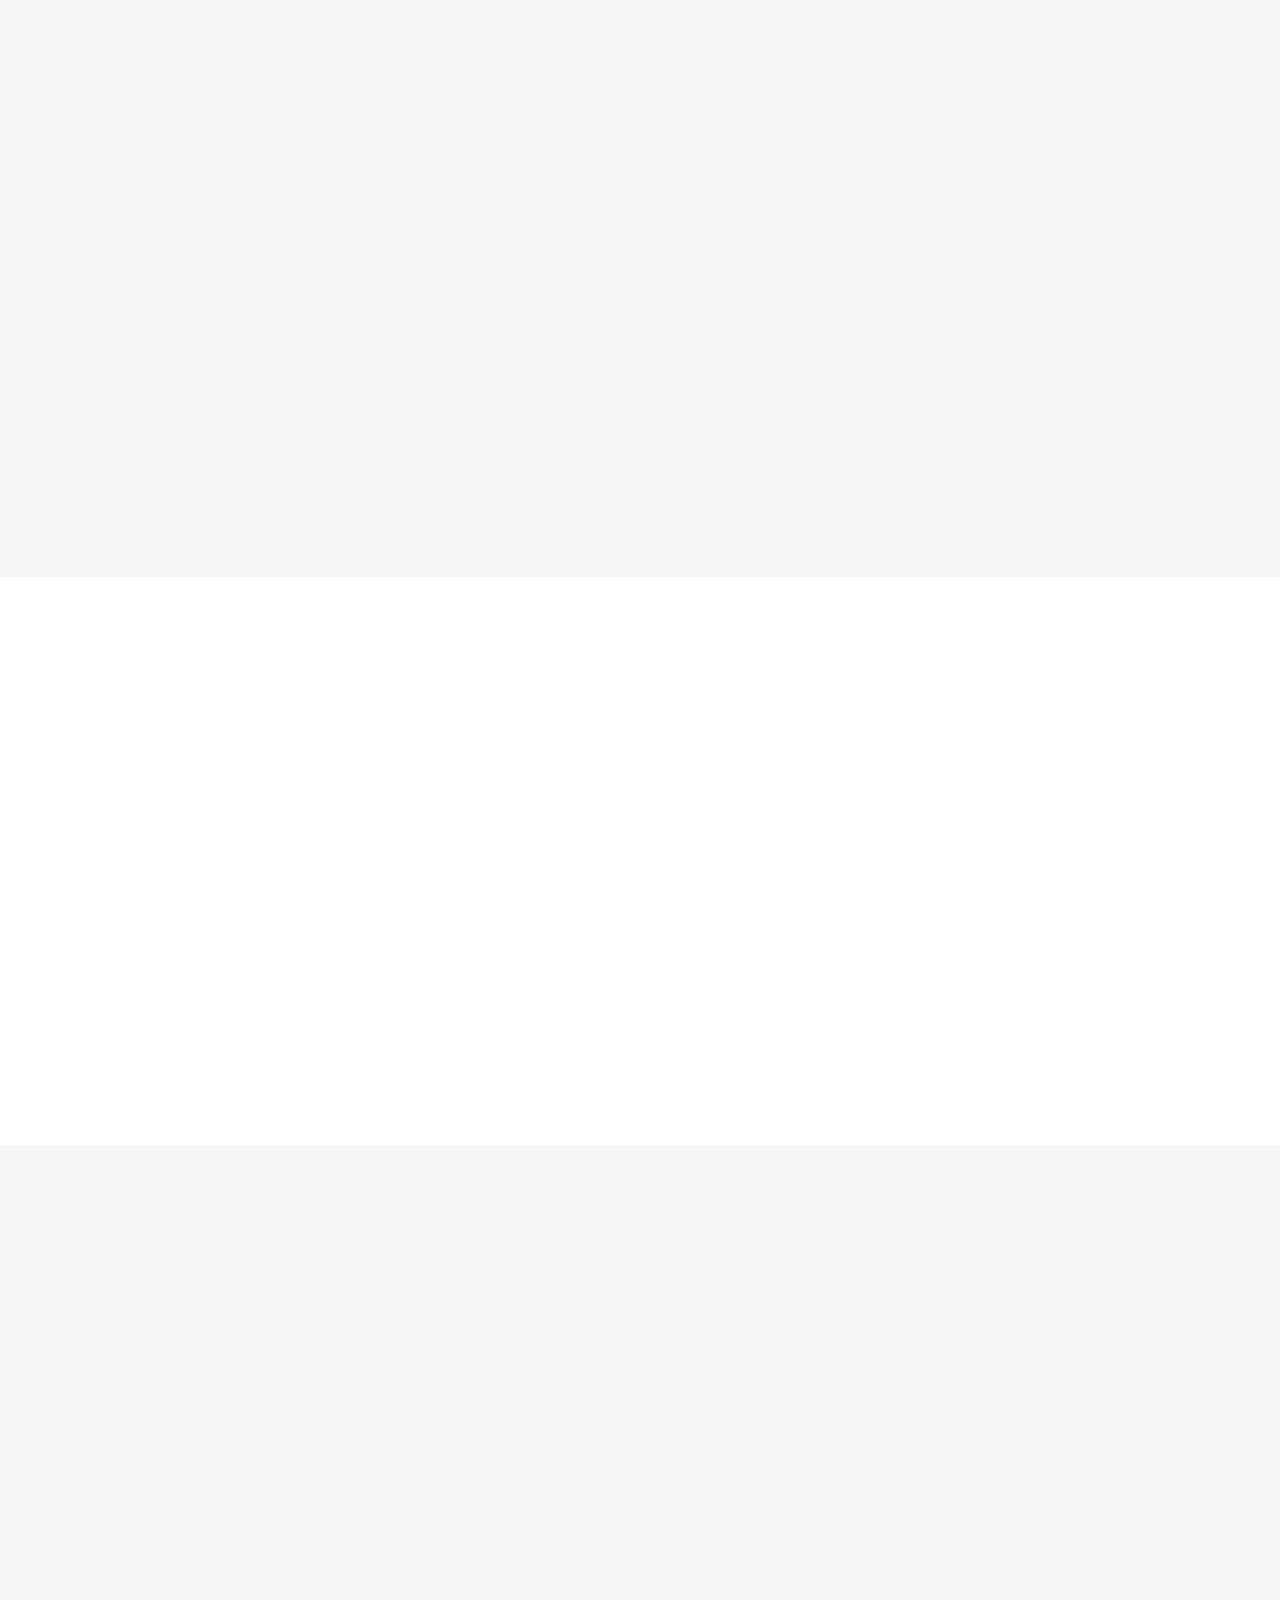
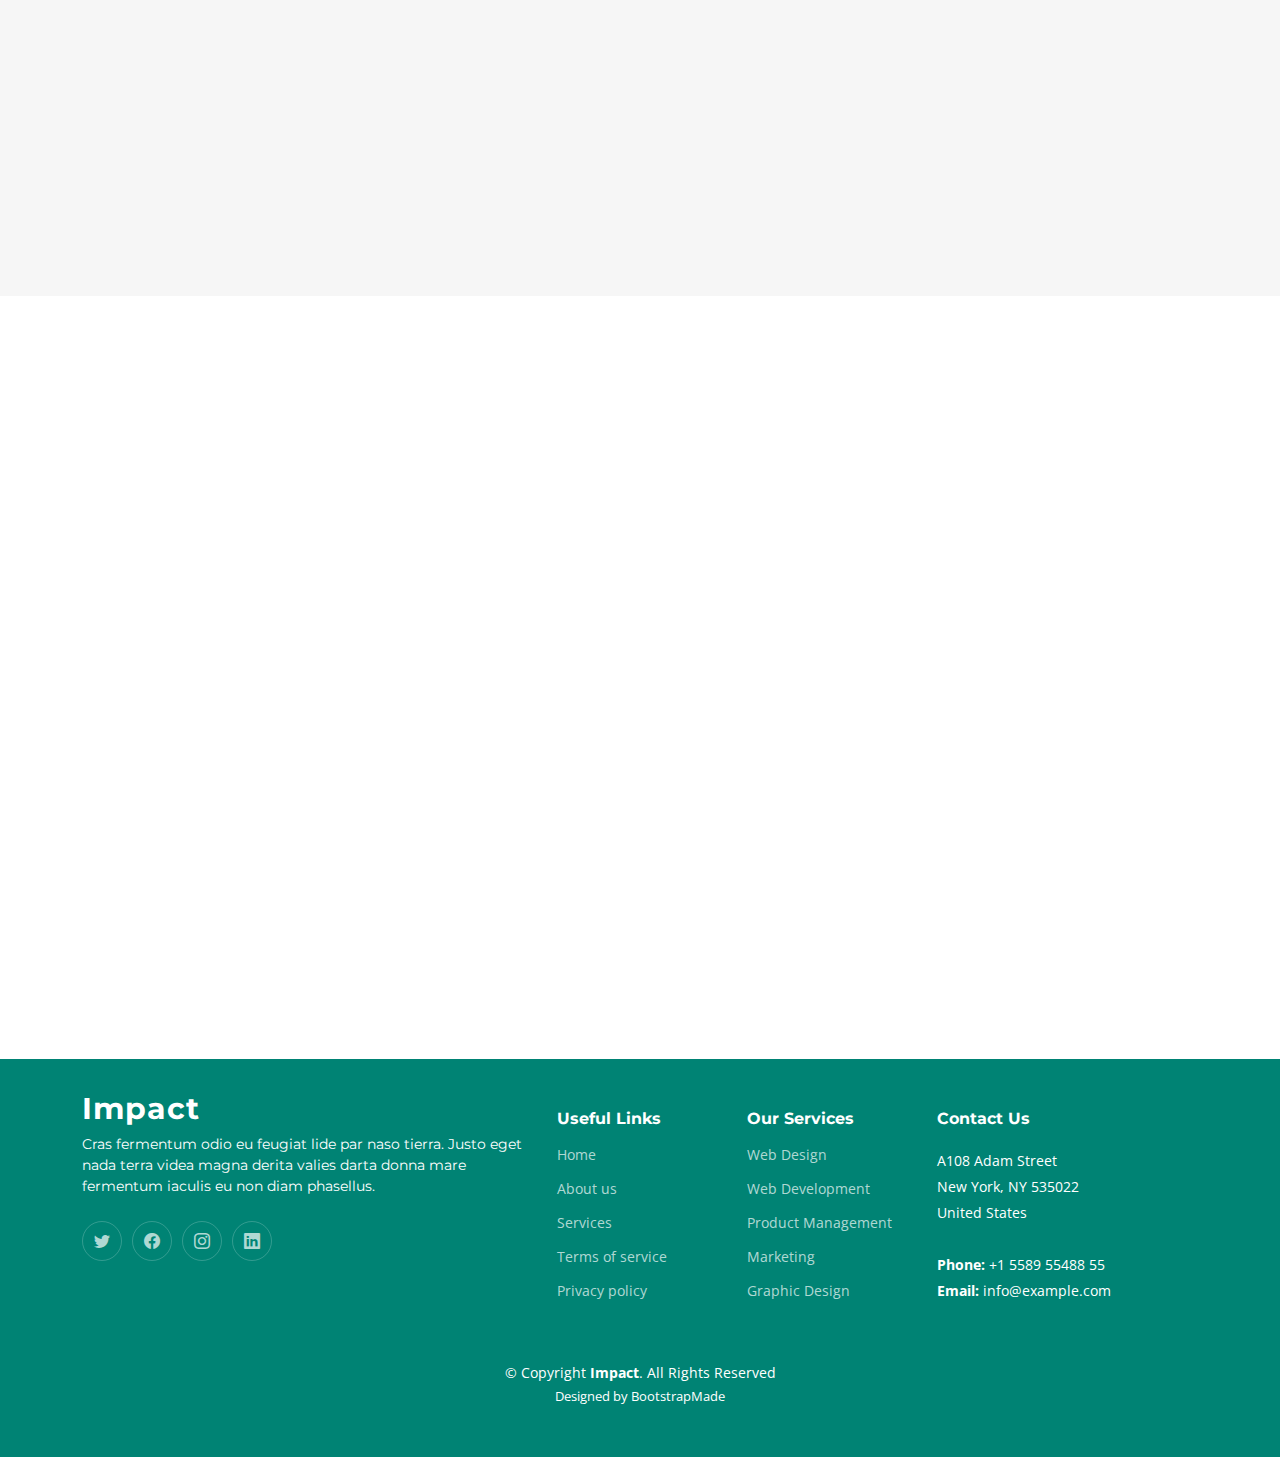
==== commit 0cab8aeb: "Pruebacommit" ====
--- a/Impact/index.html
+++ b/Impact/index.html
@@ -5,7 +5,7 @@
   <meta charset="utf-8">
   <meta content="width=device-width, initial-scale=1.0" name="viewport">
 
-  <title>LEMONT Propiedad Raiz</title>
+  <title>Impact Bootstrap Template - Index</title>
   <meta content="" name="description">
   <meta content="" name="keywords">
 
@@ -43,8 +43,8 @@
   <section id="topbar" class="topbar d-flex align-items-center">
     <div class="container d-flex justify-content-center justify-content-md-between">
       <div class="contact-info d-flex align-items-center">
-        <i class="bi bi-envelope d-flex align-items-center"><a href="mailto:contact@example.com">lemontpropiedadraiz@gmail.com</a></i>
-        <i class="bi bi-phone d-flex align-items-center ms-4"><span>+64 312 2738001</span></i>
+        <i class="bi bi-envelope d-flex align-items-center"><a href="mailto:contact@example.com">contact@example.com</a></i>
+        <i class="bi bi-phone d-flex align-items-center ms-4"><span>+1 5589 55488 55</span></i>
       </div>
       <div class="social-links d-none d-md-flex align-items-center">
         <a href="#" class="twitter"><i class="bi bi-twitter"></i></a>
@@ -61,16 +61,16 @@
       <a href="index.html" class="logo d-flex align-items-center">
         <!-- Uncomment the line below if you also wish to use an image logo -->
         <!-- <img src="assets/img/logo.png" alt=""> -->
-        <h1>LEMONT<span>.</span></h1>
+        <h1>Impact<span>.</span></h1>
       </a>
       <nav id="navbar" class="navbar">
         <ul>
           <li><a href="#hero">Home</a></li>
-          <li><a href="#about">Nosotros</a></li>
-          <li><a href="#services">Ventas</a></li>
-          <li><a href="#portfolio">Arrendamientos</a></li>
-          <li><a href="#team">Equipo</a></li>
-         <!-- <li><a href="blog.html">Blog</a></li>
+          <li><a href="#about">About</a></li>
+          <li><a href="#services">Services</a></li>
+          <li><a href="#portfolio">Portfolio</a></li>
+          <li><a href="#team">Team</a></li>
+          <li><a href="blog.html">Blog</a></li>
           <li class="dropdown"><a href="#"><span>Drop Down</span> <i class="bi bi-chevron-down dropdown-indicator"></i></a>
             <ul>
               <li><a href="#">Drop Down 1</a></li>
@@ -88,7 +88,6 @@
               <li><a href="#">Drop Down 4</a></li>
             </ul>
           </li>
-          --> 
           <li><a href="#contact">Contact</a></li>
         </ul>
       </nav><!-- .navbar -->
@@ -105,11 +104,11 @@
     <div class="container position-relative">
       <div class="row gy-5" data-aos="fade-in">
         <div class="col-lg-6 order-2 order-lg-1 d-flex flex-column justify-content-center text-center text-lg-start">
-          <h2>Bienvenidos a <span>LEMONT</span></h2>
+          <h2>Welcome to <span>Impact</span></h2>
           <p>Sed autem laudantium dolores. Voluptatem itaque ea consequatur eveniet. Eum quas beatae cumque eum quaerat.</p>
           <div class="d-flex justify-content-center justify-content-lg-start">
-            <a href="#about" class="btn-get-started">Empezar</a>
-            <a href="https://www.youtube.com/watch?v=LXb3EKWsInQ" class="glightbox btn-watch-video d-flex align-items-center"><i class="bi bi-play-circle"></i><span> Video</span></a>
+            <a href="#about" class="btn-get-started">Get Started</a>
+            <a href="https://www.youtube.com/watch?v=LXb3EKWsInQ" class="glightbox btn-watch-video d-flex align-items-center"><i class="bi bi-play-circle"></i><span>Watch Video</span></a>
           </div>
         </div>
         <div class="col-lg-6 order-1 order-lg-2">
@@ -125,28 +124,28 @@
           <div class="col-xl-3 col-md-6" data-aos="fade-up" data-aos-delay="100">
             <div class="icon-box">
               <div class="icon"><i class="bi bi-easel"></i></div>
-              <h4 class="title"><a href="" class="stretched-link">Ventas</a></h4>
+              <h4 class="title"><a href="" class="stretched-link">Lorem Ipsum</a></h4>
             </div>
           </div><!--End Icon Box -->
 
           <div class="col-xl-3 col-md-6" data-aos="fade-up" data-aos-delay="200">
             <div class="icon-box">
               <div class="icon"><i class="bi bi-gem"></i></div>
-              <h4 class="title"><a href="" class="stretched-link">Arrendamientos</a></h4>
+              <h4 class="title"><a href="" class="stretched-link">Sed ut perspiciatis</a></h4>
             </div>
           </div><!--End Icon Box -->
 
           <div class="col-xl-3 col-md-6" data-aos="fade-up" data-aos-delay="300">
             <div class="icon-box">
               <div class="icon"><i class="bi bi-geo-alt"></i></div>
-              <h4 class="title"><a href="" class="stretched-link">Proyectos</a></h4>
+              <h4 class="title"><a href="" class="stretched-link">Magni Dolores</a></h4>
             </div>
           </div><!--End Icon Box -->
 
           <div class="col-xl-3 col-md-6" data-aos="fade-up" data-aos-delay="500">
             <div class="icon-box">
               <div class="icon"><i class="bi bi-command"></i></div>
-              <h4 class="title"><a href="" class="stretched-link">Portafolio</a></h4>
+              <h4 class="title"><a href="" class="stretched-link">Nemo Enim</a></h4>
             </div>
           </div><!--End Icon Box -->
 
@@ -165,13 +164,13 @@
       <div class="container" data-aos="fade-up">
 
         <div class="section-header">
-          <h2>Nosotros</h2>
-          <p>Agencia Inmobiliaria con todas normas de la lonja y amplio portafolio de inmuebles,lotes y proyectos.</p>
+          <h2>About Us</h2>
+          <p>Aperiam dolorum et et wuia molestias qui eveniet numquam nihil porro incidunt dolores placeat sunt id nobis omnis tiledo stran delop</p>
         </div>
 
         <div class="row gy-4">
           <div class="col-lg-6">
-            <h3>Somos la Empresa con las mejores opciones inmobiliarias </h3>
+            <h3>Voluptatem dignissimos provident quasi corporis</h3>
             <img src="assets/img/about.jpg" class="img-fluid rounded-4 mb-4" alt="">
             <p>Ut fugiat ut sunt quia veniam. Voluptate perferendis perspiciatis quod nisi et. Placeat debitis quia recusandae odit et consequatur voluptatem. Dignissimos pariatur consectetur fugiat voluptas ea.</p>
             <p>Temporibus nihil enim deserunt sed ea. Provident sit expedita aut cupiditate nihil vitae quo officia vel. Blanditiis eligendi possimus et in cum. Quidem eos ut sint rem veniam qui. Ut ut repellendus nobis tempore doloribus debitis explicabo similique sit. Accusantium sed ut omnis beatae neque deleniti repellendus.</p>
@@ -700,8 +699,7 @@
       </div>
     </section><!-- End Our Team Section -->
 
-    
-    <!-- ======= Pricing Section ======= 
+    <!-- ======= Pricing Section ======= -->
     <section id="pricing" class="pricing sections-bg">
       <div class="container" data-aos="fade-up">
 
@@ -728,7 +726,7 @@
               </ul>
               <div class="text-center"><a href="#" class="buy-btn">Buy Now</a></div>
             </div>
-          </div> End Pricing Item 
+          </div><!-- End Pricing Item -->
 
           <div class="col-lg-4">
             <div class="pricing-item featured">
@@ -747,7 +745,7 @@
               </ul>
               <div class="text-center"><a href="#" class="buy-btn">Buy Now</a></div>
             </div>
-          </div>||| End Pricing Item ||
+          </div><!-- End Pricing Item -->
 
           <div class="col-lg-4">
             <div class="pricing-item">
@@ -765,7 +763,7 @@
               </ul>
               <div class="text-center"><a href="#" class="buy-btn">Buy Now</a></div>
             </div>
-          </div>      ||| End Pricing Item -->
+          </div><!-- End Pricing Item -->
 
         </div>
 
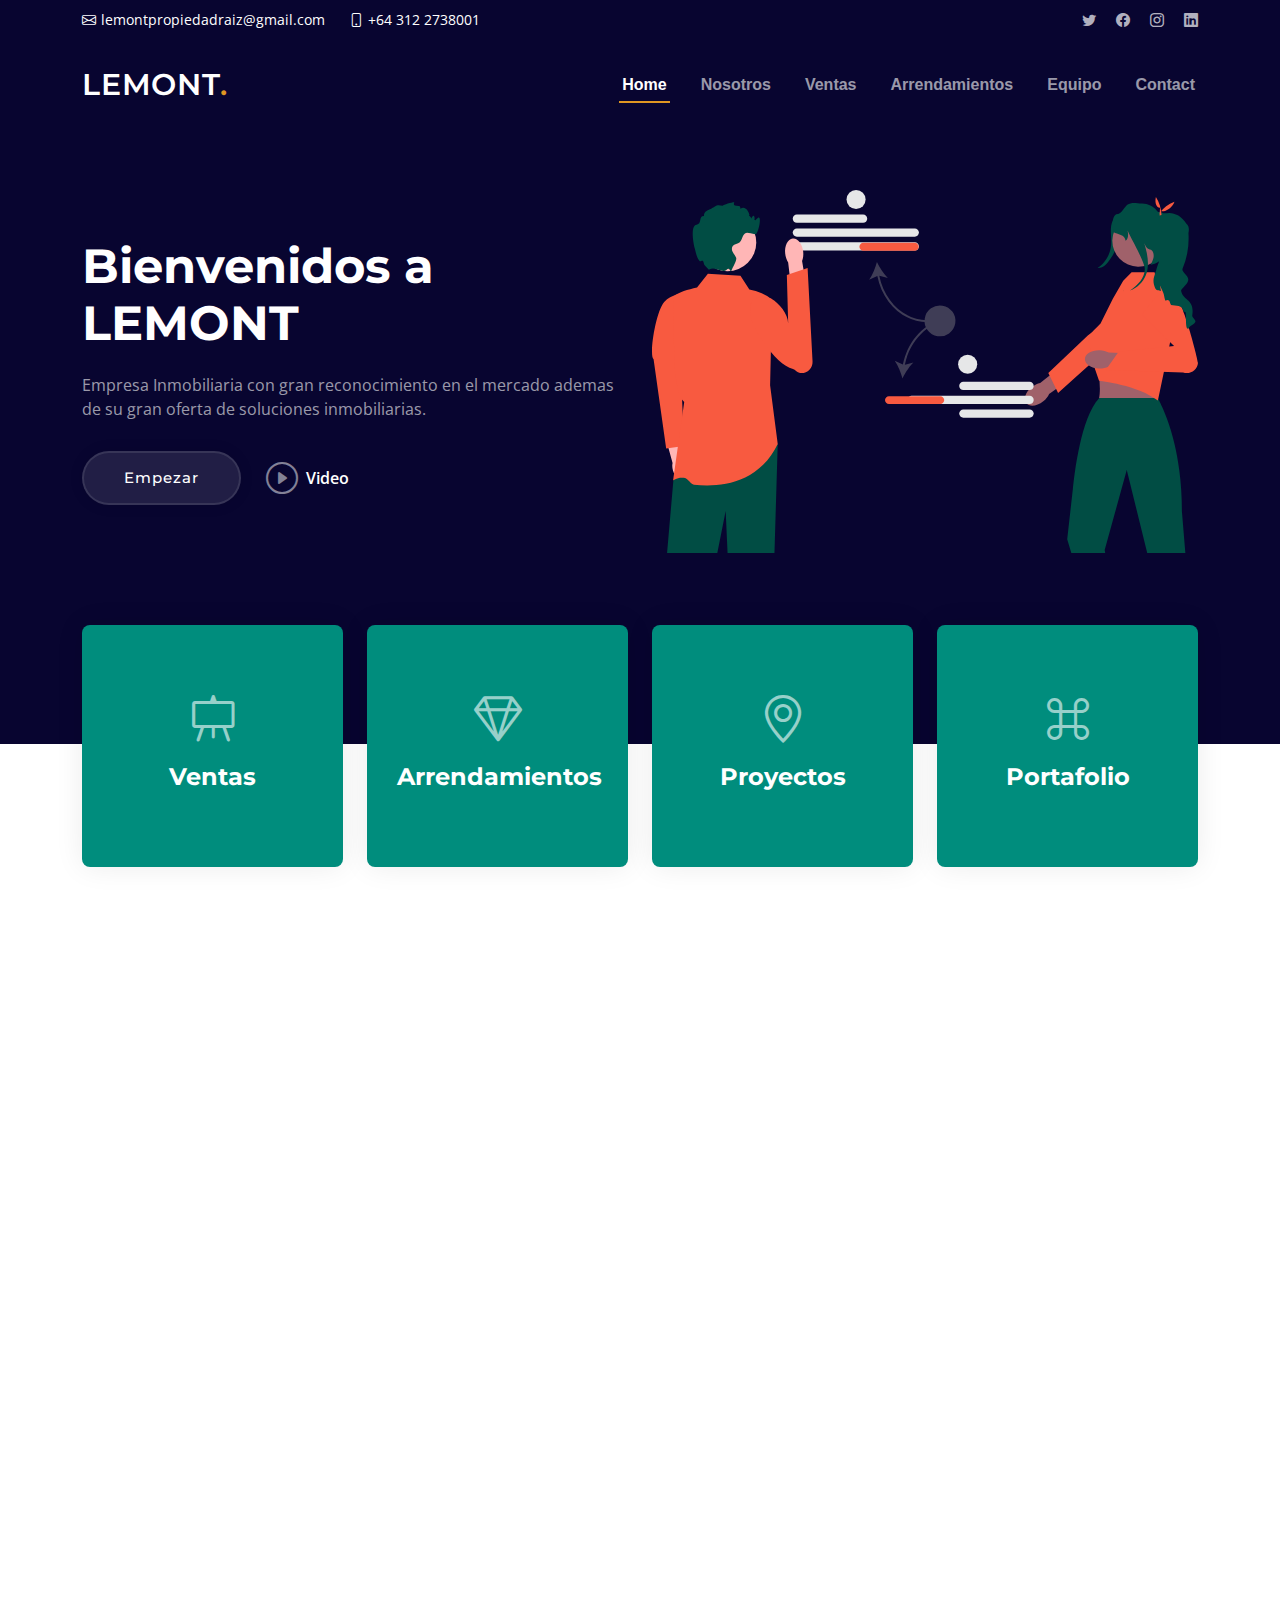
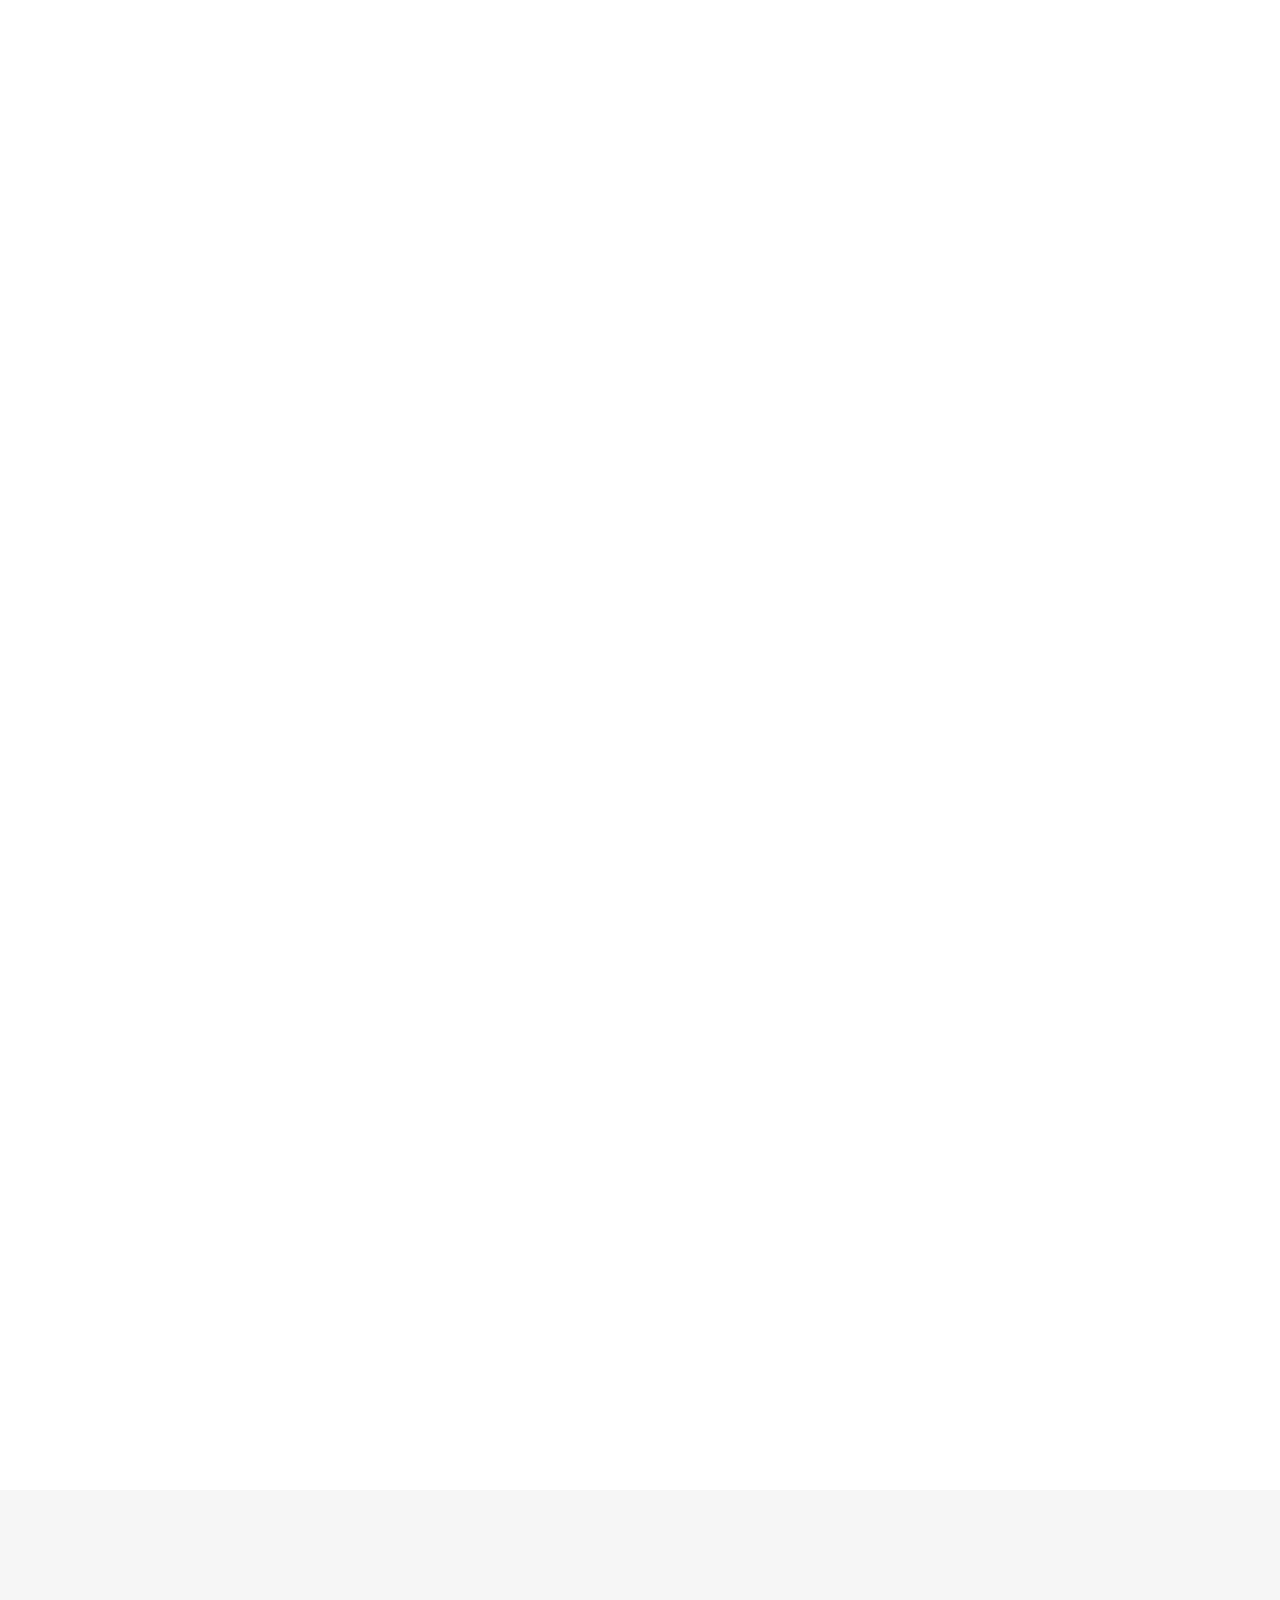
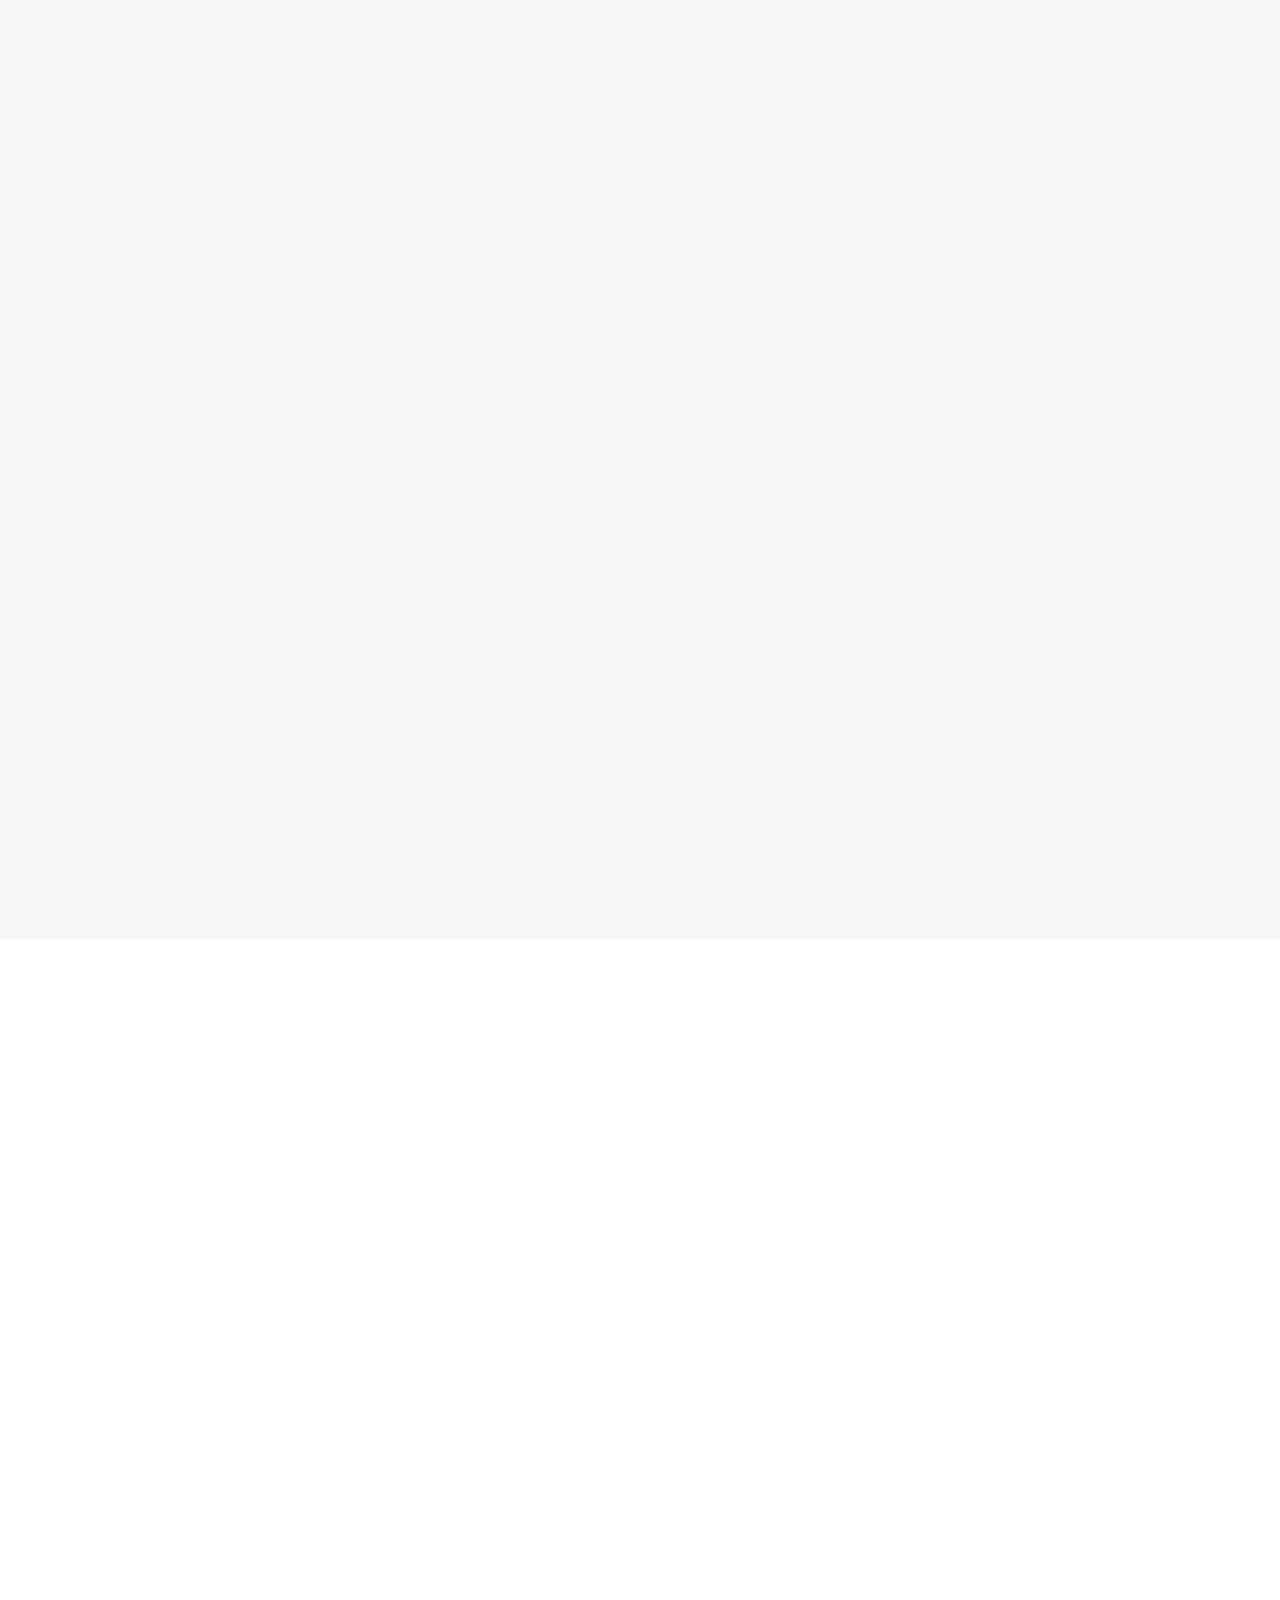
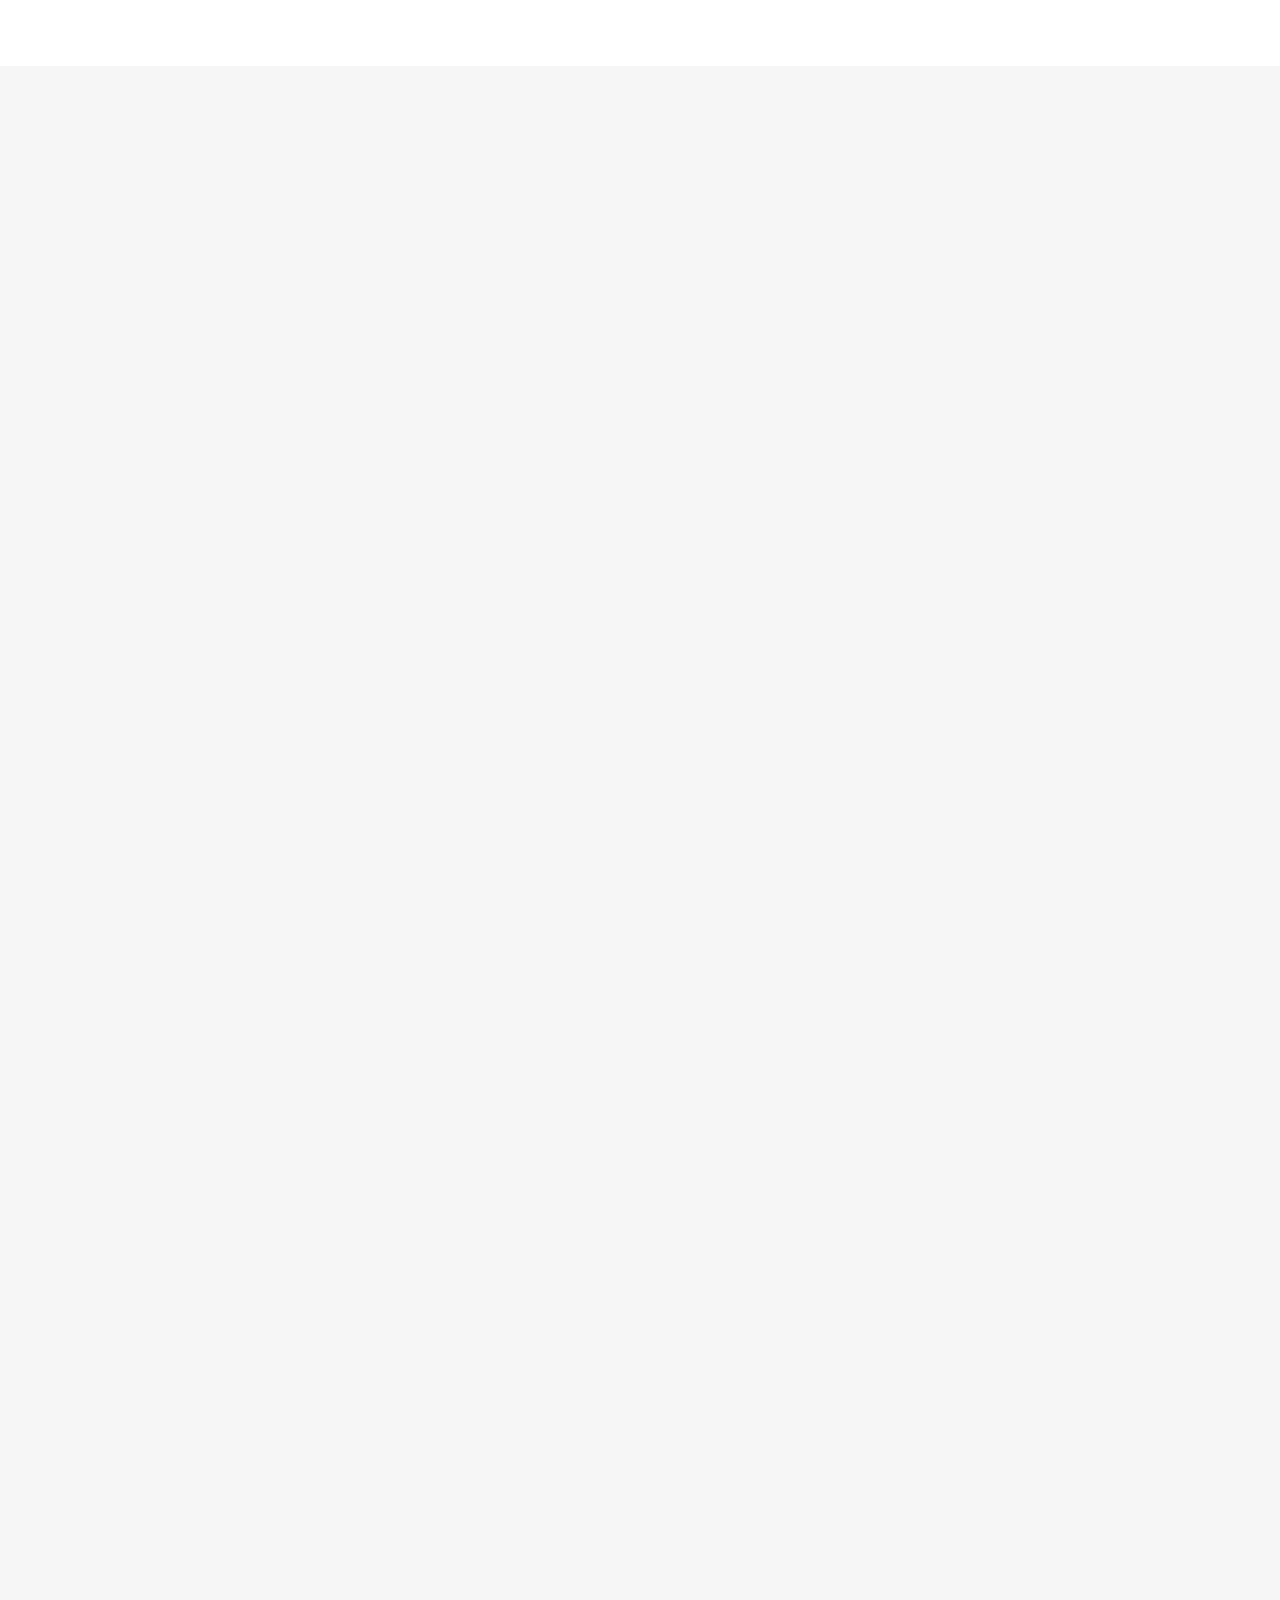
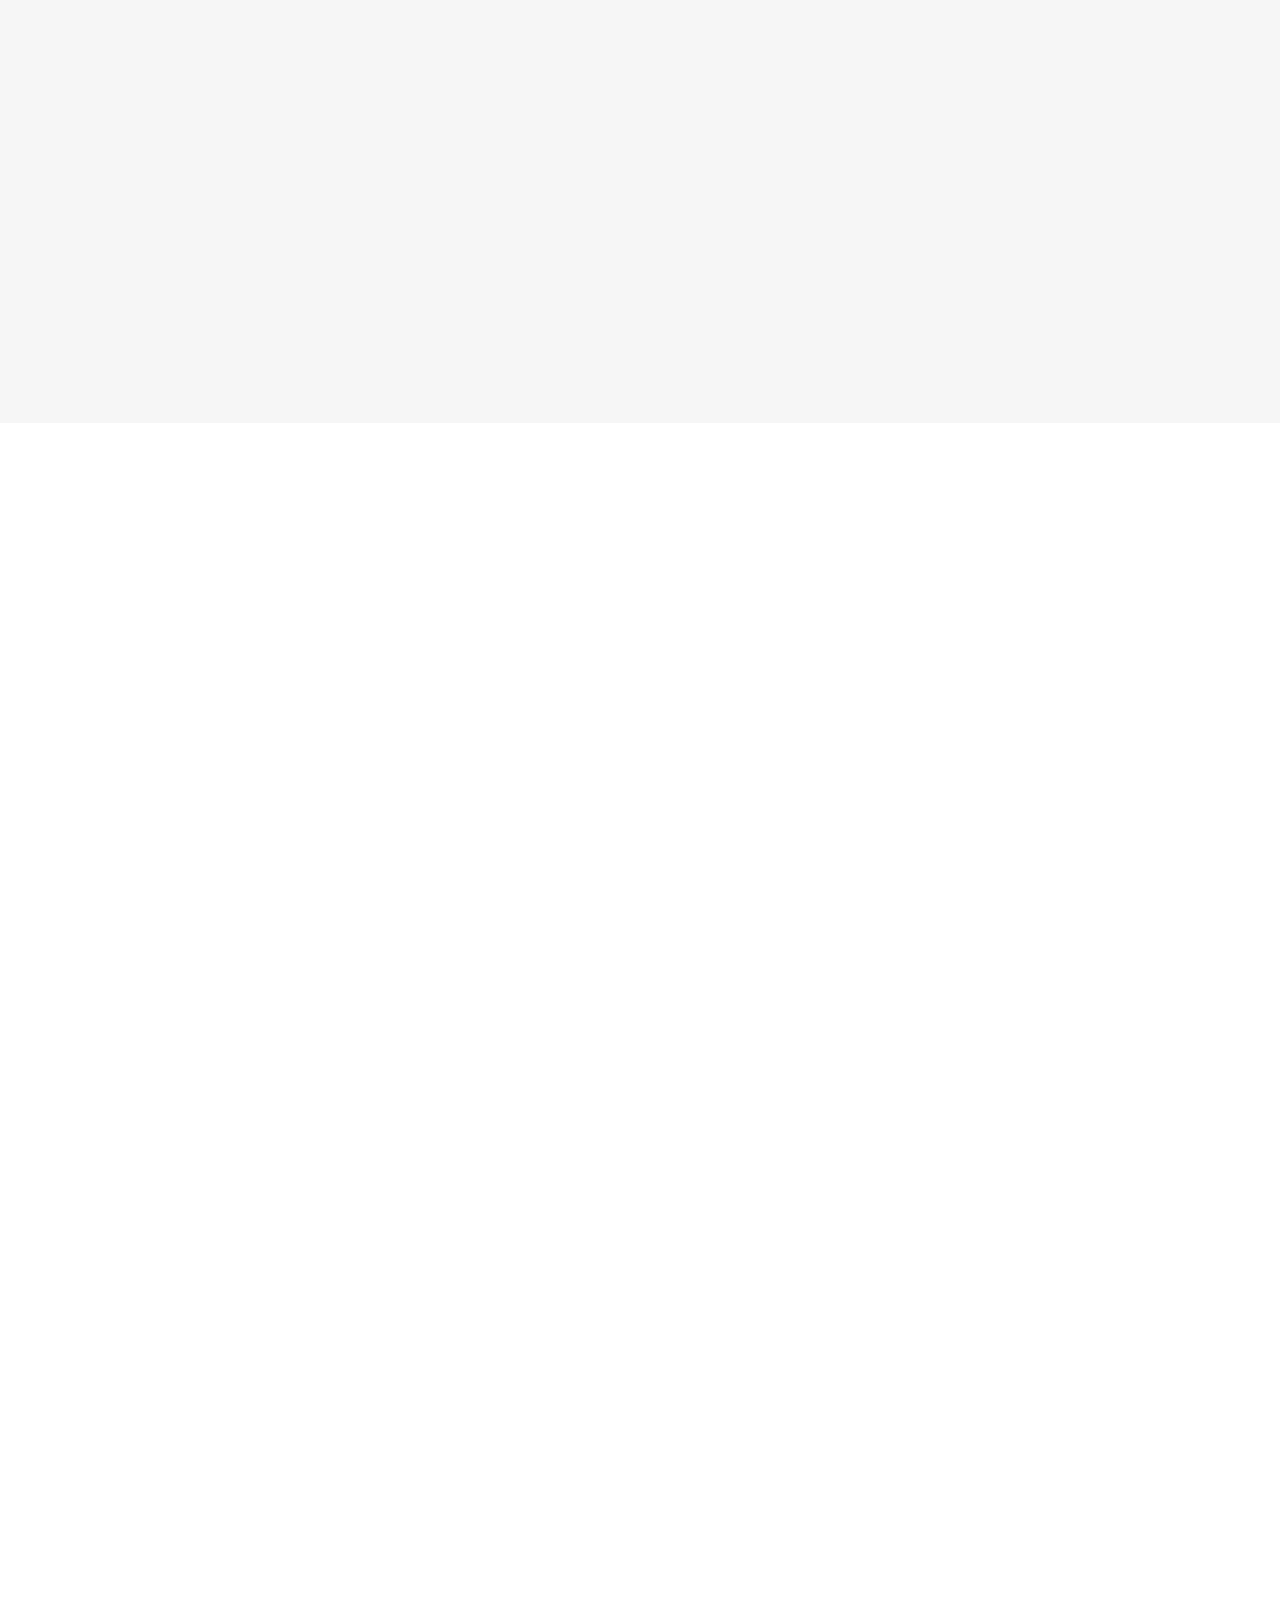
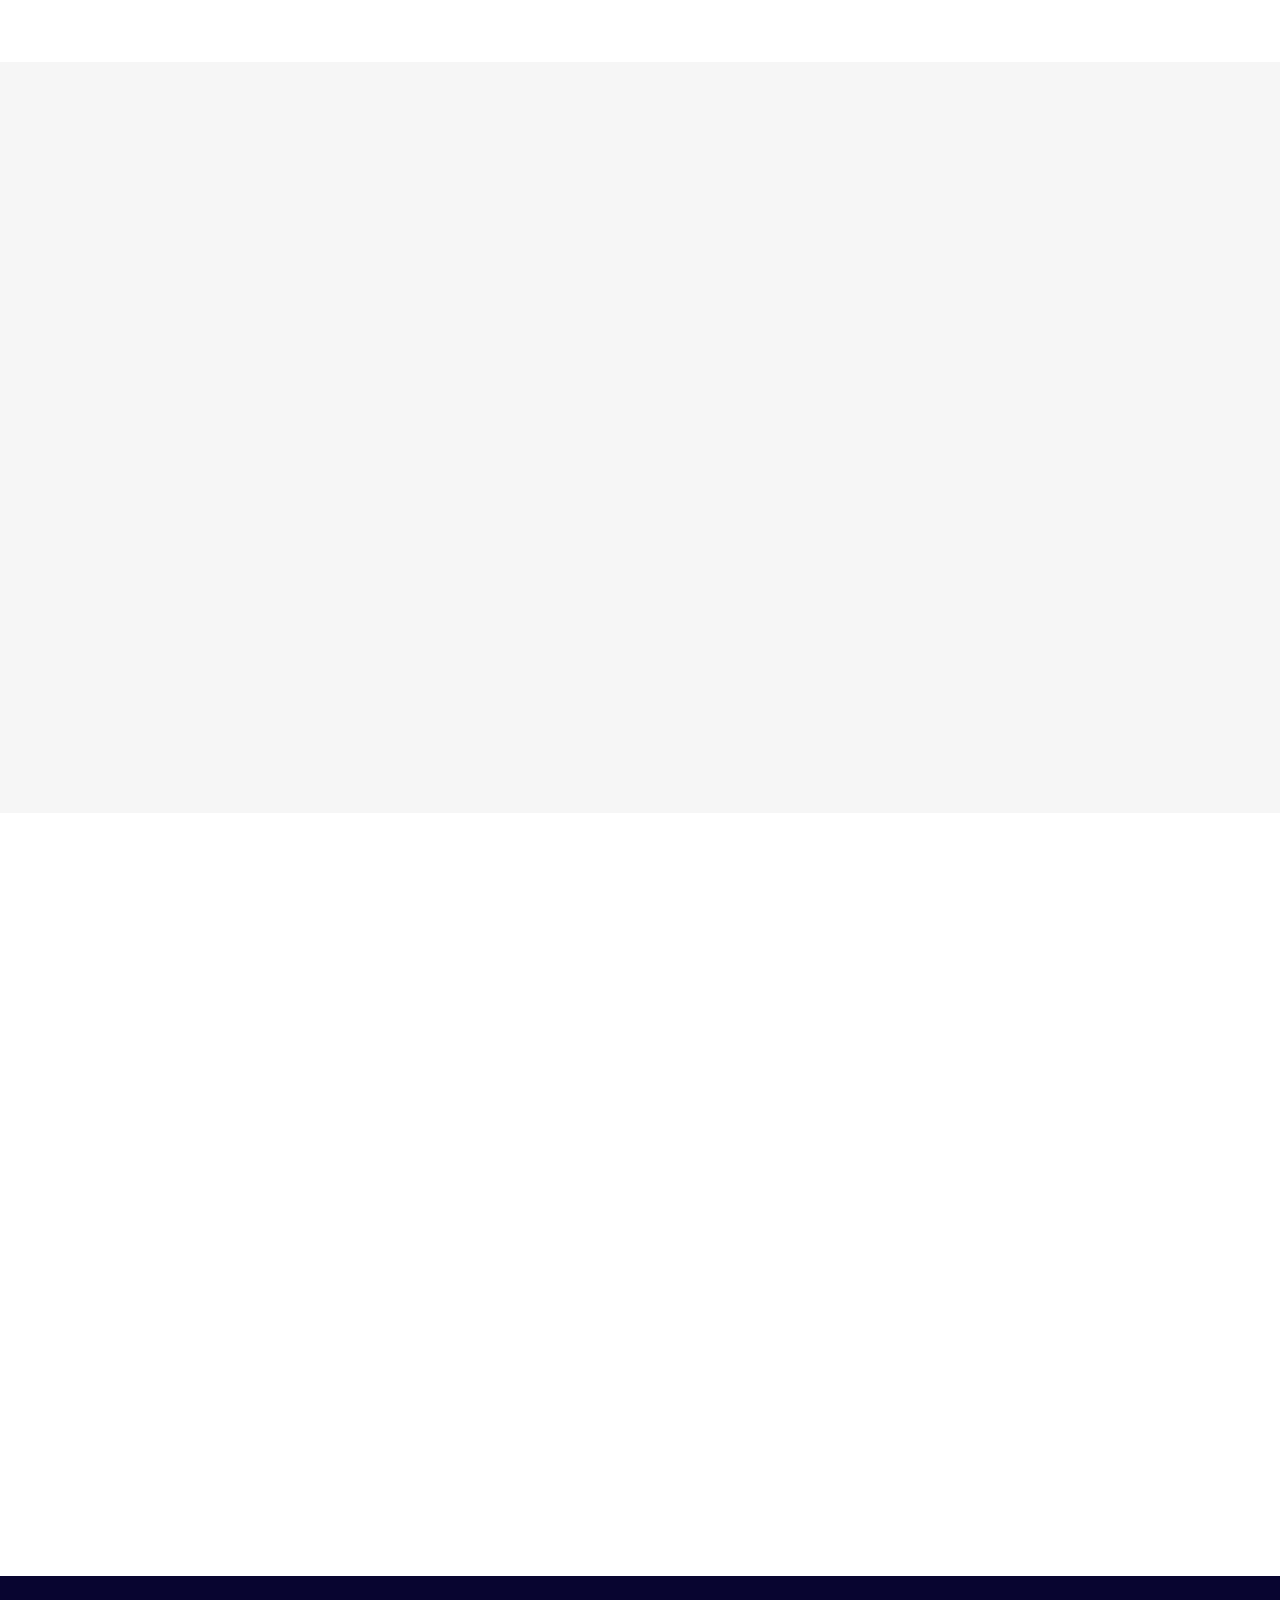
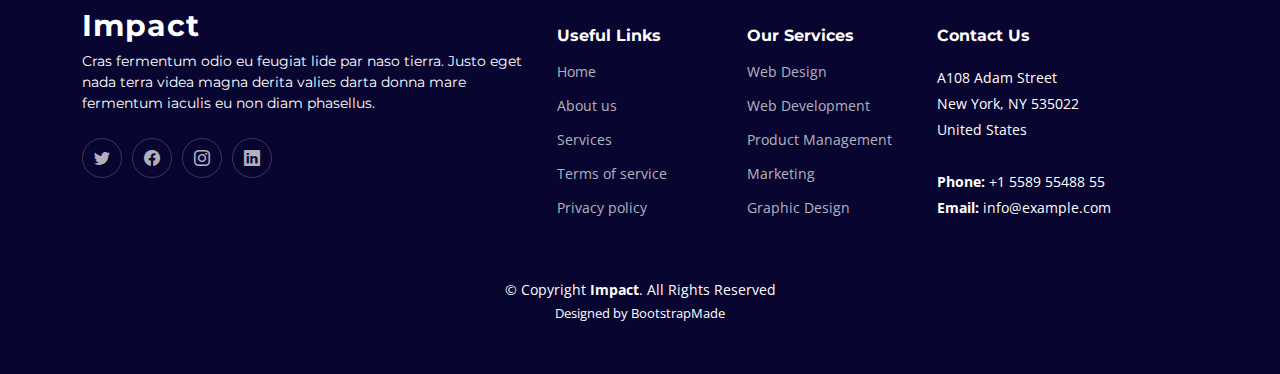
==== commit 0b6444b2: "lascoommit" ====
--- a/Impact/index.html
+++ b/Impact/index.html
@@ -5,7 +5,7 @@
   <meta charset="utf-8">
   <meta content="width=device-width, initial-scale=1.0" name="viewport">
 
-  <title>Impact Bootstrap Template - Index</title>
+  <title>LEMONT Propiedad Raiz</title>
   <meta content="" name="description">
   <meta content="" name="keywords">
 
@@ -43,8 +43,8 @@
   <section id="topbar" class="topbar d-flex align-items-center">
     <div class="container d-flex justify-content-center justify-content-md-between">
       <div class="contact-info d-flex align-items-center">
-        <i class="bi bi-envelope d-flex align-items-center"><a href="mailto:contact@example.com">contact@example.com</a></i>
-        <i class="bi bi-phone d-flex align-items-center ms-4"><span>+1 5589 55488 55</span></i>
+        <i class="bi bi-envelope d-flex align-items-center"><a href="mailto:contact@example.com">lemontpropiedadraiz@gmail.com</a></i>
+        <i class="bi bi-phone d-flex align-items-center ms-4"><span>+64 312 2738001</span></i>
       </div>
       <div class="social-links d-none d-md-flex align-items-center">
         <a href="#" class="twitter"><i class="bi bi-twitter"></i></a>
@@ -61,16 +61,16 @@
       <a href="index.html" class="logo d-flex align-items-center">
         <!-- Uncomment the line below if you also wish to use an image logo -->
         <!-- <img src="assets/img/logo.png" alt=""> -->
-        <h1>Impact<span>.</span></h1>
+        <h1>LEMONT<span>.</span></h1>
       </a>
       <nav id="navbar" class="navbar">
         <ul>
           <li><a href="#hero">Home</a></li>
-          <li><a href="#about">About</a></li>
-          <li><a href="#services">Services</a></li>
-          <li><a href="#portfolio">Portfolio</a></li>
-          <li><a href="#team">Team</a></li>
-          <li><a href="blog.html">Blog</a></li>
+          <li><a href="#about">Nosotros</a></li>
+          <li><a href="#services">Ventas</a></li>
+          <li><a href="#portfolio">Arrendamientos</a></li>
+          <li><a href="#team">Equipo</a></li>
+         <!-- <li><a href="blog.html">Blog</a></li>
           <li class="dropdown"><a href="#"><span>Drop Down</span> <i class="bi bi-chevron-down dropdown-indicator"></i></a>
             <ul>
               <li><a href="#">Drop Down 1</a></li>
@@ -88,6 +88,7 @@
               <li><a href="#">Drop Down 4</a></li>
             </ul>
           </li>
+          --> 
           <li><a href="#contact">Contact</a></li>
         </ul>
       </nav><!-- .navbar -->
@@ -104,11 +105,11 @@
     <div class="container position-relative">
       <div class="row gy-5" data-aos="fade-in">
         <div class="col-lg-6 order-2 order-lg-1 d-flex flex-column justify-content-center text-center text-lg-start">
-          <h2>Welcome to <span>Impact</span></h2>
-          <p>Sed autem laudantium dolores. Voluptatem itaque ea consequatur eveniet. Eum quas beatae cumque eum quaerat.</p>
+          <h2>Bienvenidos a <span>LEMONT</span></h2>
+          <p>Empresa Inmobiliaria con gran reconocimiento en el mercado ademas de su gran oferta de soluciones inmobiliarias.</p>
           <div class="d-flex justify-content-center justify-content-lg-start">
-            <a href="#about" class="btn-get-started">Get Started</a>
-            <a href="https://www.youtube.com/watch?v=LXb3EKWsInQ" class="glightbox btn-watch-video d-flex align-items-center"><i class="bi bi-play-circle"></i><span>Watch Video</span></a>
+            <a href="#about" class="btn-get-started">Empezar</a>
+            <a href="https://www.youtube.com/watch?v=LXb3EKWsInQ" class="glightbox btn-watch-video d-flex align-items-center"><i class="bi bi-play-circle"></i><span> Video</span></a>
           </div>
         </div>
         <div class="col-lg-6 order-1 order-lg-2">
@@ -124,28 +125,28 @@
           <div class="col-xl-3 col-md-6" data-aos="fade-up" data-aos-delay="100">
             <div class="icon-box">
               <div class="icon"><i class="bi bi-easel"></i></div>
-              <h4 class="title"><a href="" class="stretched-link">Lorem Ipsum</a></h4>
+              <h4 class="title"><a href="" class="stretched-link">Ventas</a></h4>
             </div>
           </div><!--End Icon Box -->
 
           <div class="col-xl-3 col-md-6" data-aos="fade-up" data-aos-delay="200">
             <div class="icon-box">
               <div class="icon"><i class="bi bi-gem"></i></div>
-              <h4 class="title"><a href="" class="stretched-link">Sed ut perspiciatis</a></h4>
+              <h4 class="title"><a href="" class="stretched-link">Arrendamientos</a></h4>
             </div>
           </div><!--End Icon Box -->
 
           <div class="col-xl-3 col-md-6" data-aos="fade-up" data-aos-delay="300">
             <div class="icon-box">
               <div class="icon"><i class="bi bi-geo-alt"></i></div>
-              <h4 class="title"><a href="" class="stretched-link">Magni Dolores</a></h4>
+              <h4 class="title"><a href="" class="stretched-link">Proyectos</a></h4>
             </div>
           </div><!--End Icon Box -->
 
           <div class="col-xl-3 col-md-6" data-aos="fade-up" data-aos-delay="500">
             <div class="icon-box">
               <div class="icon"><i class="bi bi-command"></i></div>
-              <h4 class="title"><a href="" class="stretched-link">Nemo Enim</a></h4>
+              <h4 class="title"><a href="" class="stretched-link">Portafolio</a></h4>
             </div>
           </div><!--End Icon Box -->
 
@@ -164,13 +165,13 @@
       <div class="container" data-aos="fade-up">
 
         <div class="section-header">
-          <h2>About Us</h2>
-          <p>Aperiam dolorum et et wuia molestias qui eveniet numquam nihil porro incidunt dolores placeat sunt id nobis omnis tiledo stran delop</p>
+          <h2>Nosotros</h2>
+          <p>Agencia Inmobiliaria con todas normas de la lonja y amplio portafolio de inmuebles,lotes y proyectos.</p>
         </div>
 
         <div class="row gy-4">
           <div class="col-lg-6">
-            <h3>Voluptatem dignissimos provident quasi corporis</h3>
+            <h3>Somos la Empresa con las mejores opciones inmobiliarias </h3>
             <img src="assets/img/about.jpg" class="img-fluid rounded-4 mb-4" alt="">
             <p>Ut fugiat ut sunt quia veniam. Voluptate perferendis perspiciatis quod nisi et. Placeat debitis quia recusandae odit et consequatur voluptatem. Dignissimos pariatur consectetur fugiat voluptas ea.</p>
             <p>Temporibus nihil enim deserunt sed ea. Provident sit expedita aut cupiditate nihil vitae quo officia vel. Blanditiis eligendi possimus et in cum. Quidem eos ut sint rem veniam qui. Ut ut repellendus nobis tempore doloribus debitis explicabo similique sit. Accusantium sed ut omnis beatae neque deleniti repellendus.</p>
@@ -699,7 +700,8 @@
       </div>
     </section><!-- End Our Team Section -->
 
-    <!-- ======= Pricing Section ======= -->
+    
+    <!-- ======= Pricing Section ======= 
     <section id="pricing" class="pricing sections-bg">
       <div class="container" data-aos="fade-up">
 
@@ -726,7 +728,7 @@
               </ul>
               <div class="text-center"><a href="#" class="buy-btn">Buy Now</a></div>
             </div>
-          </div><!-- End Pricing Item -->
+          </div> End Pricing Item 
 
           <div class="col-lg-4">
             <div class="pricing-item featured">
@@ -745,7 +747,7 @@
               </ul>
               <div class="text-center"><a href="#" class="buy-btn">Buy Now</a></div>
             </div>
-          </div><!-- End Pricing Item -->
+          </div>||| End Pricing Item ||
 
           <div class="col-lg-4">
             <div class="pricing-item">
@@ -763,7 +765,7 @@
               </ul>
               <div class="text-center"><a href="#" class="buy-btn">Buy Now</a></div>
             </div>
-          </div><!-- End Pricing Item -->
+          </div>      ||| End Pricing Item -->
 
         </div>
 
--- a/Impact/assets/css/main.css
+++ b/Impact/assets/css/main.css
@@ -20,8 +20,8 @@
 /* Colors */
 :root {
   --color-default: #222222;
-  --color-primary: #008374;
-  --color-secondary: #f85a40;
+  --color-primary: #080530;
+  --color-secondary: #E09722;
 }
 
 /* Smooth scroll behavior */
@@ -43,7 +43,7 @@
 }
 
 a:hover {
-  color: #00b6a1;
+  color: #080530;
   text-decoration: none;
 }
 
@@ -238,7 +238,7 @@
 # Header
 --------------------------------------------------------------*/
 .topbar {
-  background: #00796b;
+  background: #080530;
   height: 40px;
   font-size: 14px;
   transition: all 0.5s;
@@ -318,7 +318,7 @@
 }
 
 .header .logo h1 span {
-  color: #f96f59;
+  color: #E09722;
 }
 
 .sticked-header-offset {
@@ -428,7 +428,7 @@
     font-size: 15px;
     text-transform: none;
     font-weight: 600;
-    color: #006a5d;
+    color: #E09722;
   }
 
   .navbar .dropdown ul a i {
@@ -1720,7 +1720,7 @@
 
 .contact .info-item {
   width: 100%;
-  background-color: #009282;
+  background-color: #E09722;
   margin-bottom: 20px;
   padding: 20px;
   border-radius: 10px;
@@ -1793,7 +1793,7 @@
 .contact .php-email-form .sent-message {
   display: none;
   color: #fff;
-  background: #059652;
+  background: #E09722;
   text-align: center;
   padding: 15px;
   font-weight: 600;
@@ -1813,7 +1813,7 @@
   width: 24px;
   height: 24px;
   margin: 0 10px -6px 0;
-  border: 3px solid #059652;
+  border: 3px solid #E09722;
   border-top-color: #fff;
   animation: animate-loading 1s linear infinite;
 }
@@ -2624,7 +2624,8 @@
 
 .footer .footer-links ul i {
   padding-right: 2px;
-  color: rgba(0, 131, 116, 0.8);
+  color:#E09722;
+  /*color: rgba(0, 131, 116, 0.8);*/
   font-size: 12px;
   line-height: 0;
 }
